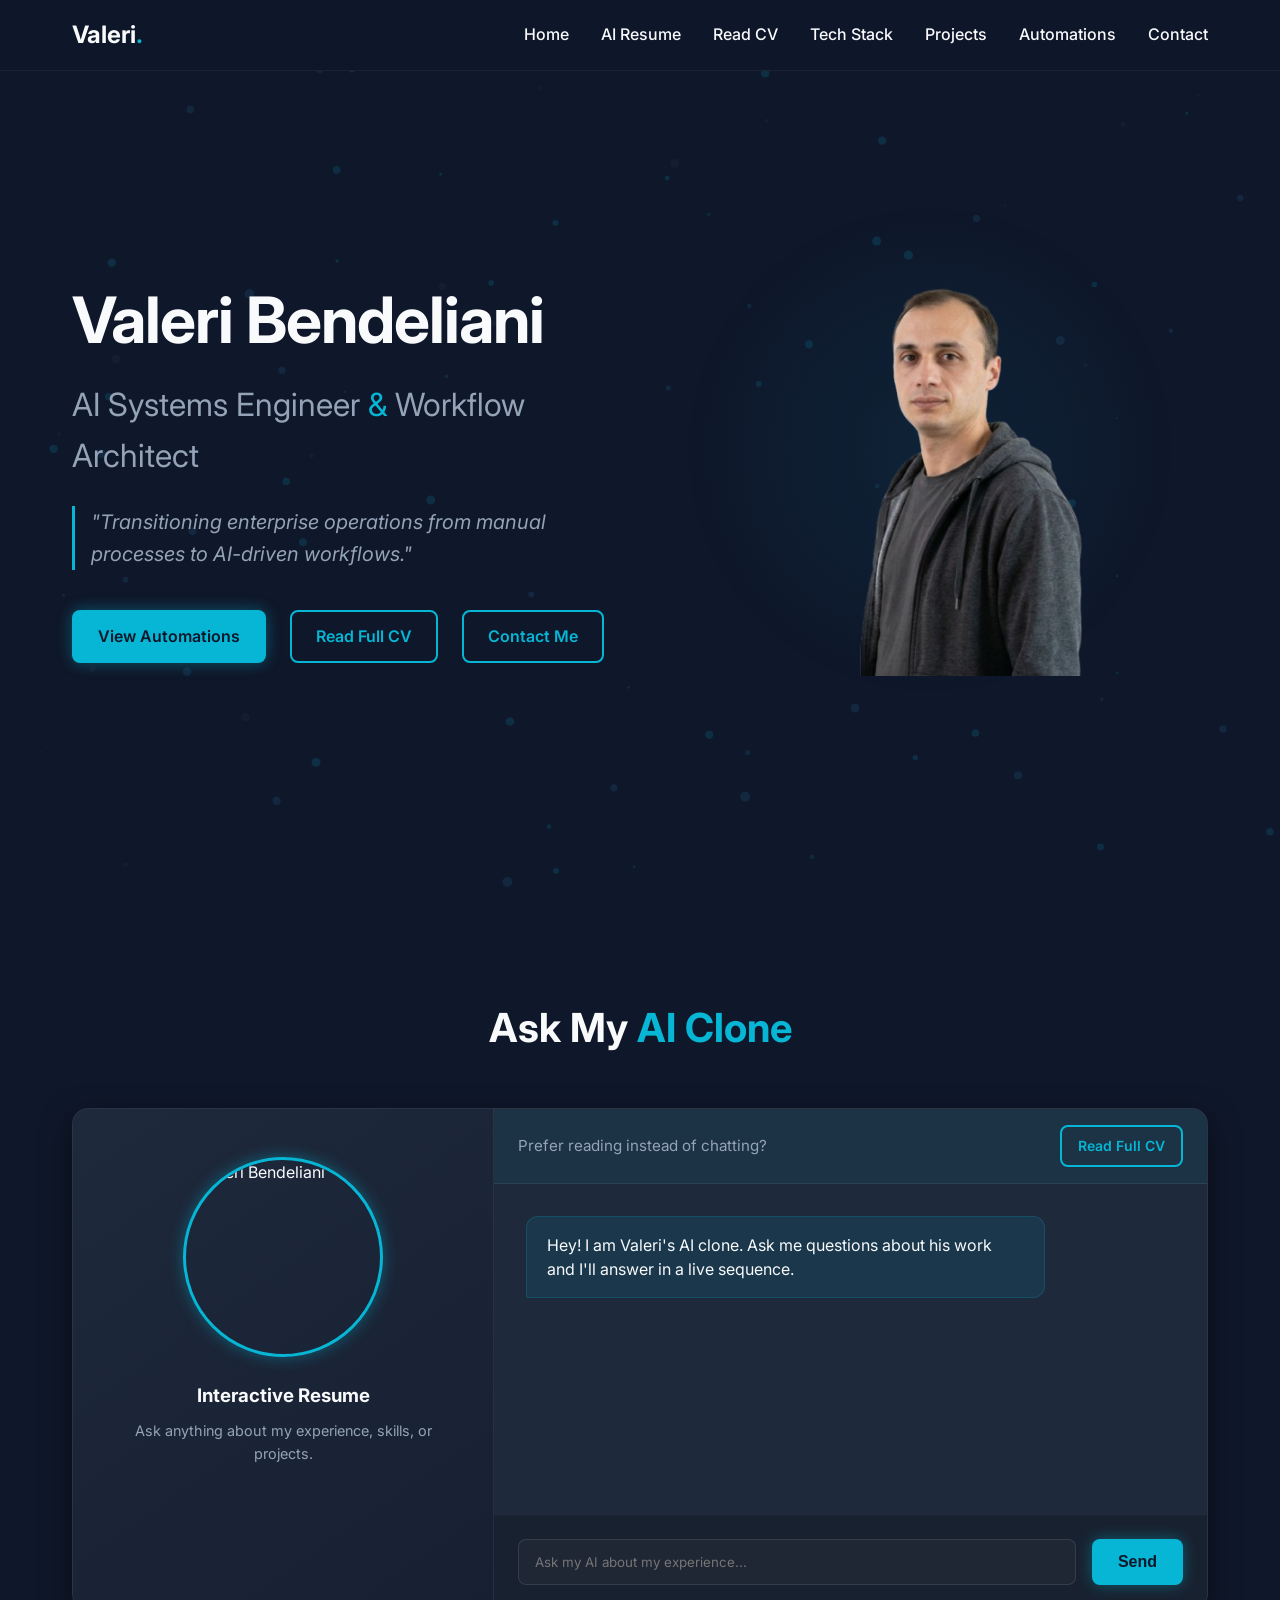
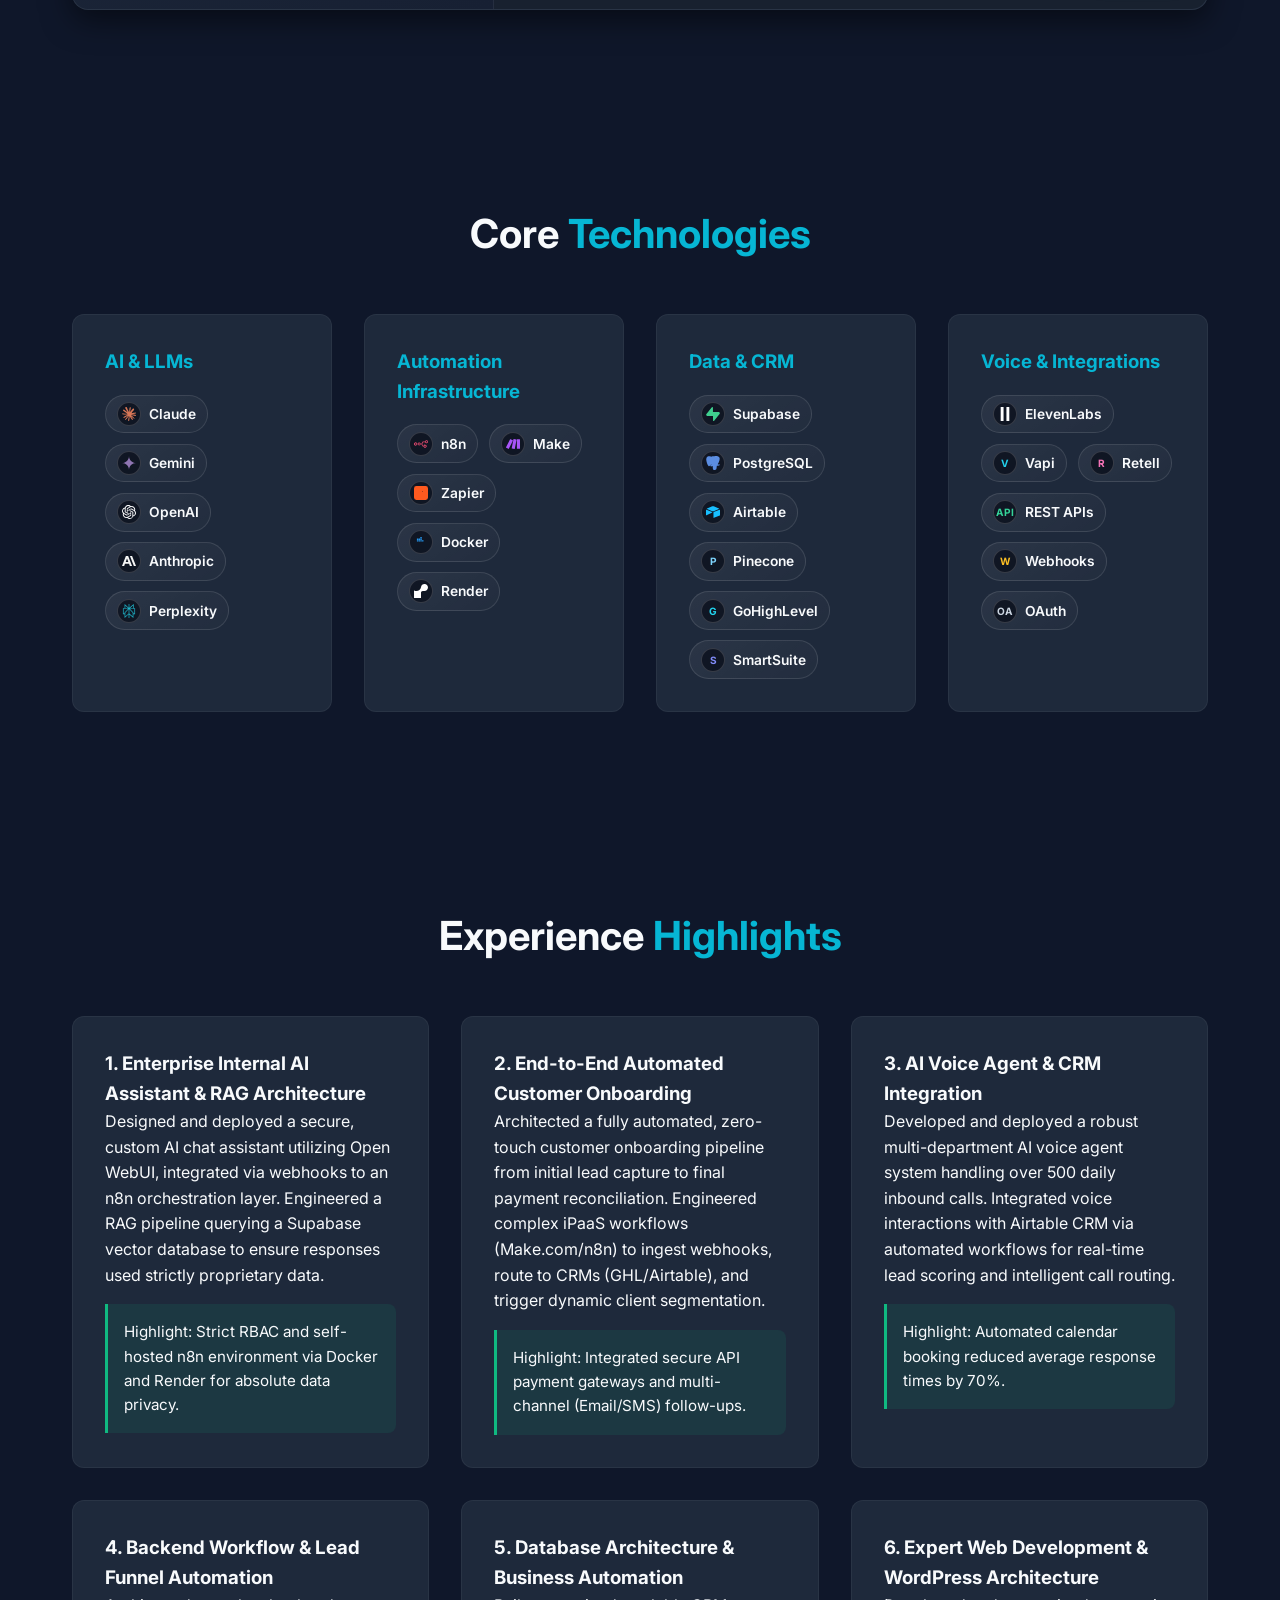
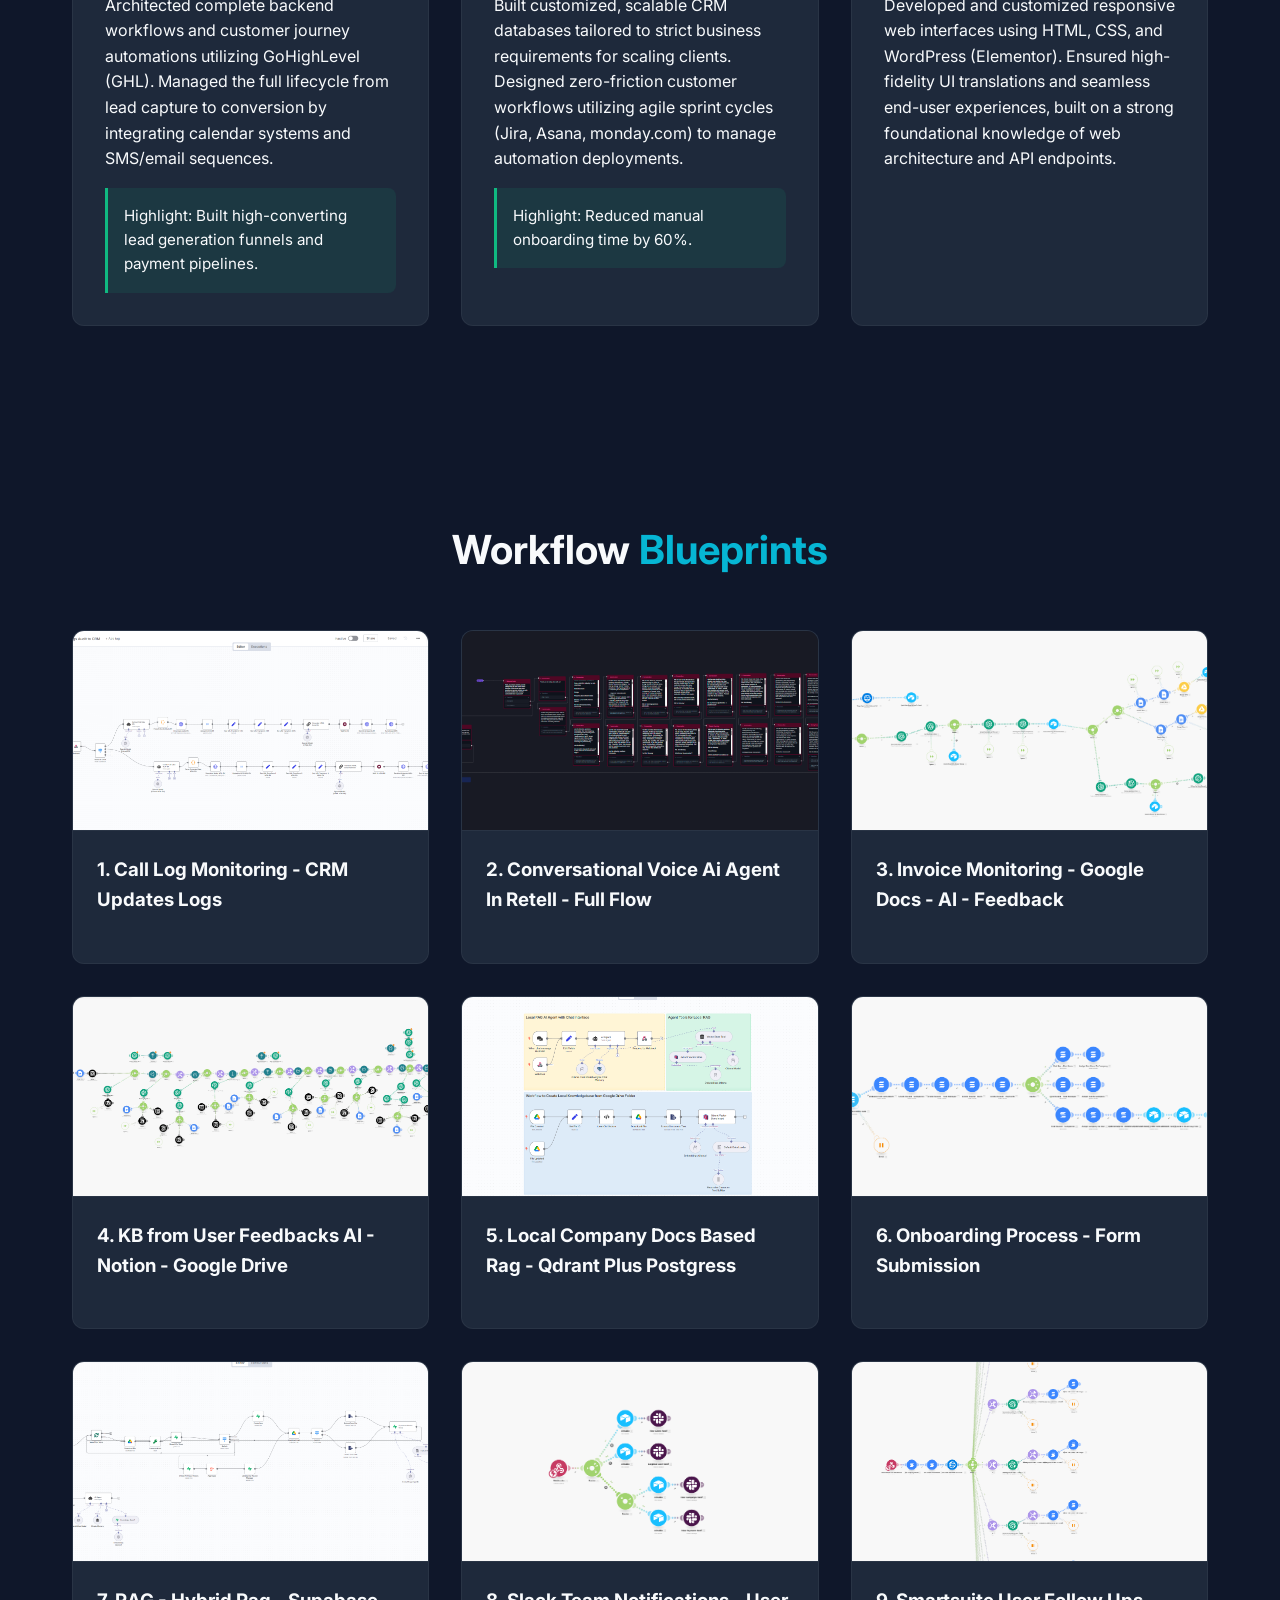
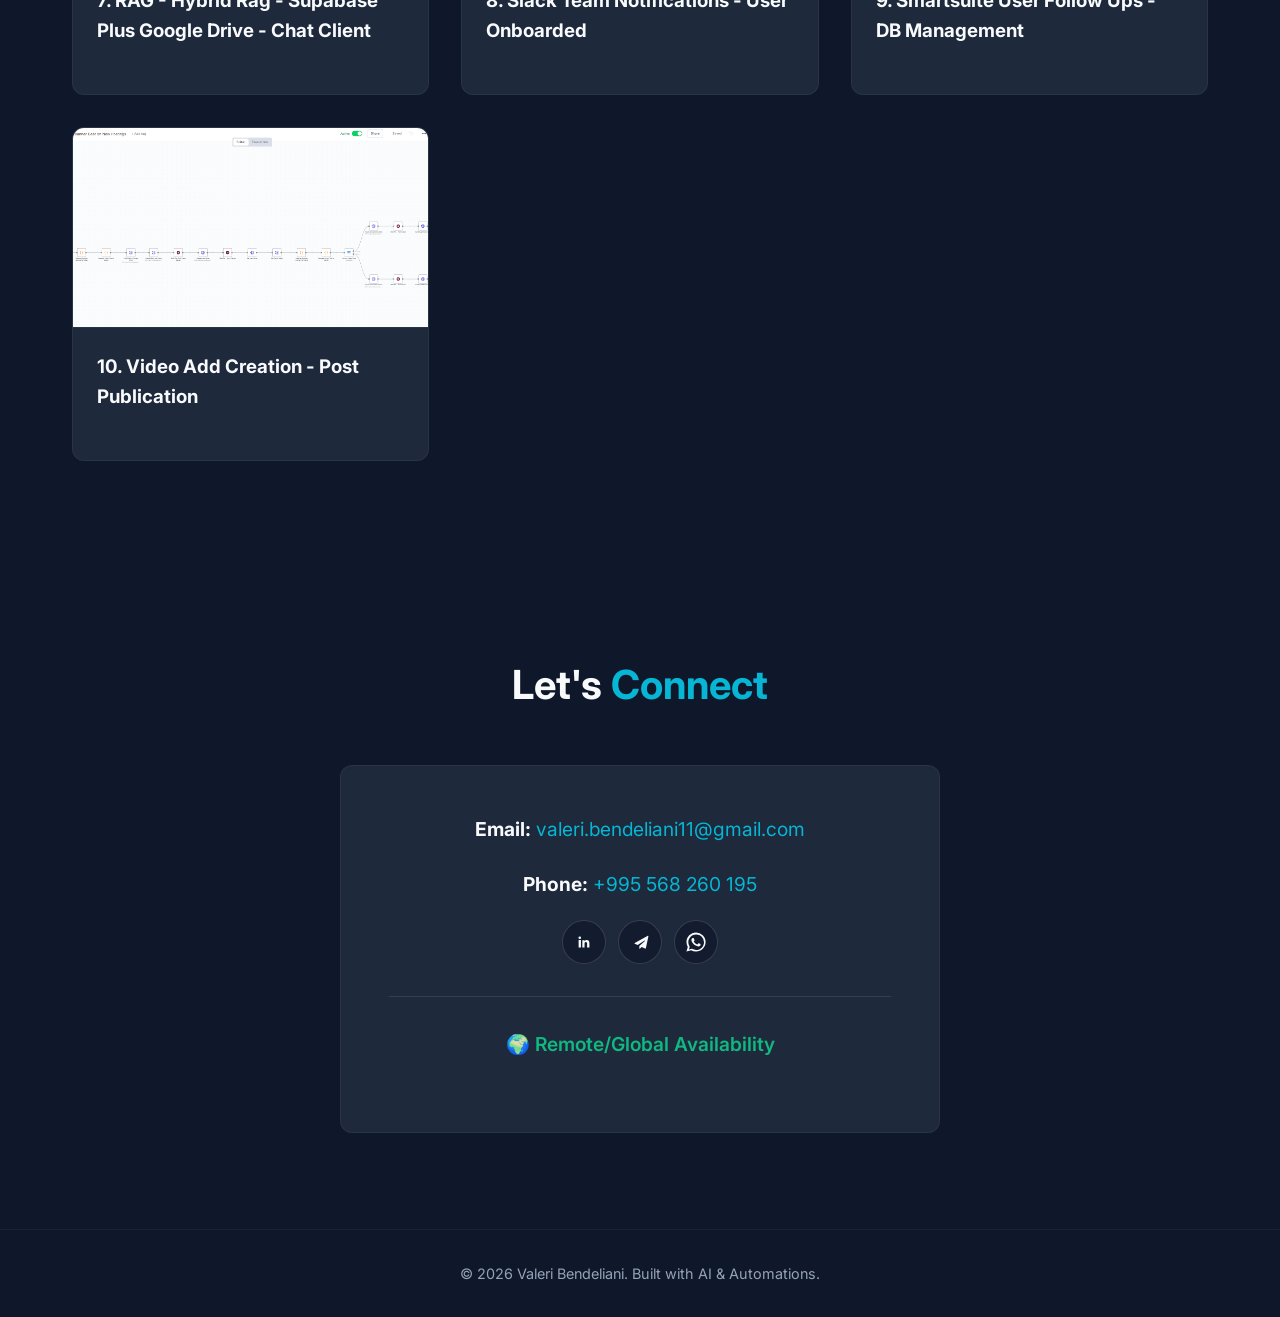
==== index.html @ 7e201e6c "feat(tech-stack): redesign core technologies with logo badges" ====
<!DOCTYPE html>
<html lang="en">

<head>
    <meta charset="UTF-8">
    <meta name="viewport" content="width=device-width, initial-scale=1.0">
    <title>Valeri Bendeliani | AI Systems Engineer</title>
    <link rel="icon" type="image/png" href="assets/hero-section-image.png">
    <meta name="description" content="Portfolio of Valeri Bendeliani, AI Systems Engineer & Workflow Architect.">
    <link rel="preconnect" href="https://fonts.googleapis.com">
    <link rel="preconnect" href="https://fonts.gstatic.com" crossorigin>
    <link href="https://fonts.googleapis.com/css2?family=Inter:wght@300;400;600;700&display=swap" rel="stylesheet">
    <link rel="stylesheet" href="style.css">
</head>

<body>
    <!-- Interactive Background Bubbles -->
    <canvas id="bg-canvas"></canvas>

    <!-- Sticky Navbar -->
    <nav class="navbar">
        <div class="nav-container">
            <a href="#hero" class="logo">Valeri<span class="accent">.</span></a>
            <ul class="nav-links">
                <li><a href="#hero">Home</a></li>
                <li><a href="#chat-agent">AI Resume</a></li>
                <li><a href="cv.html">Read CV</a></li>
                <li><a href="#tech-stack">Tech Stack</a></li>
                <li><a href="#projects">Projects</a></li>
                <li><a href="#automations">Automations</a></li>
                <li><a href="#contact">Contact</a></li>
            </ul>
        </div>
    </nav>

    <!-- Hero Section -->
    <section id="hero" class="section hero">
        <div class="hero-content">
            <h1>Valeri Bendeliani</h1>
            <h2>AI Systems Engineer <span class="accent">&</span> Workflow Architect</h2>
            <p class="subtitle">"Transitioning enterprise operations from manual processes to AI-driven workflows."</p>
            <div class="hero-actions">
                <a href="#automations" class="btn btn-primary">View Automations</a>
                <a href="cv.html" class="btn btn-outline">Read Full CV</a>
                <a href="#contact" class="btn btn-outline">Contact Me</a>
            </div>
        </div>
        <div class="hero-image-wrapper">
            <img src="assets/hero-section-image.png" alt="Hero Section Visual" class="hero-img">
        </div>
        <div class="hero-bg-glow"></div>
    </section>

    <!-- Interactive Resume Section -->
    <section id="chat-agent" class="section">
        <h2 class="section-title">Ask My <span class="accent">AI Clone</span></h2>
        <div class="chat-container">
            <div class="chat-profile">
                <!-- Placeholder for profile picture -->
                <img src="assets/val-profile.png" alt="Valeri Bendeliani" class="profile-img" id="profile-img">
                <div class="profile-info">
                    <h3>Interactive Resume</h3>
                    <p>Ask anything about my experience, skills, or projects.</p>
                </div>
            </div>
            <div class="chat-interface">
                <div class="chat-fallback" id="chat-fallback">
                    <span>Prefer reading instead of chatting?</span>
                    <a href="cv.html" class="btn btn-outline btn-sm">Read Full CV</a>
                </div>
                <div class="chat-window" id="chat-window">
                    <div class="message ai-message">
                        Hey! I am Valeri's AI clone. Ask me questions about his work and I'll answer in a live sequence.
                    </div>
                </div>
                <div class="chat-input-area">
                    <input type="text" id="chat-input" placeholder="Ask my AI about my experience..."
                        aria-label="Chat input">
                    <button id="send-btn" class="btn btn-primary send-btn">Send</button>
                </div>
            </div>
        </div>
    </section>

    <!-- Tech Stack Section -->
    <section id="tech-stack" class="section">
        <h2 class="section-title">Core <span class="accent">Technologies</span></h2>
        <div class="grid tech-grid">
            <article class="card tech-card">
                <h3>AI & LLMs</h3>
                <div class="tech-badge-grid">
                    <span class="tech-badge"><span class="tech-logo c-claude"><svg viewBox="0 0 24 24" aria-hidden="true"><path d="m4.714 15.956 4.718-2.648.079-.23-.08-.128h-.23l-.79-.048-2.695-.073-2.337-.097-2.265-.122-.57-.121-.535-.704.055-.353.48-.321.685.06 1.518.104 2.277.157 1.651.098 2.447.255h.389l.054-.158-.133-.097-.103-.098-2.356-1.596-2.55-1.688-1.336-.972-.722-.491L2 6.223l-.158-1.008.656-.722.88.06.224.061.893.686 1.906 1.476 2.49 1.833.364.304.146-.104.018-.072-.164-.274-1.354-2.446-1.445-2.49-.644-1.032-.17-.619a3 3 0 0 1-.103-.729L6.287.133 6.7 0l.995.134.42.364.619 1.415L9.735 4.14l1.555 3.03.455.898.243.832.09.255h.159V9.01l.127-1.706.237-2.095.23-2.695.08-.76.376-.91.747-.492.583.28.48.685-.067.444-.286 1.851-.558 2.903-.365 1.942h.213l.243-.242.983-1.306 1.652-2.064.728-.82.85-.904.547-.431h1.032l.759 1.129-.34 1.166-1.063 1.347-.88 1.142-1.263 1.7-.79 1.36.074.11.188-.02 2.853-.606 1.542-.28 1.84-.315.832.388.09.395-.327.807-1.967.486-2.307.462-3.436.813-.043.03.049.061 1.548.146.662.036h1.62l3.018.225.79.522.473.638-.08.485-1.213.62-1.64-.389-3.825-.91-1.31-.329h-.183v.11l1.093 1.068 2.003 1.81 2.508 2.33.127.578-.321.455-.34-.049-2.204-1.657-.85-.747-1.925-1.62h-.127v.17l.443.649 2.343 3.521.122 1.08-.17.353-.607.213-.668-.122-1.372-1.924-1.415-2.168-1.141-1.943-.14.08-.674 7.254-.316.37-.728.28-.607-.461-.322-.747.322-1.476.388-1.924.316-1.53.285-1.9.17-.632-.012-.042-.14.018-1.432 1.967-2.18 2.945-1.724 1.845-.413.164-.716-.37.066-.662.401-.589 2.386-3.036 1.439-1.882.929-1.086-.006-.158h-.055L4.138 18.56l-1.13.146-.485-.456.06-.746.231-.243 1.907-1.312Z"/></svg></span>Claude</span>
                    <span class="tech-badge"><span class="tech-logo c-gemini"><svg viewBox="0 0 24 24" aria-hidden="true"><path d="M11.04 19.32Q12 21.51 12 24q0-2.49.93-4.68q.96-2.19 2.58-3.81t3.81-2.55Q21.51 12 24 12q-2.49 0-4.68-.93a12.3 12.3 0 0 1-3.81-2.58a12.3 12.3 0 0 1-2.58-3.81Q12 2.49 12 0q0 2.49-.96 4.68q-.93 2.19-2.55 3.81a12.3 12.3 0 0 1-3.81 2.58Q2.49 12 0 12q2.49 0 4.68.96q2.19.93 3.81 2.55t2.55 3.81"/></svg></span>Gemini</span>
                    <span class="tech-badge"><span class="tech-logo c-openai"><svg viewBox="0 0 24 24" aria-hidden="true"><path d="M22.282 9.821a6 6 0 0 0-.516-4.91a6.05 6.05 0 0 0-6.51-2.9A6.065 6.065 0 0 0 4.981 4.18a6 6 0 0 0-3.998 2.9a6.05 6.05 0 0 0 .743 7.097a5.98 5.98 0 0 0 .51 4.911a6.05 6.05 0 0 0 6.515 2.9A6 6 0 0 0 13.26 24a6.06 6.06 0 0 0 5.772-4.206a6 6 0 0 0 3.997-2.9a6.06 6.06 0 0 0-.747-7.073M13.26 22.43a4.48 4.48 0 0 1-2.876-1.04l.141-.081l4.779-2.758a.8.8 0 0 0 .392-.681v-6.737l2.02 1.168a.07.07 0 0 1 .038.052v5.583a4.504 4.504 0 0 1-4.494 4.494M3.6 18.304a4.47 4.47 0 0 1-.535-3.014l.142.085l4.783 2.759a.77.77 0 0 0 .78 0l5.843-3.369v2.332a.08.08 0 0 1-.033.062L9.74 19.95A4.5 4.5 0 0 1 3.6 18.304M2.34 7.896a4.5 4.5 0 0 1 2.366-1.973V11.6a.77.77 0 0 0 .388.677l5.815 3.354l-2.02 1.168a.08.08 0 0 1-.071 0l-4.83-2.786A4.504 4.504 0 0 1 2.34 7.872zm16.597 3.855l-5.833-3.387L15.119 7.2a.08.08 0 0 1 .071 0l4.83 2.791a4.494 4.494 0 0 1-.676 8.105v-5.678a.79.79 0 0 0-.407-.667m2.01-3.023l-.141-.085l-4.774-2.782a.78.78 0 0 0-.785 0L9.409 9.23V6.897a.07.07 0 0 1 .028-.061l4.83-2.787a4.5 4.5 0 0 1 6.68 4.66zm-12.64 4.135l-2.02-1.164a.08.08 0 0 1-.038-.057V6.075a4.5 4.5 0 0 1 7.375-3.453l-.142.08L8.704 5.46a.8.8 0 0 0-.393.681zm1.097-2.365l2.602-1.5l2.607 1.5v2.999l-2.597 1.5l-2.607-1.5Z"/></svg></span>OpenAI</span>
                    <span class="tech-badge"><span class="tech-logo c-anthropic"><svg viewBox="0 0 24 24" aria-hidden="true"><path d="M17.304 3.541h-3.672l6.696 16.918H24Zm-10.608 0L0 20.459h3.744l1.37-3.553h7.005l1.369 3.553h3.744L10.536 3.541Zm-.371 10.223L8.616 7.82l2.291 5.945Z"/></svg></span>Anthropic</span>
                    <span class="tech-badge"><span class="tech-logo c-perplexity"><svg viewBox="0 0 24 24" aria-hidden="true"><path d="M22.398 7.09h-2.31V.068l-7.51 6.354V.158h-1.156v6.196L4.49 0v7.09H1.602v10.397H4.49V24l6.933-6.36v6.201h1.155v-6.047l6.932 6.181v-6.488h2.888zm-3.466-4.531v4.53h-5.355zm-13.286.067l4.869 4.464h-4.87zM2.758 16.332V8.245h7.847L4.49 14.36v1.972zm2.888 5.04v-6.534l5.776-5.776v7.011zm12.708.025l-5.776-5.15V9.061l5.776 5.776zm2.889-5.065H19.51V14.36l-6.115-6.115h7.848z"/></svg></span>Perplexity</span>
                </div>
            </article>

            <article class="card tech-card">
                <h3>Automation Infrastructure</h3>
                <div class="tech-badge-grid">
                    <span class="tech-badge"><span class="tech-logo c-n8n"><svg viewBox="0 0 24 24" aria-hidden="true"><path d="M21.474 5.684a2.53 2.53 0 0 0-2.447 1.895H16.13a2.526 2.526 0 0 0-2.492 2.11l-.103.624a1.26 1.26 0 0 1-1.246 1.055h-1.001a2.527 2.527 0 0 0-4.893 0H4.973a2.527 2.527 0 1 0 0 1.264h1.422a2.527 2.527 0 0 0 4.894 0h1a1.26 1.26 0 0 1 1.247 1.055l.103.623a2.526 2.526 0 0 0 2.492 2.111h.37a2.527 2.527 0 1 0 0-1.263h-.37a1.26 1.26 0 0 1-1.246-1.056l-.103-.623A2.52 2.52 0 0 0 13.96 12a2.52 2.52 0 0 0 .82-1.48l.104-.622a1.26 1.26 0 0 1 1.246-1.056h2.896a2.527 2.527 0 1 0 2.447-3.158m0 1.263a1.263 1.263 0 0 1 1.263 1.263a1.263 1.263 0 0 1-1.263 1.264A1.263 1.263 0 0 1 20.21 8.21a1.263 1.263 0 0 1 1.264-1.263m-18.948 3.79A1.263 1.263 0 0 1 3.79 12a1.263 1.263 0 0 1-1.264 1.263A1.263 1.263 0 0 1 1.263 12a1.263 1.263 0 0 1 1.263-1.263m6.316 0A1.263 1.263 0 0 1 10.105 12a1.263 1.263 0 0 1-1.263 1.263A1.263 1.263 0 0 1 7.58 12a1.263 1.263 0 0 1 1.263-1.263m10.106 3.79a1.263 1.263 0 0 1 1.263 1.263a1.263 1.263 0 0 1-1.263 1.263a1.263 1.263 0 0 1-1.264-1.263a1.263 1.263 0 0 1 1.263-1.264"/></svg></span>n8n</span>
                    <span class="tech-badge"><span class="tech-logo c-make"><svg viewBox="0 0 24 24" aria-hidden="true"><path d="M13.38 3.498c-.27 0-.511.19-.566.465L9.85 18.986a.58.58 0 0 0 .453.678l4.095.826a.58.58 0 0 0 .682-.455l2.963-15.021a.58.58 0 0 0-.453-.678l-4.096-.826a.6.6 0 0 0-.113-.012zm-5.876.098a.58.58 0 0 0-.516.318L.062 17.697a.575.575 0 0 0 .256.774l3.733 1.877a.58.58 0 0 0 .775-.258l6.926-13.781a.577.577 0 0 0-.256-.776L7.762 3.658a.6.6 0 0 0-.258-.062m11.74.115a.576.576 0 0 0-.576.576v15.426c0 .318.258.578.576.578h4.178a.58.58 0 0 0 .578-.578V4.287a.58.58 0 0 0-.578-.576Z"/></svg></span>Make</span>
                    <span class="tech-badge"><span class="tech-logo c-zapier"><svg viewBox="0 0 24 24" aria-hidden="true"><path d="M4.157 0A4.15 4.15 0 0 0 0 4.161v15.678A4.15 4.15 0 0 0 4.157 24h15.682A4.15 4.15 0 0 0 24 19.839V4.161A4.15 4.15 0 0 0 19.839 0zm10.61 8.761h.03a.6.6 0 0 1 .23.038a.6.6 0 0 1 .201.124a.63.63 0 0 1 .162.431a.6.6 0 0 1-.162.435a.6.6 0 0 1-.201.128a.6.6 0 0 1-.23.042a.5.5 0 0 1-.235-.042a.6.6 0 0 1-.332-.328a.6.6 0 0 1-.038-.235a.6.6 0 0 1 .17-.431a.6.6 0 0 1 .405-.162"/></svg></span>Zapier</span>
                    <span class="tech-badge"><span class="tech-logo c-docker"><svg viewBox="0 0 24 24" aria-hidden="true"><path d="M13.983 11.078h2.119a.186.186 0 0 0 .186-.185V9.006a.186.186 0 0 0-.186-.186h-2.119a.185.185 0 0 0-.185.185v1.888c0 .102.083.185.185.185m-2.954-5.43h2.118a.186.186 0 0 0 .186-.186V3.574a.186.186 0 0 0-.186-.185h-2.118a.185.185 0 0 0-.185.185v1.888c0 .102.082.185.185.185m0 2.716h2.118a.187.187 0 0 0 .186-.186V6.29a.186.186 0 0 0-.186-.185h-2.118a.185.185 0 0 0-.185.185v1.887c0 .102.082.185.185.186m-2.93 0h2.12a.186.186 0 0 0 .184-.186V6.29a.185.185 0 0 0-.185-.185H8.1a.185.185 0 0 0-.185.185v1.887c0 .102.083.185.185.186m-2.964 0h2.119a.186.186 0 0 0 .185-.186V6.29a.185.185 0 0 0-.185-.185H5.136a.186.186 0 0 0-.186.185v1.887c0 .102.084.185.186.186m5.893 2.715h2.118a.186.186 0 0 0 .186-.185V9.006a.186.186 0 0 0-.186-.186h-2.118a.185.185 0 0 0-.185.185v1.888c0 .102.082.185.185.185m-2.93 0h2.12a.185.185 0 0 0 .184-.185V9.006a.185.185 0 0 0-.184-.186h-2.12a.185.185 0 0 0-.184.185v1.888c0 .102.083.185.185.185m-2.964 0h2.119a.185.185 0 0 0 .185-.185V9.006a.185.185 0 0 0-.184-.186h-2.12a.186.186 0 0 0-.186.186v1.887c0 .102.084.185.186.185"/></svg></span>Docker</span>
                    <span class="tech-badge"><span class="tech-logo c-render"><svg viewBox="0 0 24 24" aria-hidden="true"><path d="M18.263.007c-3.121-.147-5.744 2.109-6.192 5.082c-.018.138-.045.272-.067.405c-.696 3.703-3.936 6.507-7.827 6.507a7.9 7.9 0 0 1-3.825-.979a.202.202 0 0 0-.302.178V24H12v-8.999c0-1.656 1.338-3 2.987-3h2.988c3.382 0 6.103-2.817 5.97-6.244c-.12-3.084-2.61-5.603-5.682-5.75"/></svg></span>Render</span>
                </div>
            </article>

            <article class="card tech-card">
                <h3>Data & CRM</h3>
                <div class="tech-badge-grid">
                    <span class="tech-badge"><span class="tech-logo c-supabase"><svg viewBox="0 0 24 24" aria-hidden="true"><path d="M11.9 1.036c-.015-.986-1.26-1.41-1.874-.637L.764 12.05C-.33 13.427.65 15.455 2.409 15.455h9.579l.113 7.51c.014.985 1.259 1.408 1.873.636l9.262-11.653c1.093-1.375.113-3.403-1.645-3.403h-9.642z"/></svg></span>Supabase</span>
                    <span class="tech-badge"><span class="tech-logo c-postgresql"><svg viewBox="0 0 24 24" aria-hidden="true"><path d="M23.56 14.723a.5.5 0 0 0-.057-.12q-.21-.395-1.007-.231c-1.654.34-2.294.13-2.526-.02c1.342-2.048 2.445-4.522 3.041-6.83c.272-1.05.798-3.523.122-4.73a1.6 1.6 0 0 0-.15-.236C21.693.91 19.8.025 17.51.001c-1.495-.016-2.77.346-3.116.479a10 10 0 0 0-.516-.082a8 8 0 0 0-1.312-.127c-1.182-.019-2.203.264-3.05.84C8.66.79 4.729-.534 2.296 1.19C.935 2.153.309 3.873.43 6.304c.041.818.507 3.334 1.243 5.744q.69 2.26 1.433 3.582q.83 1.493 1.714 1.79c.448.148 1.133.143 1.858-.729a56 56 0 0 1 1.945-2.206c.435.235.906.362 1.39.377v.004a11 11 0 0 0-.247.305c-.339.43-.41.52-1.5.745c-.31.064-1.134.233-1.146.811a.6.6 0 0 0 .091.327c.227.423.922.61 1.015.633c1.335.333 2.505.092 3.372-.679c-.017 2.231.077 4.418.345 5.088c.221.553.762 1.904 2.47 1.904q.375.001.829-.094c1.782-.382 2.556-1.17 2.855-2.906c.15-.87.402-2.875.539-4.101c.017-.07.036-.12.057-.136c0 0 .07-.048.427.03l.044.007l.254.022l.015.001c.847.039 1.911-.142 2.531-.43c.644-.3 1.806-1.033 1.595-1.67"/></svg></span>PostgreSQL</span>
                    <span class="tech-badge"><span class="tech-logo c-airtable"><svg viewBox="0 0 24 24" aria-hidden="true"><path d="M11.992 1.966c-.434 0-.87.086-1.28.257L1.779 5.917c-.503.208-.49.908.012 1.116l8.982 3.558a3.27 3.27 0 0 0 2.454 0l8.982-3.558c.503-.196.503-.908.012-1.116l-8.957-3.694a3.3 3.3 0 0 0-1.272-.257M23.4 8.056a.6.6 0 0 0-.222.045l-10.012 3.877a.61.61 0 0 0-.38.564v8.896a.6.6 0 0 0 .821.552L23.62 18.1a.58.58 0 0 0 .38-.551V8.653a.6.6 0 0 0-.6-.596zM.676 8.095a.64.64 0 0 0-.48.19C.086 8.396 0 8.53 0 8.69v8.355c0 .442.515.737.908.54l6.27-3.006l.307-.147l2.969-1.436c.466-.22.43-.908-.061-1.092L.883 8.138a.6.6 0 0 0-.207-.044z"/></svg></span>Airtable</span>
                    <span class="tech-badge"><span class="tech-logo c-sky">P</span>Pinecone</span>
                    <span class="tech-badge"><span class="tech-logo c-cyan">G</span>GoHighLevel</span>
                    <span class="tech-badge"><span class="tech-logo c-indigo">S</span>SmartSuite</span>
                </div>
            </article>

            <article class="card tech-card">
                <h3>Voice & Integrations</h3>
                <div class="tech-badge-grid">
                    <span class="tech-badge"><span class="tech-logo c-elevenlabs"><svg viewBox="0 0 24 24" aria-hidden="true"><path d="M4.604 0v24h4.931V0zm9.86 0v24h4.933V0z"/></svg></span>ElevenLabs</span>
                    <span class="tech-badge"><span class="tech-logo c-cyan">V</span>Vapi</span>
                    <span class="tech-badge"><span class="tech-logo c-magenta">R</span>Retell</span>
                    <span class="tech-badge"><span class="tech-logo c-green">API</span>REST APIs</span>
                    <span class="tech-badge"><span class="tech-logo c-gold">W</span>Webhooks</span>
                    <span class="tech-badge"><span class="tech-logo c-slate">OA</span>OAuth</span>
                </div>
            </article>
        </div>
    </section>

    <!-- Projects Section -->
    <section id="projects" class="section">
        <h2 class="section-title">Experience <span class="accent">Highlights</span></h2>
        <div class="grid projects-grid">

            <div class="card project-card">
                <h3>1. Enterprise Internal AI Assistant & RAG Architecture</h3>
                <p>Designed and deployed a secure, custom AI chat assistant utilizing Open WebUI, integrated via
                    webhooks to an n8n orchestration layer. Engineered a RAG pipeline querying a Supabase vector
                    database to ensure responses used strictly proprietary data.</p>
                <p class="highlight">Highlight: Strict RBAC and self-hosted n8n environment via Docker and Render for
                    absolute data privacy.</p>
                <div class="card-glow"></div>
            </div>

            <div class="card project-card">
                <h3>2. End-to-End Automated Customer Onboarding</h3>
                <p>Architected a fully automated, zero-touch customer onboarding pipeline from initial lead capture to
                    final payment reconciliation. Engineered complex iPaaS workflows (Make.com/n8n) to ingest webhooks,
                    route to CRMs (GHL/Airtable), and trigger dynamic client segmentation.</p>
                <p class="highlight">Highlight: Integrated secure API payment gateways and multi-channel (Email/SMS)
                    follow-ups.</p>
                <div class="card-glow"></div>
            </div>

            <div class="card project-card">
                <h3>3. AI Voice Agent & CRM Integration</h3>
                <p>Developed and deployed a robust multi-department AI voice agent system handling over 500 daily
                    inbound calls. Integrated voice interactions with Airtable CRM via automated workflows for real-time
                    lead scoring and intelligent call routing.</p>
                <p class="highlight">Highlight: Automated calendar booking reduced average response times by 70%.</p>
                <div class="card-glow"></div>
            </div>

            <div class="card project-card">
                <h3>4. Backend Workflow & Lead Funnel Automation</h3>
                <p>Architected complete backend workflows and customer journey automations utilizing GoHighLevel (GHL).
                    Managed the full lifecycle from lead capture to conversion by integrating calendar systems and
                    SMS/email sequences.</p>
                <p class="highlight">Highlight: Built high-converting lead generation funnels and payment pipelines.</p>
                <div class="card-glow"></div>
            </div>

            <div class="card project-card">
                <h3>5. Database Architecture & Business Automation</h3>
                <p>Built customized, scalable CRM databases tailored to strict business requirements for scaling
                    clients. Designed zero-friction customer workflows utilizing agile sprint cycles (Jira, Asana,
                    monday.com) to manage automation deployments.</p>
                <p class="highlight">Highlight: Reduced manual onboarding time by 60%.</p>
                <div class="card-glow"></div>
            </div>

            <div class="card project-card">
                <h3>6. Expert Web Development & WordPress Architecture</h3>
                <p>Developed and customized responsive web interfaces using HTML, CSS, and WordPress (Elementor).
                    Ensured high-fidelity UI translations and seamless end-user experiences, built on a strong
                    foundational knowledge of web architecture and API endpoints.</p>
                <div class="card-glow"></div>
            </div>

        </div>
    </section>

    <!-- Automations Section -->
    <section id="automations" class="section">
        <h2 class="section-title">Workflow <span class="accent">Blueprints</span></h2>
        <div class="grid automations-grid">
            
            <div class="card automation-card">
                <a href="assets/call-log-monitoring.png" target="_blank" style="text-decoration: none; color: inherit;">
                    <div class="img-wrapper">
                        <img src="assets/call-log-monitoring.png" alt="Call Log Monitoring">
                    </div>
                    <div class="card-content">
                        <h3>1. Call Log Monitoring - CRM Updates Logs</h3>
                    </div>
                </a>
            </div>

            <div class="card automation-card">
                <a href="assets/voice-agent-retell.png" target="_blank" style="text-decoration: none; color: inherit;">
                    <div class="img-wrapper">
                        <img src="assets/voice-agent-retell.png" alt="Conversational Voice Ai Agent In Retell">
                    </div>
                    <div class="card-content">
                        <h3>2. Conversational Voice Ai Agent In Retell - Full Flow</h3>
                    </div>
                </a>
            </div>

            <div class="card automation-card">
                <a href="assets/invoice-monitoring.png" target="_blank" style="text-decoration: none; color: inherit;">
                    <div class="img-wrapper">
                        <img src="assets/invoice-monitoring.png" alt="Invoice Monitoring">
                    </div>
                    <div class="card-content">
                        <h3>3. Invoice Monitoring - Google Docs - AI - Feedback</h3>
                    </div>
                </a>
            </div>

            <div class="card automation-card">
                <a href="assets/kb-feedback-ai.png" target="_blank" style="text-decoration: none; color: inherit;">
                    <div class="img-wrapper">
                        <img src="assets/kb-feedback-ai.png" alt="KB from User Feedbacks AI">
                    </div>
                    <div class="card-content">
                        <h3>4. KB from User Feedbacks AI - Notion - Google Drive</h3>
                    </div>
                </a>
            </div>

            <div class="card automation-card">
                <a href="assets/local-docs-rag.png" target="_blank" style="text-decoration: none; color: inherit;">
                    <div class="img-wrapper">
                        <img src="assets/local-docs-rag.png" alt="Local Company Docs Based Rag">
                    </div>
                    <div class="card-content">
                        <h3>5. Local Company Docs Based Rag - Qdrant Plus Postgress</h3>
                    </div>
                </a>
            </div>

            <div class="card automation-card">
                <a href="assets/onboarding-process.png" target="_blank" style="text-decoration: none; color: inherit;">
                    <div class="img-wrapper">
                        <img src="assets/onboarding-process.png" alt="Onboarding Process">
                    </div>
                    <div class="card-content">
                        <h3>6. Onboarding Process - Form Submission</h3>
                    </div>
                </a>
            </div>

            <div class="card automation-card">
                <a href="assets/hybrid-rag.png" target="_blank" style="text-decoration: none; color: inherit;">
                    <div class="img-wrapper">
                        <img src="assets/hybrid-rag.png" alt="RAG - Hybrid Rag">
                    </div>
                    <div class="card-content">
                        <h3>7. RAG - Hybrid Rag - Supabase Plus Google Drive - Chat Client</h3>
                    </div>
                </a>
            </div>

            <div class="card automation-card">
                <a href="assets/slack-notifications.png" target="_blank" style="text-decoration: none; color: inherit;">
                    <div class="img-wrapper">
                        <img src="assets/slack-notifications.png" alt="Slack Team Notifications">
                    </div>
                    <div class="card-content">
                        <h3>8. Slack Team Notifications - User Onboarded</h3>
                    </div>
                </a>
            </div>

            <div class="card automation-card">
                <a href="assets/smartsuite-followups.png" target="_blank" style="text-decoration: none; color: inherit;">
                    <div class="img-wrapper">
                        <img src="assets/smartsuite-followups.png" alt="Smartsuite User Follow Ups">
                    </div>
                    <div class="card-content">
                        <h3>9. Smartsuite User Follow Ups - DB Management</h3>
                    </div>
                </a>
            </div>

            <div class="card automation-card">
                <a href="assets/video-ad-creation.png" target="_blank" style="text-decoration: none; color: inherit;">
                    <div class="img-wrapper">
                        <img src="assets/video-ad-creation.png" alt="Video Add Creation">
                    </div>
                    <div class="card-content">
                        <h3>10. Video Add Creation - Post Publication</h3>
                    </div>
                </a>
            </div>

        </div>
    </section>

    <!-- Contact Section -->
    <section id="contact" class="section contact">
        <h2 class="section-title">Let's <span class="accent">Connect</span></h2>
        <div class="contact-info">
            <p><strong>Email:</strong> <a href="mailto:valeri.bendeliani11@gmail.com"
                    class="accent-link">valeri.bendeliani11@gmail.com</a></p>
            <p><strong>Phone:</strong> <a href="tel:+995568260195" class="accent-link">+995 568 260 195</a></p>
            <div class="social-links" aria-label="Social links">
                <a href="https://www.linkedin.com/in/valeri-bendeliani-b97082189/" target="_blank" rel="noopener noreferrer"
                    class="social-link" aria-label="LinkedIn profile">
                    <svg viewBox="0 0 24 24" aria-hidden="true" focusable="false">
                        <path
                            d="M6.94 8.5A1.56 1.56 0 1 0 6.94 5.38a1.56 1.56 0 0 0 0 3.12ZM5.55 18.5h2.78V9.63H5.55V18.5Zm4.44 0h2.67v-4.34c0-1.14.22-2.25 1.63-2.25 1.39 0 1.41 1.3 1.41 2.33v4.26h2.78V13.7c0-2.35-.51-4.16-3.26-4.16-1.33 0-2.22.73-2.58 1.42h-.04v-1.2H10V18.5Z" />
                    </svg>
                </a>
                <a href="https://t.me/vakoSV" target="_blank" rel="noopener noreferrer" class="social-link"
                    aria-label="Telegram profile">
                    <svg viewBox="0 0 24 24" aria-hidden="true" focusable="false">
                        <path
                            d="M21.45 4.58c.33-.2.75.1.65.48l-3.07 14.45a.58.58 0 0 1-.82.41l-4.26-1.92-2.22 2.02c-.2.18-.53.04-.53-.24V16.8l6.68-6.13c.26-.24-.08-.63-.38-.42l-8.26 5.28-3.56-1.38a.56.56 0 0 1-.03-1.03L21.45 4.58Z" />
                    </svg>
                </a>
                <a href="https://wa.me/995568260195" target="_blank" rel="noopener noreferrer" class="social-link"
                    aria-label="WhatsApp chat">
                    <svg viewBox="0 0 24 24" aria-hidden="true" focusable="false">
                        <path
                            d="M20.05 3.95A11.86 11.86 0 0 0 12.03.65C5.72.65.58 5.78.58 12.1c0 2.02.53 4 1.54 5.75L.52 23.35l5.63-1.48a11.35 11.35 0 0 0 5.89 1.62h.01c6.31 0 11.45-5.14 11.45-11.46 0-3.06-1.2-5.93-3.45-8.08Zm-8.01 17.6h-.01a9.4 9.4 0 0 1-4.79-1.31l-.34-.2-3.34.88.89-3.26-.22-.34a9.45 9.45 0 0 1-1.45-5.03c0-5.2 4.23-9.43 9.43-9.43 2.52 0 4.88.98 6.66 2.76a9.38 9.38 0 0 1 2.77 6.67c0 5.2-4.23 9.43-9.43 9.43Zm5.17-7.08c-.28-.14-1.64-.8-1.9-.89-.25-.09-.43-.14-.62.14-.18.27-.71.89-.87 1.07-.16.18-.32.2-.6.07-.28-.14-1.18-.43-2.24-1.37a8.3 8.3 0 0 1-1.55-1.91c-.16-.27-.02-.41.12-.54.12-.12.28-.32.41-.47.14-.16.18-.27.27-.45.09-.18.05-.34-.02-.48-.07-.14-.62-1.49-.85-2.04-.22-.52-.44-.45-.62-.46h-.53c-.18 0-.48.07-.72.34-.25.27-.95.93-.95 2.27 0 1.34.97 2.63 1.11 2.81.14.18 1.9 2.9 4.6 4.06.64.28 1.14.45 1.53.58.64.2 1.22.17 1.68.1.51-.08 1.64-.67 1.88-1.32.23-.65.23-1.21.16-1.32-.07-.11-.25-.18-.53-.32Z" />
                    </svg>
                </a>
            </div>
            <p class="status">🌍 Remote/Global Availability</p>
        </div>
    </section>

    <footer>
        <p>&copy; 2026 Valeri Bendeliani. Built with AI & Automations.</p>
    </footer>

    <script src="script.js"></script>
</body>

</html>
---- style.css ----
/* Design System & Global Styles */
:root {
    /* Colors */
    --bg-dark: #0f172a;       /* Deep slate */
    --bg-card: #1e293b;       /* Lighter slate for cards */
    --text-main: #f8fafc;     /* Off-white */
    --text-muted: #94a3b8;    /* Muted text */
    --accent-primary: #06b6d4; /* Electric Cyan */
    --accent-secondary: #10b981; /* Neon Emerald Green */
    
    /* Effects */
    --glow-cyan: 0 0 15px rgba(6, 182, 212, 0.4);
    --glow-green: 0 0 15px rgba(16, 185, 129, 0.4);
    
    /* Typography */
    --font-main: 'Inter', sans-serif;
    
    /* Layout */
    --max-width: 1200px;
}

* {
    margin: 0;
    padding: 0;
    box-sizing: border-box;
}

html {
    scroll-behavior: smooth;
}

body {
    background-color: var(--bg-dark);
    color: var(--text-main);
    font-family: var(--font-main);
    line-height: 1.6;
    overflow-x: hidden;
}

/* Background Canvas */
#bg-canvas {
    position: fixed;
    top: 0;
    left: 0;
    width: 100vw;
    height: 100vh;
    z-index: -2;
    pointer-events: none;
}

/* Typography Utility */
.accent {
    color: var(--accent-primary);
}
.accent-link {
    color: var(--accent-primary);
    text-decoration: none;
    transition: color 0.3s ease, text-shadow 0.3s ease;
}
.accent-link:hover {
    color: var(--accent-secondary);
    text-shadow: var(--glow-green);
}

.section-title {
    font-size: 2.5rem;
    margin-bottom: 3rem;
    text-align: center;
    font-weight: 700;
}

/* Layout Utilities */
.section {
    padding: 6rem 2rem;
    max-width: var(--max-width);
    margin: 0 auto;
}

.grid {
    display: grid;
    gap: 2rem;
}

/* Buttons */
.btn {
    display: inline-block;
    padding: 0.75rem 1.5rem;
    font-size: 1rem;
    font-weight: 600;
    border-radius: 8px;
    cursor: pointer;
    text-decoration: none;
    transition: all 0.3s ease;
    border: 2px solid transparent;
}

.btn-primary {
    background-color: var(--accent-primary);
    color: var(--bg-dark);
    box-shadow: var(--glow-cyan);
}

.btn-primary:hover {
    background-color: #0891b2;
    box-shadow: 0 0 25px rgba(6, 182, 212, 0.6);
    transform: translateY(-2px);
}

.btn-outline {
    background-color: transparent;
    border-color: var(--accent-primary);
    color: var(--accent-primary);
}

.btn-outline:hover {
    background-color: rgba(6, 182, 212, 0.1);
    box-shadow: var(--glow-cyan);
    transform: translateY(-2px);
}

.btn-sm {
    padding: 0.5rem 1rem;
    font-size: 0.875rem;
}

/* Navbar */
.navbar {
    position: fixed;
    top: 0;
    width: 100%;
    background-color: rgba(15, 23, 42, 0.9);
    backdrop-filter: blur(10px);
    z-index: 1000;
    border-bottom: 1px solid rgba(255, 255, 255, 0.05);
}

.nav-container {
    max-width: var(--max-width);
    margin: 0 auto;
    padding: 1rem 2rem;
    display: flex;
    justify-content: space-between;
    align-items: center;
}

.logo {
    font-size: 1.5rem;
    font-weight: 700;
    color: var(--text-main);
    text-decoration: none;
}

.nav-links {
    display: flex;
    list-style: none;
    gap: 2rem;
}

.nav-links a {
    color: var(--text-main);
    text-decoration: none;
    font-weight: 500;
    transition: color 0.3s ease;
}

.nav-links a:hover {
    color: var(--accent-primary);
}

/* Hero Section */
.hero {
    min-height: 100vh;
    display: grid;
    grid-template-columns: 1fr 1fr;
    align-items: center;
    gap: 4rem;
    position: relative;
    padding-top: 8rem;
}

.hero h1 {
    font-size: 4rem;
    font-weight: 700;
    margin-bottom: 0.5rem;
    letter-spacing: -1px;
}

.hero h2 {
    font-size: 2rem;
    font-weight: 400;
    color: var(--text-muted);
    margin-bottom: 1.5rem;
}

.hero .subtitle {
    font-size: 1.25rem;
    max-width: 600px;
    margin-bottom: 2.5rem;
    color: var(--text-muted);
    font-style: italic;
    border-left: 3px solid var(--accent-primary);
    padding-left: 1rem;
}

.hero-actions {
    display: flex;
    gap: 1.5rem;
}

/* Hero Image */
.hero-image-wrapper {
    display: flex;
    justify-content: center;
    align-items: center;
    position: relative;
    z-index: 1;
    animation: floatIn 1s ease both;
}

.hero-img {
    width: 100%;
    max-width: 480px;
    height: auto;
    border-radius: 20px;
    object-fit: cover;
    transition: transform 0.4s ease;
}

.hero-img:hover {
    transform: scale(1.02);
}

@keyframes floatIn {
    from { opacity: 0; transform: translateX(30px); }
    to { opacity: 1; transform: translateX(0); }
}

.hero-bg-glow {
    position: absolute;
    top: 50%;
    right: 5%;
    transform: translateY(-50%);
    width: 500px;
    height: 500px;
    background: radial-gradient(circle, rgba(6, 182, 212, 0.08) 0%, rgba(15, 23, 42, 0) 70%);
    border-radius: 50%;
    z-index: 0;
    pointer-events: none;
}


/* Chat Agent Section */
.chat-container {
    display: flex;
    background-color: var(--bg-card);
    border-radius: 16px;
    overflow: hidden;
    box-shadow: 0 10px 30px rgba(0, 0, 0, 0.5);
    border: 1px solid rgba(255, 255, 255, 0.05);
}

.chat-profile {
    flex: 1;
    padding: 3rem 2rem;
    display: flex;
    flex-direction: column;
    align-items: center;
    border-right: 1px solid rgba(255, 255, 255, 0.05);
    background: linear-gradient(145deg, var(--bg-card), #172033);
}

.profile-img {
    width: 200px;
    height: 200px;
    border-radius: 50%;
    object-fit: cover;
    margin-bottom: 1.5rem;
    border: 3px solid var(--accent-primary);
    box-shadow: var(--glow-cyan);
}

.profile-info {
    text-align: center;
}

.profile-info h3 {
    margin-bottom: 0.5rem;
}

.profile-info p {
    color: var(--text-muted);
    font-size: 0.9rem;
}

.chat-interface {
    flex: 2;
    display: flex;
    flex-direction: column;
    height: 500px;
}

.chat-fallback {
    display: flex;
    align-items: center;
    justify-content: space-between;
    gap: 1rem;
    padding: 1rem 1.5rem;
    border-bottom: 1px solid rgba(255, 255, 255, 0.08);
    background: rgba(6, 182, 212, 0.06);
}

.chat-fallback span {
    color: var(--text-muted);
    font-size: 0.95rem;
}

.chat-fallback.is-hidden {
    display: none;
}

.chat-window {
    flex: 1;
    padding: 2rem;
    overflow-y: auto;
    display: flex;
    flex-direction: column;
    gap: 1rem;
}

.message {
    max-width: 80%;
    padding: 1rem 1.25rem;
    border-radius: 12px;
    line-height: 1.5;
    animation: fadeIn 0.3s ease;
}

@keyframes fadeIn {
    from { opacity: 0; transform: translateY(10px); }
    to { opacity: 1; transform: translateY(0); }
}

.ai-message {
    align-self: flex-start;
    background-color: rgba(6, 182, 212, 0.1);
    border: 1px solid rgba(6, 182, 212, 0.2);
    border-bottom-left-radius: 2px;
}

.user-message {
    align-self: flex-end;
    background-color: rgba(255, 255, 255, 0.05);
    border: 1px solid rgba(255, 255, 255, 0.1);
    border-bottom-right-radius: 2px;
}

.typing-indicator {
    display: flex;
    gap: 0.3rem;
    padding: 1rem 1.25rem;
    background-color: rgba(6, 182, 212, 0.05);
    border-radius: 12px;
    border-bottom-left-radius: 2px;
    align-self: flex-start;
    width: fit-content;
}

.typing-indicator span {
    width: 6px;
    height: 6px;
    background-color: var(--accent-primary);
    border-radius: 50%;
    animation: typing 1.4s infinite ease-in-out both;
}

.typing-indicator span:nth-child(1) { animation-delay: -0.32s; }
.typing-indicator span:nth-child(2) { animation-delay: -0.16s; }

@keyframes typing {
    0%, 80%, 100% { transform: scale(0); }
    40% { transform: scale(1); }
}

.chat-input-area {
    padding: 1.5rem;
    background-color: rgba(0, 0, 0, 0.2);
    border-top: 1px solid rgba(255, 255, 255, 0.05);
    display: flex;
    gap: 1rem;
}

.chat-input-area input {
    flex: 1;
    padding: 0.75rem 1rem;
    border-radius: 8px;
    border: 1px solid rgba(255, 255, 255, 0.1);
    background-color: rgba(255, 255, 255, 0.03);
    color: var(--text-main);
    font-family: var(--font-main);
    outline: none;
    transition: border-color 0.3s ease;
}

.chat-input-area input:focus {
    border-color: var(--accent-primary);
    box-shadow: 0 0 10px rgba(6, 182, 212, 0.1);
}

/* Cards / Grids Common */
.card {
    background-color: var(--bg-card);
    border-radius: 12px;
    padding: 2rem;
    border: 1px solid rgba(255, 255, 255, 0.05);
    transition: transform 0.3s ease, box-shadow 0.3s ease, border-color 0.3s ease;
    position: relative;
    overflow: hidden;
}

.card:hover {
    transform: translateY(-5px);
    border-color: rgba(6, 182, 212, 0.3);
    box-shadow: 0 10px 30px rgba(0, 0, 0, 0.5), 0 0 20px rgba(6, 182, 212, 0.1);
}

/* Tech Stack */
.tech-grid {
    grid-template-columns: repeat(auto-fit, minmax(250px, 1fr));
}

.tech-card h3 {
    margin-bottom: 1.1rem;
    color: var(--accent-primary);
}

.tech-badge-grid {
    display: flex;
    flex-wrap: wrap;
    gap: 0.65rem;
}

.tech-badge {
    display: inline-flex;
    align-items: center;
    gap: 0.5rem;
    padding: 0.4rem 0.7rem;
    border-radius: 999px;
    border: 1px solid rgba(255, 255, 255, 0.11);
    background: linear-gradient(145deg, rgba(255, 255, 255, 0.06), rgba(255, 255, 255, 0.02));
    color: var(--text-main);
    font-size: 0.86rem;
    font-weight: 600;
}

.tech-logo {
    width: 24px;
    height: 24px;
    border-radius: 999px;
    display: inline-flex;
    align-items: center;
    justify-content: center;
    background: rgba(10, 15, 28, 0.8);
    border: 1px solid rgba(255, 255, 255, 0.16);
    color: #e2e8f0;
    flex-shrink: 0;
    font-size: 0.63rem;
    font-weight: 700;
}

.tech-logo svg {
    width: 14px;
    height: 14px;
    fill: currentColor;
}

.c-claude { color: #d97757; }
.c-gemini { color: #8e75b2; }
.c-openai { color: #ffffff; }
.c-anthropic { color: #f5f5f5; }
.c-perplexity { color: #1fb8cd; }
.c-n8n { color: #ea4b71; }
.c-make { color: #a855f7; }
.c-zapier { color: #ff5a1f; }
.c-docker { color: #2496ed; }
.c-render { color: #ffffff; }
.c-supabase { color: #3fcf8e; }
.c-postgresql { color: #5b8de1; }
.c-airtable { color: #18bfff; }
.c-elevenlabs { color: #ffffff; }
.c-cyan { color: #22d3ee; }
.c-indigo { color: #818cf8; }
.c-magenta { color: #f472b6; }
.c-green { color: #34d399; }
.c-gold { color: #fbbf24; }
.c-sky { color: #7dd3fc; }
.c-slate { color: #cbd5e1; }

.tech-card:hover .tech-badge {
    border-color: rgba(6, 182, 212, 0.28);
}

/* Projects */
.projects-grid {
    grid-template-columns: repeat(auto-fit, minmax(300px, 1fr));
}

.project-card .highlight {
    margin-top: 1rem;
    padding: 1rem;
    background-color: rgba(16, 185, 129, 0.1); /* Emerald hint */
    border-left: 3px solid var(--accent-secondary);
    border-radius: 0 8px 8px 0;
    font-size: 0.95rem;
}

.card-glow {
    position: absolute;
    top: 0;
    left: 0;
    width: 100%;
    height: 100%;
    background: radial-gradient(circle at center, rgba(16, 185, 129, 0.05) 0%, transparent 70%);
    opacity: 0;
    transition: opacity 0.3s ease;
    pointer-events: none;
}

.card:hover .card-glow {
    opacity: 1;
}

/* Automations */
.automations-grid {
    grid-template-columns: repeat(auto-fit, minmax(320px, 1fr));
}

.automation-card {
    padding: 0;
    display: flex;
    flex-direction: column;
}

.img-wrapper {
    height: 200px;
    overflow: hidden;
    border-bottom: 1px solid rgba(255, 255, 255, 0.05);
}

.img-wrapper img {
    width: 100%;
    height: 100%;
    object-fit: cover;
    transition: transform 0.5s ease;
}

.automation-card:hover .img-wrapper img {
    transform: scale(1.05);
}

.card-content {
    padding: 1.5rem;
    flex: 1;
    display: flex;
    flex-direction: column;
    justify-content: space-between;
}

.card-content h3 {
    margin-bottom: 1.5rem;
}

/* Contact Section */
.contact {
    text-align: center;
}

.contact-info {
    max-width: 600px;
    margin: 0 auto;
    background-color: var(--bg-card);
    padding: 3rem;
    border-radius: 12px;
    border: 1px solid rgba(255, 255, 255, 0.05);
}

.contact-info p {
    font-size: 1.2rem;
    margin-bottom: 1.5rem;
}

.social-links {
    display: flex;
    justify-content: center;
    align-items: center;
    gap: 0.75rem;
    margin-top: -0.2rem;
    margin-bottom: 1.7rem;
}

.social-link {
    display: inline-grid;
    place-items: center;
    width: 44px;
    height: 44px;
    border-radius: 50%;
    border: 1px solid rgba(255, 255, 255, 0.15);
    background: rgba(15, 23, 42, 0.7);
    color: var(--text-light);
    text-decoration: none;
    transition: transform 0.2s ease, border-color 0.2s ease, background-color 0.2s ease;
}

.social-link svg {
    width: 20px;
    height: 20px;
    fill: currentColor;
}

.social-link:hover {
    transform: translateY(-2px);
    border-color: var(--accent-primary);
    background: rgba(6, 182, 212, 0.14);
}

.contact-info .status {
    margin-top: 2rem;
    padding-top: 2rem;
    border-top: 1px solid rgba(255, 255, 255, 0.1);
    color: var(--accent-secondary);
    font-weight: 600;
}

/* Footer */
footer {
    text-align: center;
    padding: 2rem;
    border-top: 1px solid rgba(255, 255, 255, 0.05);
    color: var(--text-muted);
    font-size: 0.9rem;
}

/* Responsive */
@media (max-width: 768px) {
    .nav-links {
        display: none; /* simple mobile view */
    }
    
    .hero {
        grid-template-columns: 1fr;
        text-align: center;
        padding-top: 7rem;
    }

    .hero h1 { font-size: 3rem; }
    .hero h2 { font-size: 1.5rem; }

    .hero .subtitle {
        border-left: none;
        padding-left: 0;
        border-top: 3px solid var(--accent-primary);
        padding-top: 1rem;
    }

    .hero-actions {
        justify-content: center;
    }

    .hero-image-wrapper {
        order: -1; /* show image above text on mobile */
    }

    .hero-img {
        max-width: 300px;
    }
    
    .chat-container {
        flex-direction: column;
    }
    
    .chat-profile {
        border-right: none;
        border-bottom: 1px solid rgba(255, 255, 255, 0.05);
        padding: 2rem;
    }

    .chat-interface {
        height: 600px;
    }

    .chat-fallback {
        flex-direction: column;
        align-items: flex-start;
    }

    .social-links {
        gap: 0.6rem;
    }

    .social-link {
        width: 40px;
        height: 40px;
    }
}
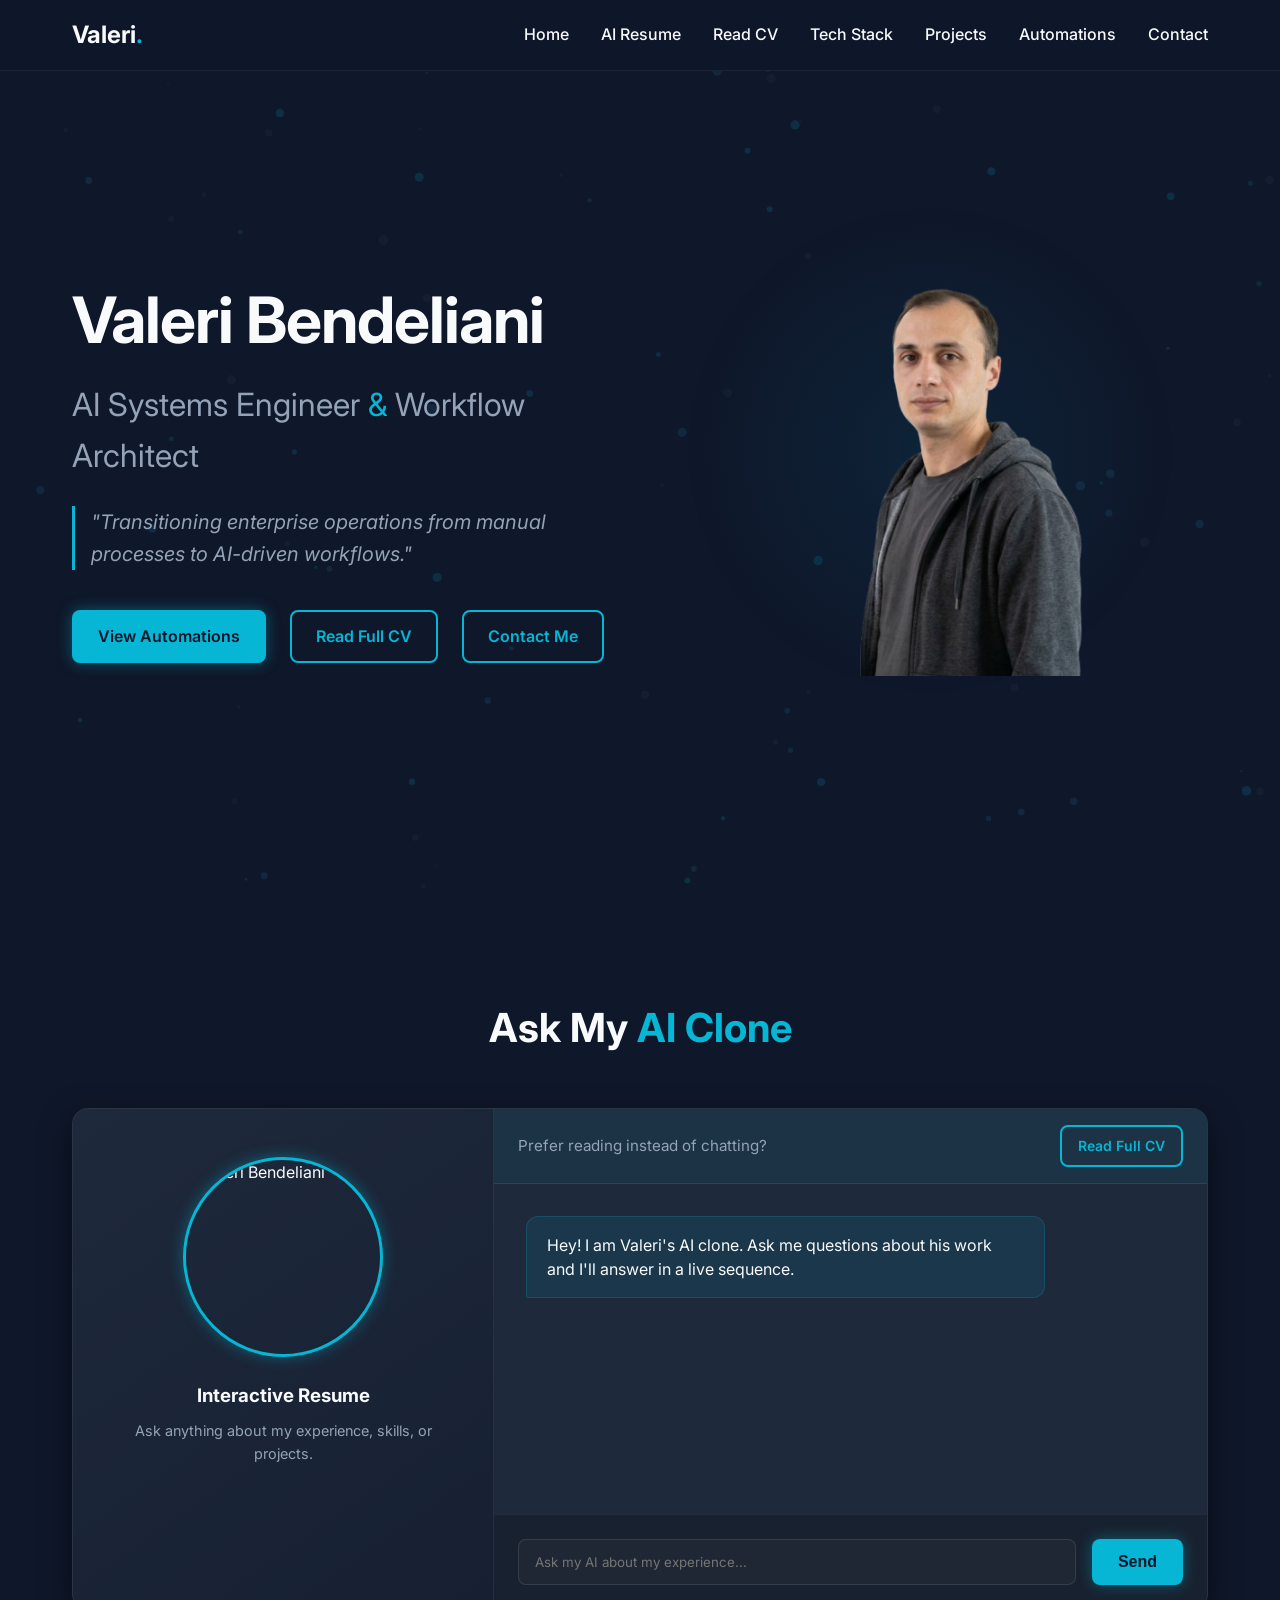
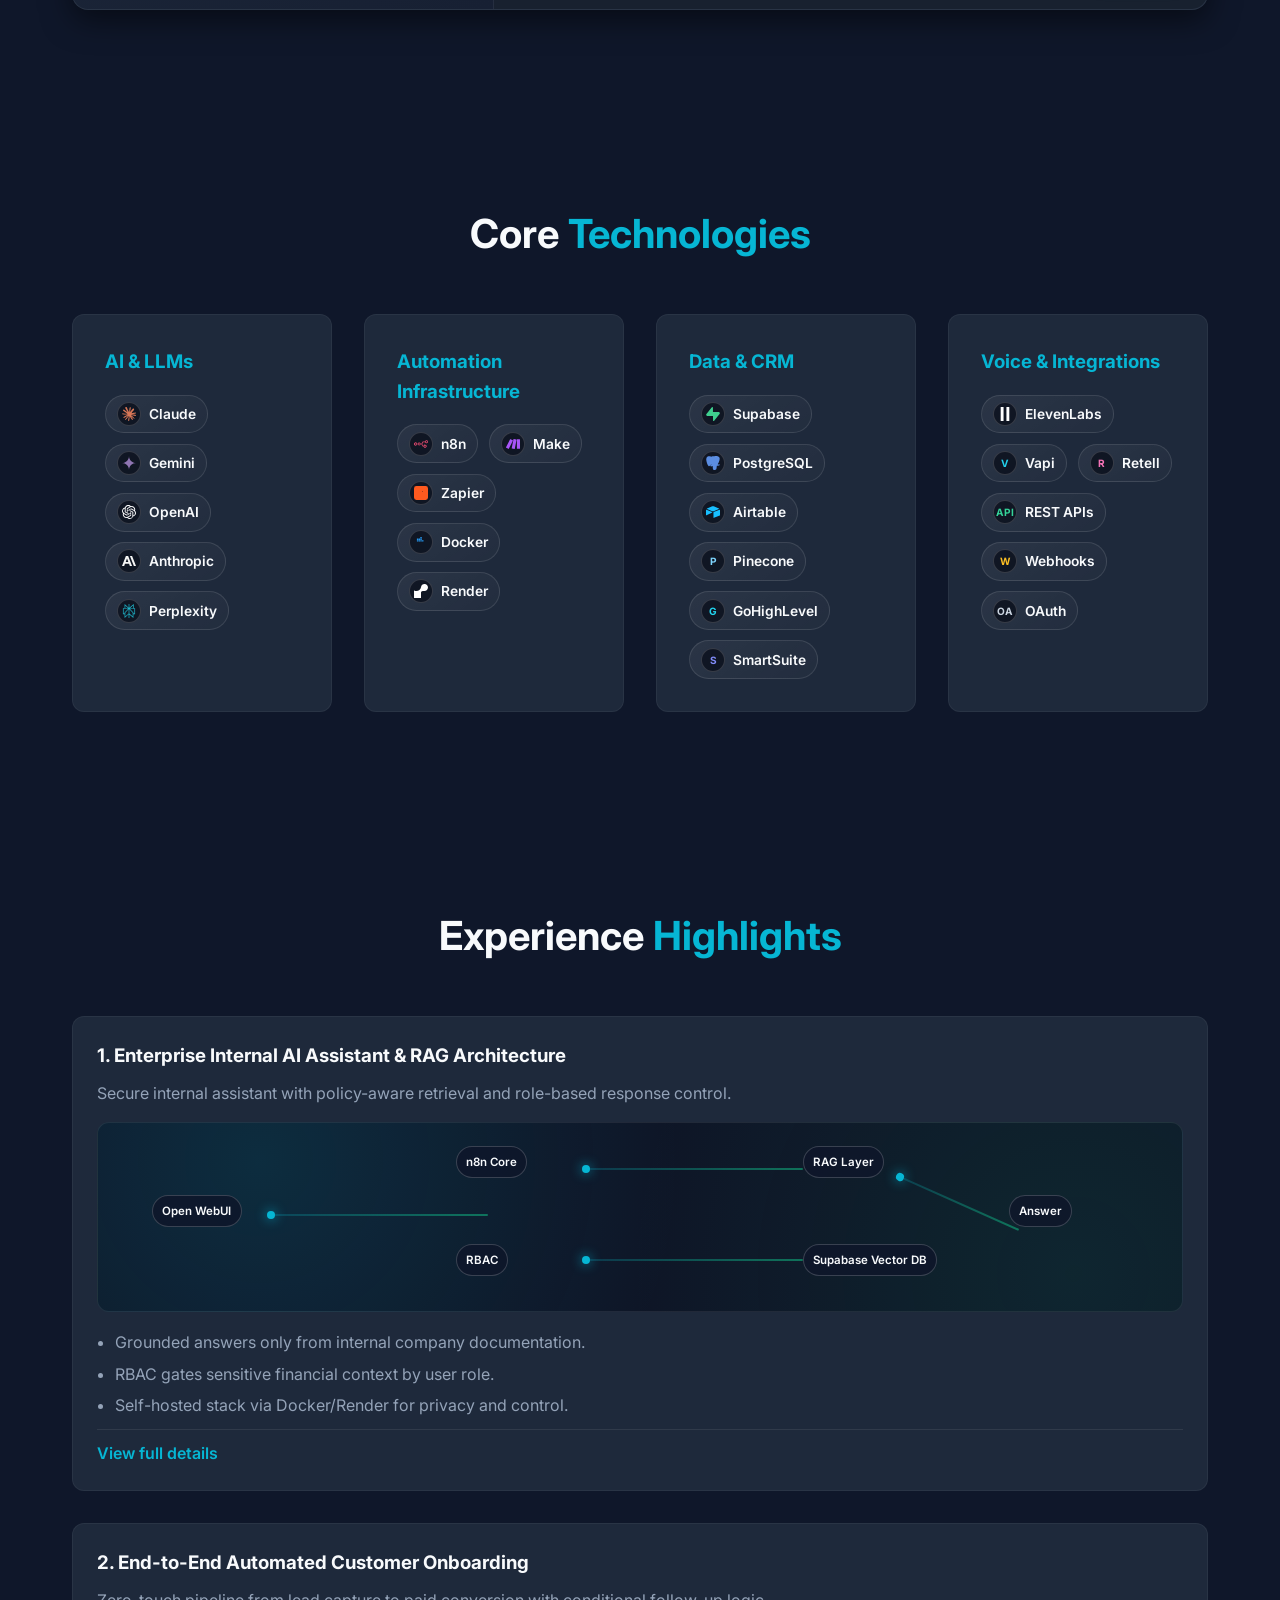
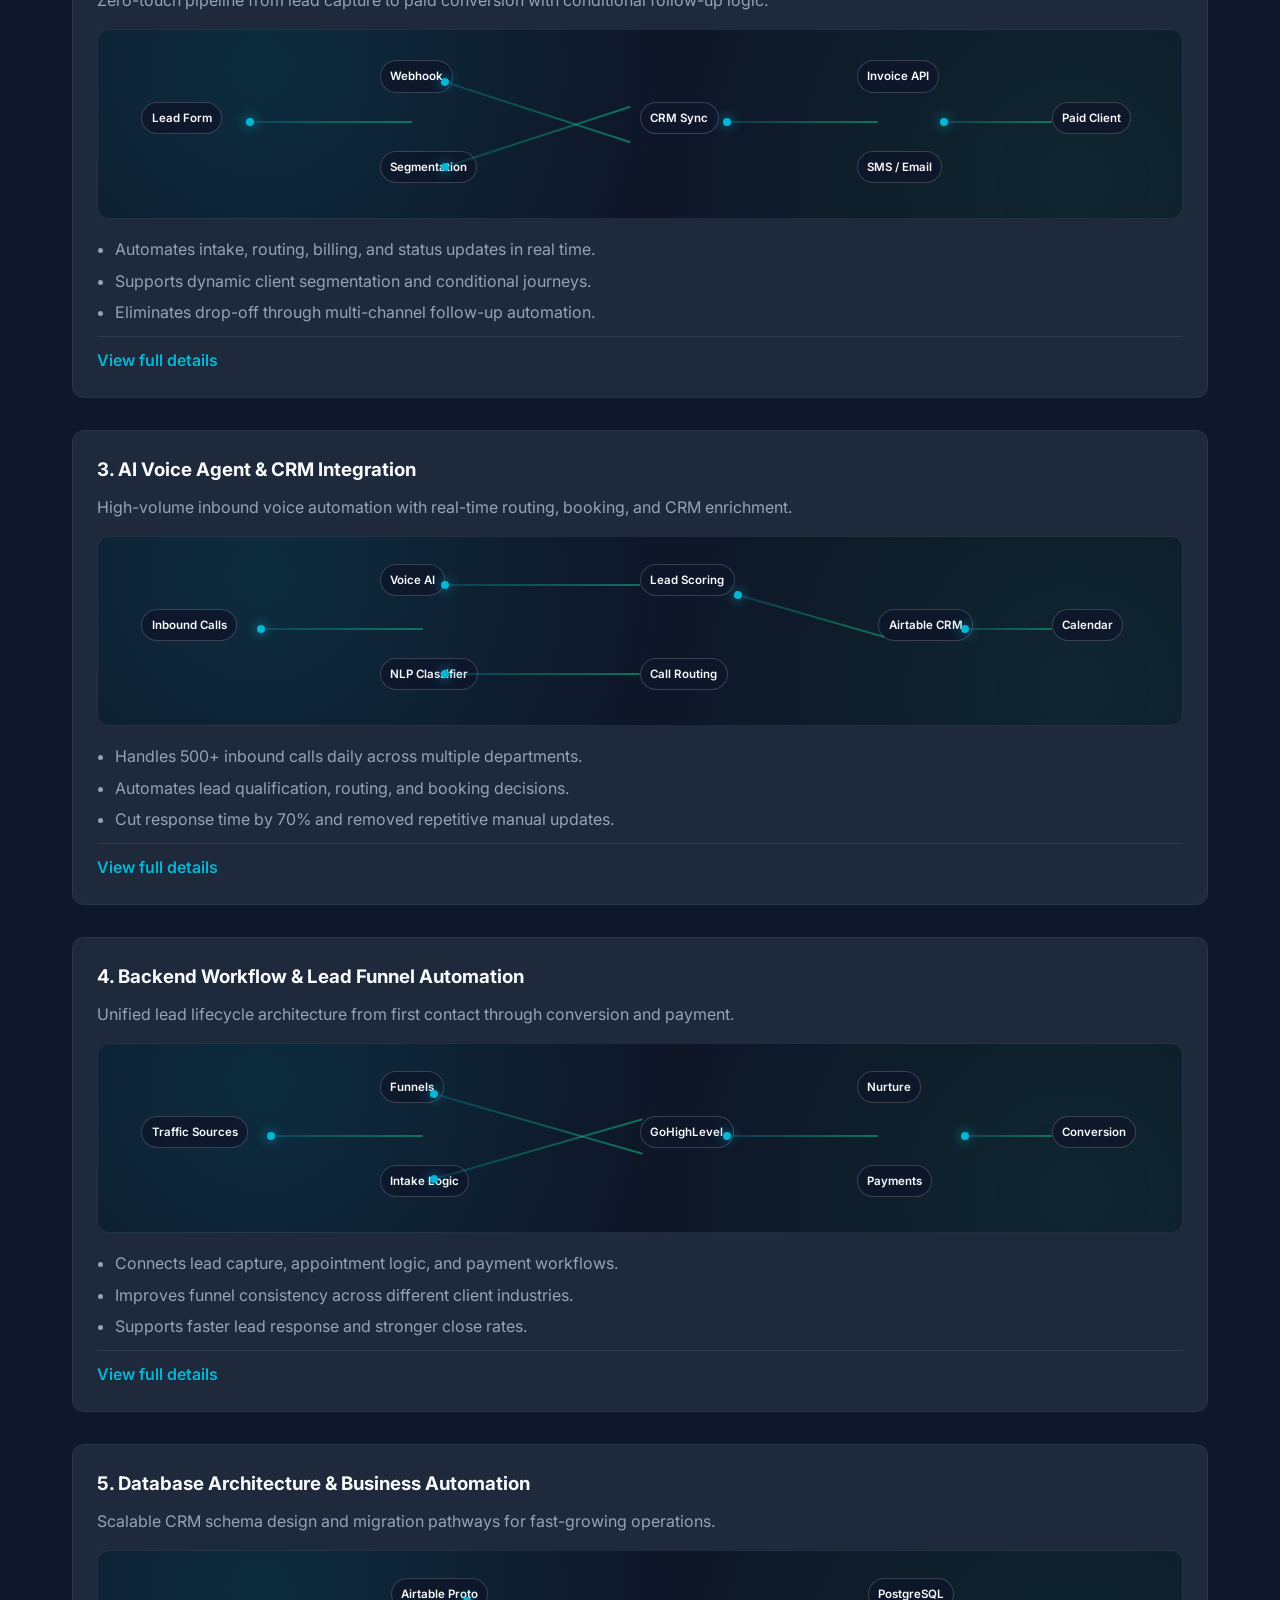
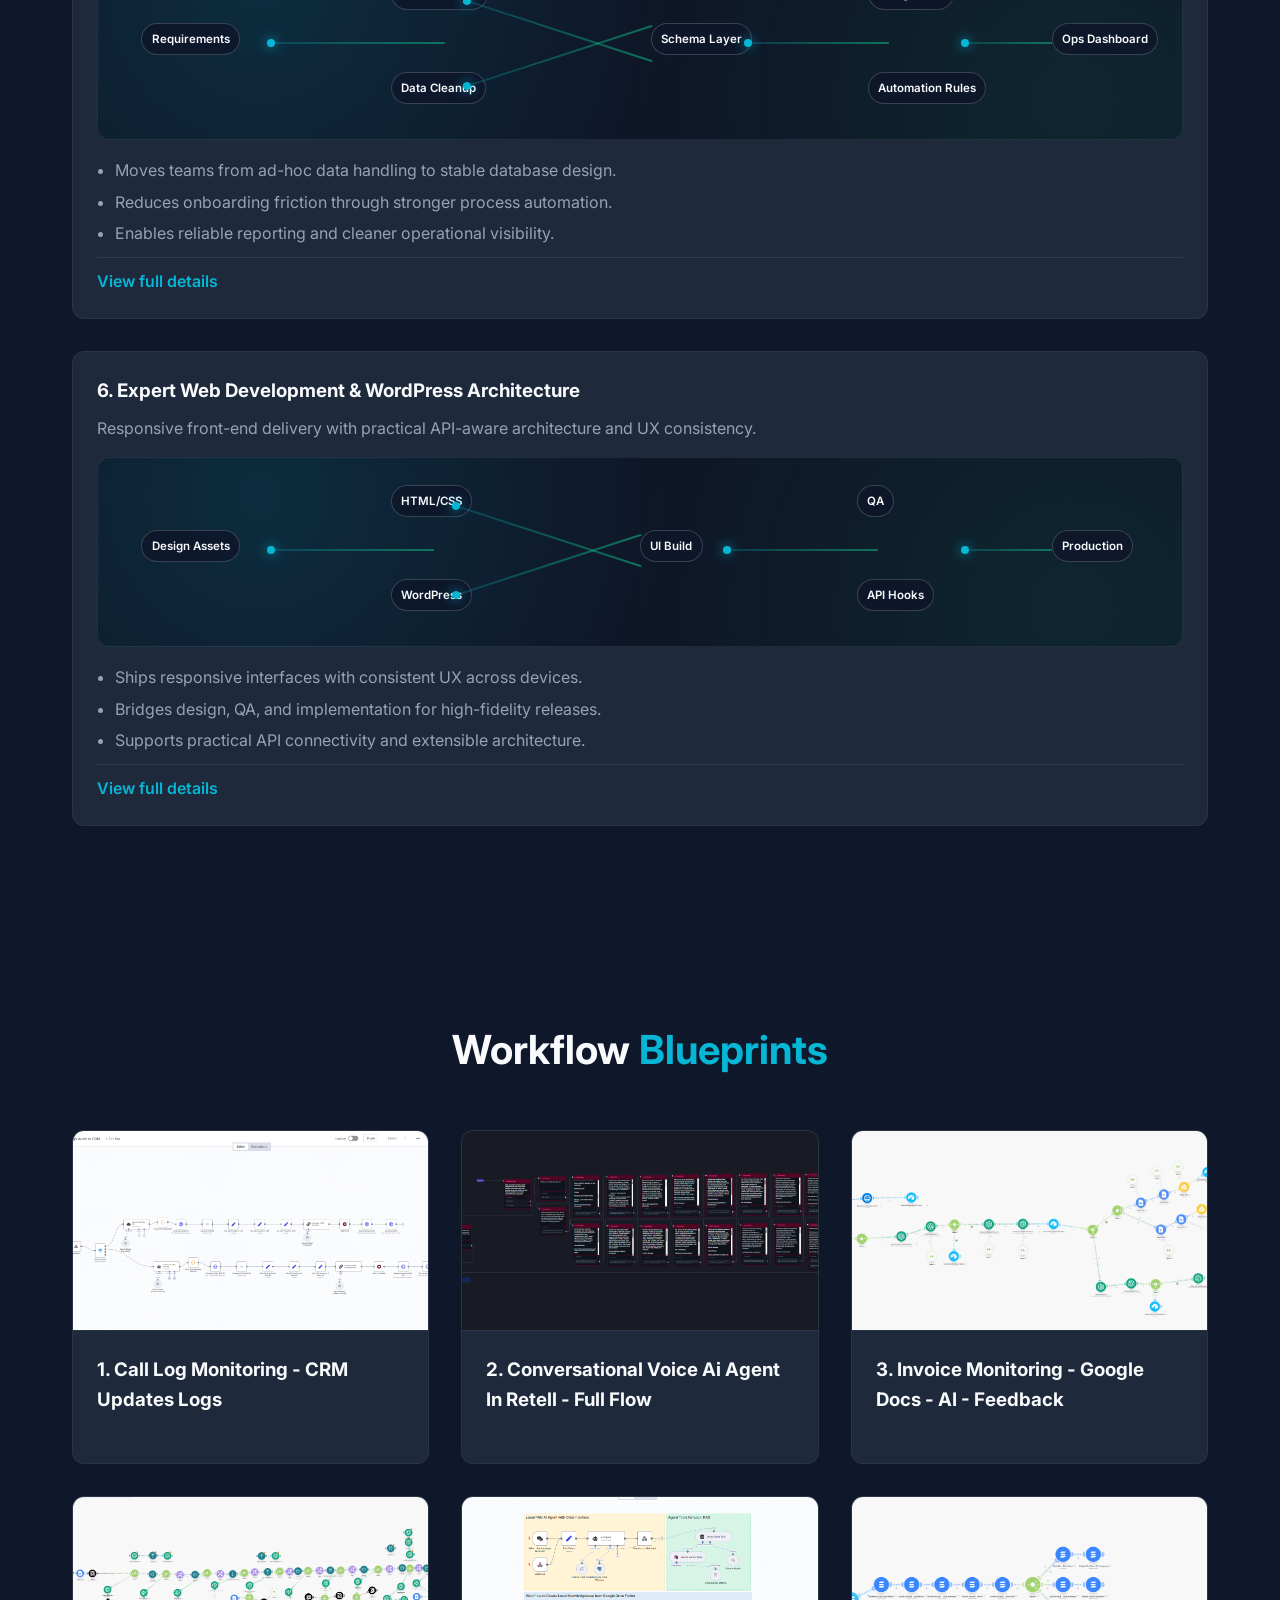
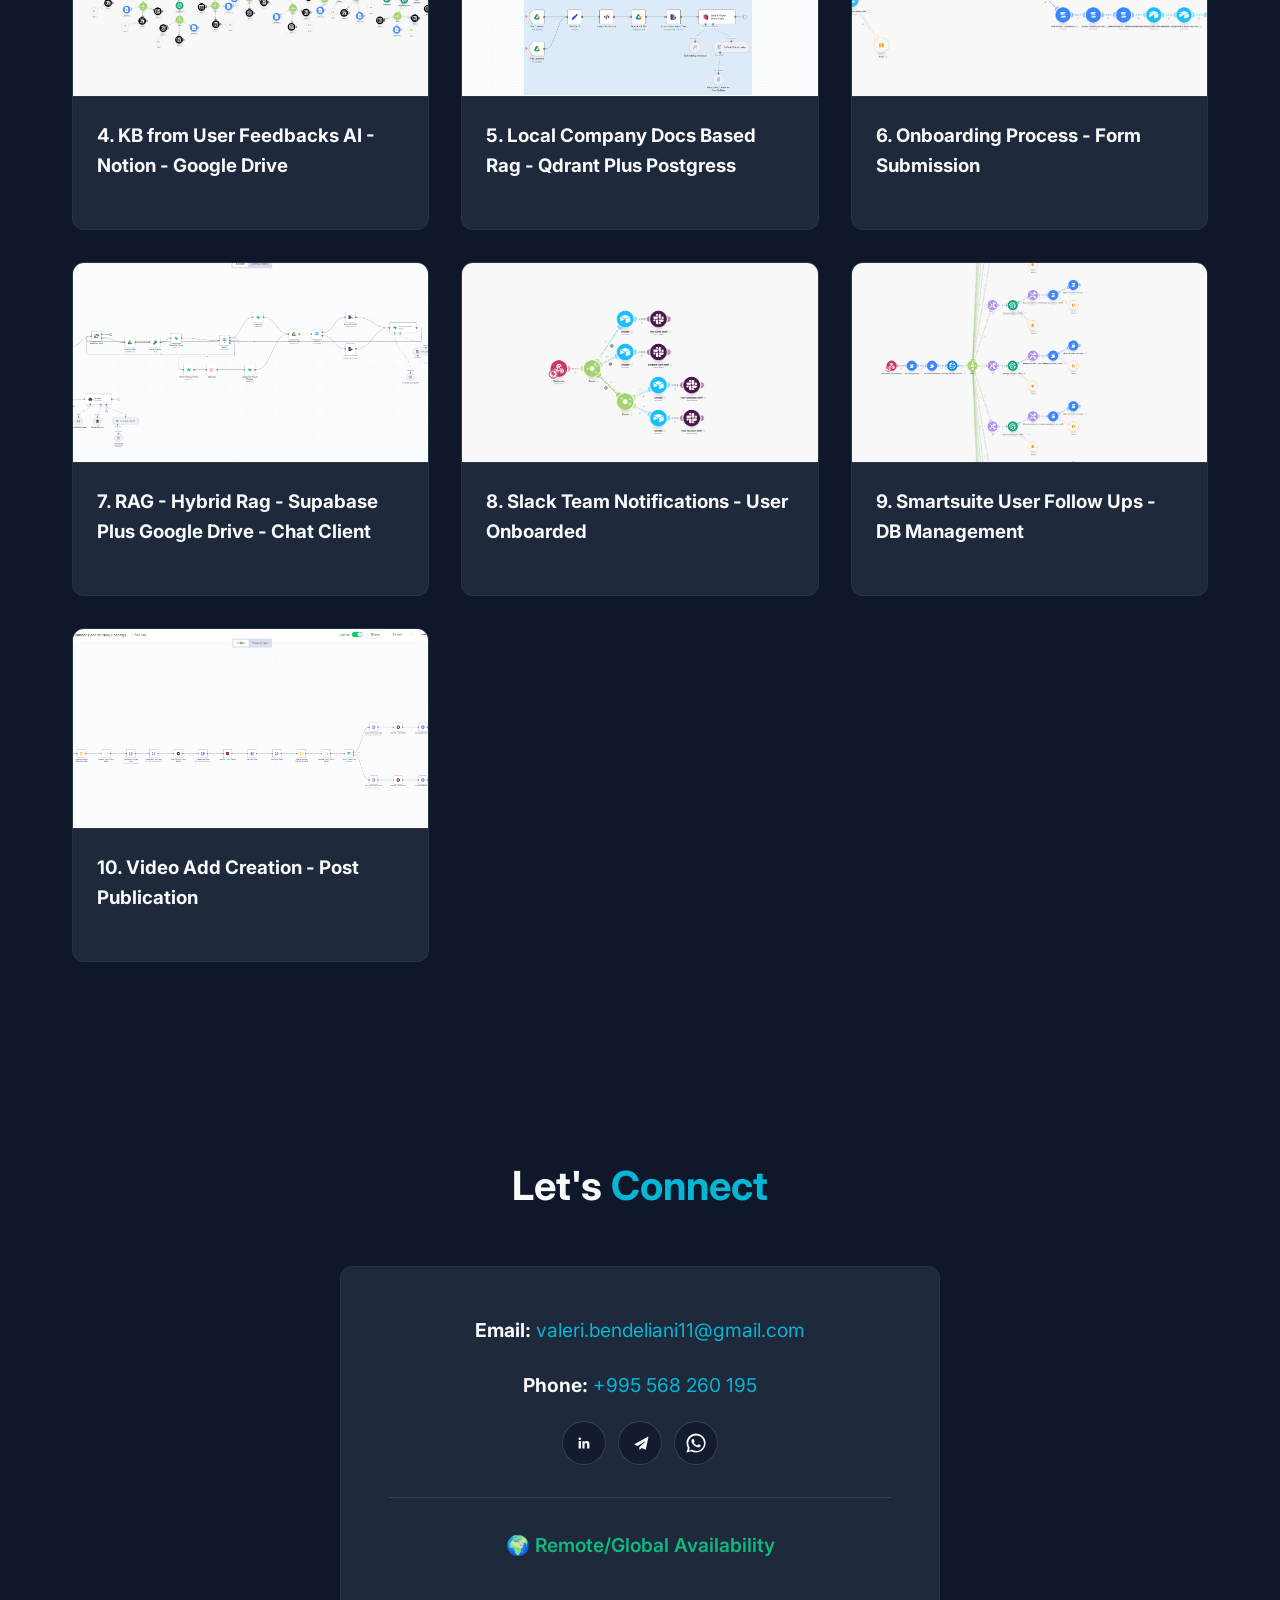
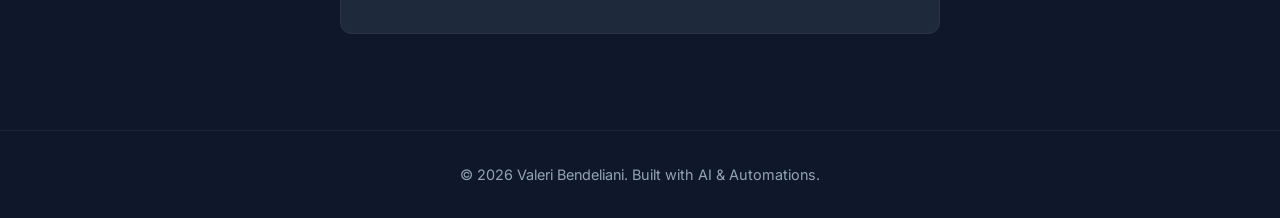
==== commit 635ead74: "feat(projects): add animated architecture flow cards" ====
--- a/index.html
+++ b/index.html
@@ -138,61 +138,200 @@
     <section id="projects" class="section">
         <h2 class="section-title">Experience <span class="accent">Highlights</span></h2>
         <div class="grid projects-grid">
-
-            <div class="card project-card">
+            <article class="card flow-project-card">
                 <h3>1. Enterprise Internal AI Assistant & RAG Architecture</h3>
-                <p>Designed and deployed a secure, custom AI chat assistant utilizing Open WebUI, integrated via
-                    webhooks to an n8n orchestration layer. Engineered a RAG pipeline querying a Supabase vector
-                    database to ensure responses used strictly proprietary data.</p>
-                <p class="highlight">Highlight: Strict RBAC and self-hosted n8n environment via Docker and Render for
-                    absolute data privacy.</p>
-                <div class="card-glow"></div>
-            </div>
-
-            <div class="card project-card">
+                <p class="flow-description">Secure internal assistant with policy-aware retrieval and role-based response control.</p>
+                <div class="flow-map">
+                    <span class="flow-node" style="left: 5%; top: 38%;">Open WebUI</span>
+                    <span class="flow-node" style="left: 33%; top: 12%;">n8n Core</span>
+                    <span class="flow-node" style="left: 33%; top: 64%;">RBAC</span>
+                    <span class="flow-node" style="left: 65%; top: 12%;">RAG Layer</span>
+                    <span class="flow-node" style="left: 65%; top: 64%;">Supabase Vector DB</span>
+                    <span class="flow-node" style="left: 84%; top: 38%;">Answer</span>
+                    <span class="flow-link" style="left: 16%; top: 48%; width: 20%; --delay: 0s;"></span>
+                    <span class="flow-link" style="left: 45%; top: 24%; width: 20%; --delay: 0.6s;"></span>
+                    <span class="flow-link" style="left: 45%; top: 72%; width: 20%; --delay: 1.2s;"></span>
+                    <span class="flow-link" style="left: 74%; top: 28%; width: 12%; transform: rotate(24deg); --delay: 1.8s;"></span>
+                </div>
+                <ul class="impact-list">
+                    <li>Grounded answers only from internal company documentation.</li>
+                    <li>RBAC gates sensitive financial context by user role.</li>
+                    <li>Self-hosted stack via Docker/Render for privacy and control.</li>
+                </ul>
+                <details class="flow-details">
+                    <summary>View full details</summary>
+                    <ul>
+                        <li>Designed and deployed a secure custom AI chat assistant using Open WebUI with n8n orchestration.</li>
+                        <li>Engineered a Retrieval-Augmented Generation pipeline using Supabase vectors for proprietary knowledge retrieval.</li>
+                        <li>Implemented strict access segmentation between standard users and executive-level context.</li>
+                        <li>Managed environment reliability, privacy, and uptime through controlled self-hosted infrastructure.</li>
+                    </ul>
+                </details>
+            </article>
+
+            <article class="card flow-project-card">
                 <h3>2. End-to-End Automated Customer Onboarding</h3>
-                <p>Architected a fully automated, zero-touch customer onboarding pipeline from initial lead capture to
-                    final payment reconciliation. Engineered complex iPaaS workflows (Make.com/n8n) to ingest webhooks,
-                    route to CRMs (GHL/Airtable), and trigger dynamic client segmentation.</p>
-                <p class="highlight">Highlight: Integrated secure API payment gateways and multi-channel (Email/SMS)
-                    follow-ups.</p>
-                <div class="card-glow"></div>
-            </div>
-
-            <div class="card project-card">
+                <p class="flow-description">Zero-touch pipeline from lead capture to paid conversion with conditional follow-up logic.</p>
+                <div class="flow-map">
+                    <span class="flow-node" style="left: 4%; top: 38%;">Lead Form</span>
+                    <span class="flow-node" style="left: 26%; top: 16%;">Webhook</span>
+                    <span class="flow-node" style="left: 26%; top: 64%;">Segmentation</span>
+                    <span class="flow-node" style="left: 50%; top: 38%;">CRM Sync</span>
+                    <span class="flow-node" style="left: 70%; top: 16%;">Invoice API</span>
+                    <span class="flow-node" style="left: 70%; top: 64%;">SMS / Email</span>
+                    <span class="flow-node" style="left: 88%; top: 38%;">Paid Client</span>
+                    <span class="flow-link" style="left: 14%; top: 48%; width: 15%; --delay: 0.2s;"></span>
+                    <span class="flow-link" style="left: 32%; top: 27%; width: 18%; transform: rotate(18deg); --delay: 0.8s;"></span>
+                    <span class="flow-link" style="left: 32%; top: 72%; width: 18%; transform: rotate(-18deg); --delay: 1.4s;"></span>
+                    <span class="flow-link" style="left: 58%; top: 48%; width: 14%; --delay: 2s;"></span>
+                    <span class="flow-link" style="left: 78%; top: 48%; width: 10%; --delay: 2.6s;"></span>
+                </div>
+                <ul class="impact-list">
+                    <li>Automates intake, routing, billing, and status updates in real time.</li>
+                    <li>Supports dynamic client segmentation and conditional journeys.</li>
+                    <li>Eliminates drop-off through multi-channel follow-up automation.</li>
+                </ul>
+                <details class="flow-details">
+                    <summary>View full details</summary>
+                    <ul>
+                        <li>Architected a full customer onboarding lifecycle from first touchpoint to payment confirmation.</li>
+                        <li>Built Make.com/n8n orchestrations to route webhook payloads into CRM systems and branching logic.</li>
+                        <li>Integrated payment endpoints for invoice generation and automatic transaction state handling.</li>
+                        <li>Implemented conditional email and SMS playbooks that keep onboarding momentum high.</li>
+                    </ul>
+                </details>
+            </article>
+
+            <article class="card flow-project-card">
                 <h3>3. AI Voice Agent & CRM Integration</h3>
-                <p>Developed and deployed a robust multi-department AI voice agent system handling over 500 daily
-                    inbound calls. Integrated voice interactions with Airtable CRM via automated workflows for real-time
-                    lead scoring and intelligent call routing.</p>
-                <p class="highlight">Highlight: Automated calendar booking reduced average response times by 70%.</p>
-                <div class="card-glow"></div>
-            </div>
-
-            <div class="card project-card">
+                <p class="flow-description">High-volume inbound voice automation with real-time routing, booking, and CRM enrichment.</p>
+                <div class="flow-map">
+                    <span class="flow-node" style="left: 4%; top: 38%;">Inbound Calls</span>
+                    <span class="flow-node" style="left: 26%; top: 14%;">Voice AI</span>
+                    <span class="flow-node" style="left: 26%; top: 64%;">NLP Classifier</span>
+                    <span class="flow-node" style="left: 50%; top: 14%;">Lead Scoring</span>
+                    <span class="flow-node" style="left: 50%; top: 64%;">Call Routing</span>
+                    <span class="flow-node" style="left: 72%; top: 38%;">Airtable CRM</span>
+                    <span class="flow-node" style="left: 88%; top: 38%;">Calendar</span>
+                    <span class="flow-link" style="left: 15%; top: 48%; width: 15%; --delay: 0s;"></span>
+                    <span class="flow-link" style="left: 32%; top: 25%; width: 18%; --delay: 0.7s;"></span>
+                    <span class="flow-link" style="left: 32%; top: 72%; width: 18%; --delay: 1.4s;"></span>
+                    <span class="flow-link" style="left: 59%; top: 30%; width: 14%; transform: rotate(16deg); --delay: 2.1s;"></span>
+                    <span class="flow-link" style="left: 80%; top: 48%; width: 8%; --delay: 2.8s;"></span>
+                </div>
+                <ul class="impact-list">
+                    <li>Handles 500+ inbound calls daily across multiple departments.</li>
+                    <li>Automates lead qualification, routing, and booking decisions.</li>
+                    <li>Cut response time by 70% and removed repetitive manual updates.</li>
+                </ul>
+                <details class="flow-details">
+                    <summary>View full details</summary>
+                    <ul>
+                        <li>Deployed a robust multi-department voice automation system aligned with operational workflows.</li>
+                        <li>Linked live call outcomes to Airtable records for faster handoff and cleaner CRM state.</li>
+                        <li>Created automated booking and queue logic for context-aware call handling.</li>
+                        <li>Collected and sanitized call logs to continuously improve model-level NLP quality.</li>
+                    </ul>
+                </details>
+            </article>
+
+            <article class="card flow-project-card">
                 <h3>4. Backend Workflow & Lead Funnel Automation</h3>
-                <p>Architected complete backend workflows and customer journey automations utilizing GoHighLevel (GHL).
-                    Managed the full lifecycle from lead capture to conversion by integrating calendar systems and
-                    SMS/email sequences.</p>
-                <p class="highlight">Highlight: Built high-converting lead generation funnels and payment pipelines.</p>
-                <div class="card-glow"></div>
-            </div>
-
-            <div class="card project-card">
+                <p class="flow-description">Unified lead lifecycle architecture from first contact through conversion and payment.</p>
+                <div class="flow-map">
+                    <span class="flow-node" style="left: 4%; top: 38%;">Traffic Sources</span>
+                    <span class="flow-node" style="left: 26%; top: 14%;">Funnels</span>
+                    <span class="flow-node" style="left: 26%; top: 64%;">Intake Logic</span>
+                    <span class="flow-node" style="left: 50%; top: 38%;">GoHighLevel</span>
+                    <span class="flow-node" style="left: 70%; top: 14%;">Nurture</span>
+                    <span class="flow-node" style="left: 70%; top: 64%;">Payments</span>
+                    <span class="flow-node" style="left: 88%; top: 38%;">Conversion</span>
+                    <span class="flow-link" style="left: 16%; top: 48%; width: 14%; --delay: 0.3s;"></span>
+                    <span class="flow-link" style="left: 31%; top: 26%; width: 20%; transform: rotate(16deg); --delay: 0.9s;"></span>
+                    <span class="flow-link" style="left: 31%; top: 71%; width: 20%; transform: rotate(-16deg); --delay: 1.5s;"></span>
+                    <span class="flow-link" style="left: 58%; top: 48%; width: 14%; --delay: 2.1s;"></span>
+                    <span class="flow-link" style="left: 80%; top: 48%; width: 8%; --delay: 2.7s;"></span>
+                </div>
+                <ul class="impact-list">
+                    <li>Connects lead capture, appointment logic, and payment workflows.</li>
+                    <li>Improves funnel consistency across different client industries.</li>
+                    <li>Supports faster lead response and stronger close rates.</li>
+                </ul>
+                <details class="flow-details">
+                    <summary>View full details</summary>
+                    <ul>
+                        <li>Architected backend workflow systems in GHL to orchestrate full customer journeys.</li>
+                        <li>Integrated calendar, SMS, and email systems into synchronized conversion pipelines.</li>
+                        <li>Built custom post-call tooling to streamline CRM follow-up and sales operations.</li>
+                        <li>Mapped stakeholder pain points into high-ROI workflow blueprints.</li>
+                    </ul>
+                </details>
+            </article>
+
+            <article class="card flow-project-card">
                 <h3>5. Database Architecture & Business Automation</h3>
-                <p>Built customized, scalable CRM databases tailored to strict business requirements for scaling
-                    clients. Designed zero-friction customer workflows utilizing agile sprint cycles (Jira, Asana,
-                    monday.com) to manage automation deployments.</p>
-                <p class="highlight">Highlight: Reduced manual onboarding time by 60%.</p>
-                <div class="card-glow"></div>
-            </div>
-
-            <div class="card project-card">
+                <p class="flow-description">Scalable CRM schema design and migration pathways for fast-growing operations.</p>
+                <div class="flow-map">
+                    <span class="flow-node" style="left: 4%; top: 38%;">Requirements</span>
+                    <span class="flow-node" style="left: 27%; top: 14%;">Airtable Proto</span>
+                    <span class="flow-node" style="left: 27%; top: 64%;">Data Cleanup</span>
+                    <span class="flow-node" style="left: 51%; top: 38%;">Schema Layer</span>
+                    <span class="flow-node" style="left: 71%; top: 14%;">PostgreSQL</span>
+                    <span class="flow-node" style="left: 71%; top: 64%;">Automation Rules</span>
+                    <span class="flow-node" style="left: 88%; top: 38%;">Ops Dashboard</span>
+                    <span class="flow-link" style="left: 16%; top: 48%; width: 16%; --delay: 0.1s;"></span>
+                    <span class="flow-link" style="left: 34%; top: 26%; width: 18%; transform: rotate(18deg); --delay: 0.8s;"></span>
+                    <span class="flow-link" style="left: 34%; top: 71%; width: 18%; transform: rotate(-18deg); --delay: 1.5s;"></span>
+                    <span class="flow-link" style="left: 60%; top: 48%; width: 13%; --delay: 2.2s;"></span>
+                    <span class="flow-link" style="left: 80%; top: 48%; width: 8%; --delay: 2.9s;"></span>
+                </div>
+                <ul class="impact-list">
+                    <li>Moves teams from ad-hoc data handling to stable database design.</li>
+                    <li>Reduces onboarding friction through stronger process automation.</li>
+                    <li>Enables reliable reporting and cleaner operational visibility.</li>
+                </ul>
+                <details class="flow-details">
+                    <summary>View full details</summary>
+                    <ul>
+                        <li>Designed and implemented scalable CRM data models mapped to strict business constraints.</li>
+                        <li>Led technical transitions from early-stage Airtable structures toward stronger database foundations.</li>
+                        <li>Built zero-friction onboarding and follow-up automations to reduce manual effort.</li>
+                        <li>Coordinated deployment cycles with agile project tooling and stakeholder alignment.</li>
+                    </ul>
+                </details>
+            </article>
+
+            <article class="card flow-project-card">
                 <h3>6. Expert Web Development & WordPress Architecture</h3>
-                <p>Developed and customized responsive web interfaces using HTML, CSS, and WordPress (Elementor).
-                    Ensured high-fidelity UI translations and seamless end-user experiences, built on a strong
-                    foundational knowledge of web architecture and API endpoints.</p>
-                <div class="card-glow"></div>
-            </div>
+                <p class="flow-description">Responsive front-end delivery with practical API-aware architecture and UX consistency.</p>
+                <div class="flow-map">
+                    <span class="flow-node" style="left: 4%; top: 38%;">Design Assets</span>
+                    <span class="flow-node" style="left: 27%; top: 14%;">HTML/CSS</span>
+                    <span class="flow-node" style="left: 27%; top: 64%;">WordPress</span>
+                    <span class="flow-node" style="left: 50%; top: 38%;">UI Build</span>
+                    <span class="flow-node" style="left: 70%; top: 14%;">QA</span>
+                    <span class="flow-node" style="left: 70%; top: 64%;">API Hooks</span>
+                    <span class="flow-node" style="left: 88%; top: 38%;">Production</span>
+                    <span class="flow-link" style="left: 16%; top: 48%; width: 15%; --delay: 0.2s;"></span>
+                    <span class="flow-link" style="left: 33%; top: 25%; width: 18%; transform: rotate(18deg); --delay: 0.9s;"></span>
+                    <span class="flow-link" style="left: 33%; top: 72%; width: 18%; transform: rotate(-18deg); --delay: 1.6s;"></span>
+                    <span class="flow-link" style="left: 58%; top: 48%; width: 14%; --delay: 2.3s;"></span>
+                    <span class="flow-link" style="left: 80%; top: 48%; width: 8%; --delay: 3s;"></span>
+                </div>
+                <ul class="impact-list">
+                    <li>Ships responsive interfaces with consistent UX across devices.</li>
+                    <li>Bridges design, QA, and implementation for high-fidelity releases.</li>
+                    <li>Supports practical API connectivity and extensible architecture.</li>
+                </ul>
+                <details class="flow-details">
+                    <summary>View full details</summary>
+                    <ul>
+                        <li>Developed responsive websites and page systems with HTML, CSS, and WordPress (Elementor).</li>
+                        <li>Collaborated with design and QA teams to preserve visual fidelity in production.</li>
+                        <li>Applied architecture fundamentals that supported API endpoint integration and future growth.</li>
+                    </ul>
+                </details>
+            </article>
 
         </div>
     </section>
--- a/style.css
+++ b/style.css
@@ -501,16 +501,106 @@
 
 /* Projects */
 .projects-grid {
-    grid-template-columns: repeat(auto-fit, minmax(300px, 1fr));
-}
-
-.project-card .highlight {
-    margin-top: 1rem;
-    padding: 1rem;
-    background-color: rgba(16, 185, 129, 0.1); /* Emerald hint */
-    border-left: 3px solid var(--accent-secondary);
-    border-radius: 0 8px 8px 0;
-    font-size: 0.95rem;
+    grid-template-columns: 1fr;
+}
+
+.flow-project-card {
+    padding: 1.5rem;
+}
+
+.flow-project-card h3 {
+    margin-bottom: 0.6rem;
+}
+
+.flow-description {
+    color: var(--text-muted);
+}
+
+.flow-map {
+    position: relative;
+    margin: 1rem 0 1.1rem;
+    height: 190px;
+    border-radius: 12px;
+    border: 1px solid rgba(255, 255, 255, 0.08);
+    background: radial-gradient(circle at 15% 20%, rgba(6, 182, 212, 0.14), transparent 45%),
+                radial-gradient(circle at 90% 80%, rgba(16, 185, 129, 0.1), transparent 45%),
+                rgba(2, 6, 23, 0.55);
+    overflow: hidden;
+}
+
+.flow-node {
+    position: absolute;
+    display: inline-flex;
+    align-items: center;
+    justify-content: center;
+    padding: 0.38rem 0.58rem;
+    border-radius: 999px;
+    font-size: 0.72rem;
+    font-weight: 600;
+    color: var(--text-main);
+    border: 1px solid rgba(255, 255, 255, 0.18);
+    background: rgba(15, 23, 42, 0.86);
+    box-shadow: 0 0 0 rgba(6, 182, 212, 0);
+    animation: nodePulse 4s ease-in-out infinite;
+}
+
+.flow-link {
+    position: absolute;
+    height: 2px;
+    border-radius: 999px;
+    background: linear-gradient(90deg, rgba(6, 182, 212, 0.2), rgba(16, 185, 129, 0.55));
+    transform-origin: left center;
+}
+
+.flow-link::after {
+    content: "";
+    position: absolute;
+    top: 50%;
+    left: 0;
+    width: 8px;
+    height: 8px;
+    border-radius: 50%;
+    transform: translate(-50%, -50%);
+    background: var(--accent-primary);
+    box-shadow: 0 0 12px rgba(6, 182, 212, 0.9);
+    animation: flowPulse 3s linear infinite;
+    animation-delay: var(--delay, 0s);
+}
+
+.impact-list {
+    margin-left: 1.1rem;
+    color: var(--text-muted);
+}
+
+.impact-list li {
+    margin-bottom: 0.38rem;
+}
+
+.flow-details {
+    margin-top: 0.65rem;
+    border-top: 1px solid rgba(255, 255, 255, 0.08);
+    padding-top: 0.65rem;
+}
+
+.flow-details summary {
+    cursor: pointer;
+    color: var(--accent-primary);
+    font-weight: 600;
+    list-style: none;
+}
+
+.flow-details summary::-webkit-details-marker {
+    display: none;
+}
+
+.flow-details ul {
+    margin-top: 0.75rem;
+    margin-left: 1.1rem;
+    color: var(--text-muted);
+}
+
+.flow-details li {
+    margin-bottom: 0.38rem;
 }
 
 .card-glow {
@@ -527,6 +617,39 @@
 
 .card:hover .card-glow {
     opacity: 1;
+}
+
+@keyframes flowPulse {
+    0% {
+        left: 0;
+        opacity: 0;
+    }
+    10% {
+        opacity: 1;
+    }
+    90% {
+        opacity: 1;
+    }
+    100% {
+        left: 100%;
+        opacity: 0;
+    }
+}
+
+@keyframes nodePulse {
+    0%, 100% {
+        box-shadow: 0 0 0 rgba(6, 182, 212, 0);
+    }
+    50% {
+        box-shadow: 0 0 14px rgba(6, 182, 212, 0.24);
+    }
+}
+
+@media (prefers-reduced-motion: reduce) {
+    .flow-node,
+    .flow-link::after {
+        animation: none;
+    }
 }
 
 /* Automations */
@@ -676,6 +799,15 @@
     .chat-container {
         flex-direction: column;
     }
+
+    .flow-map {
+        height: 220px;
+    }
+
+    .flow-node {
+        font-size: 0.66rem;
+        padding: 0.28rem 0.45rem;
+    }
     
     .chat-profile {
         border-right: none;
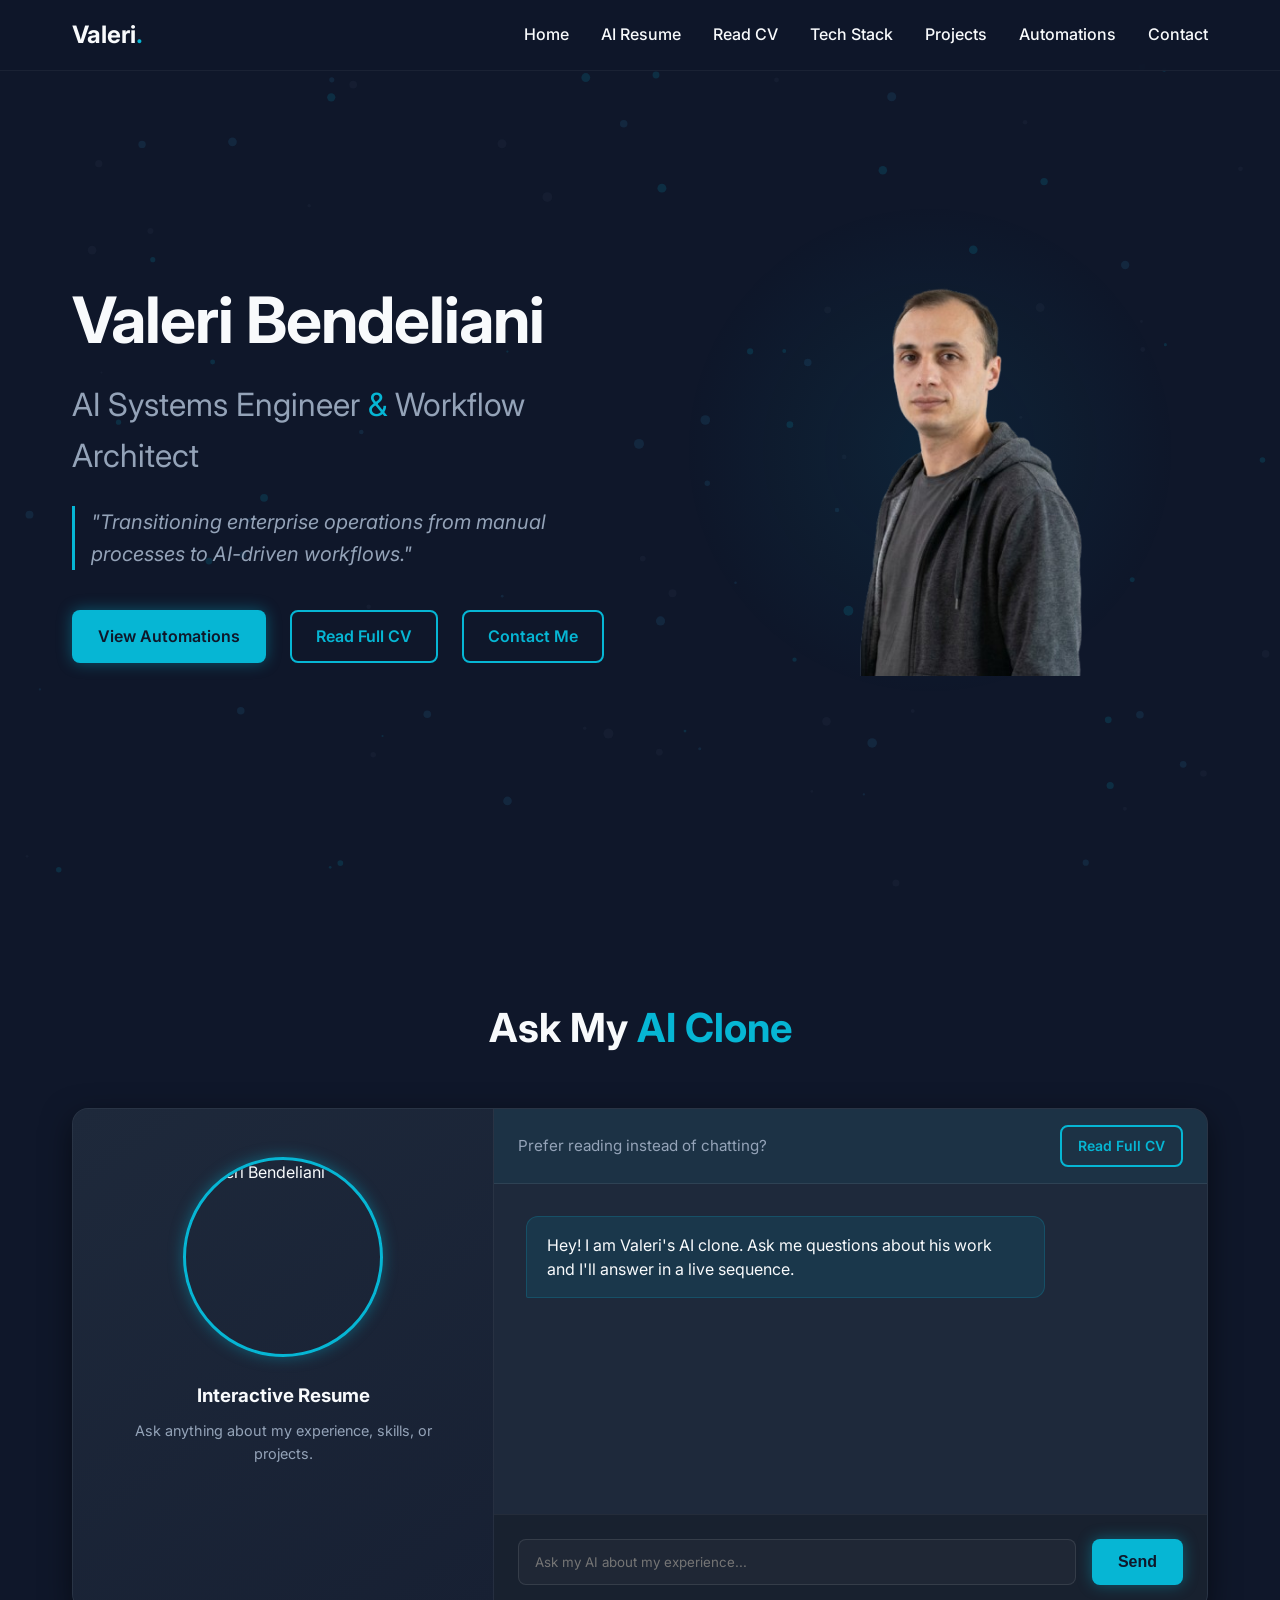
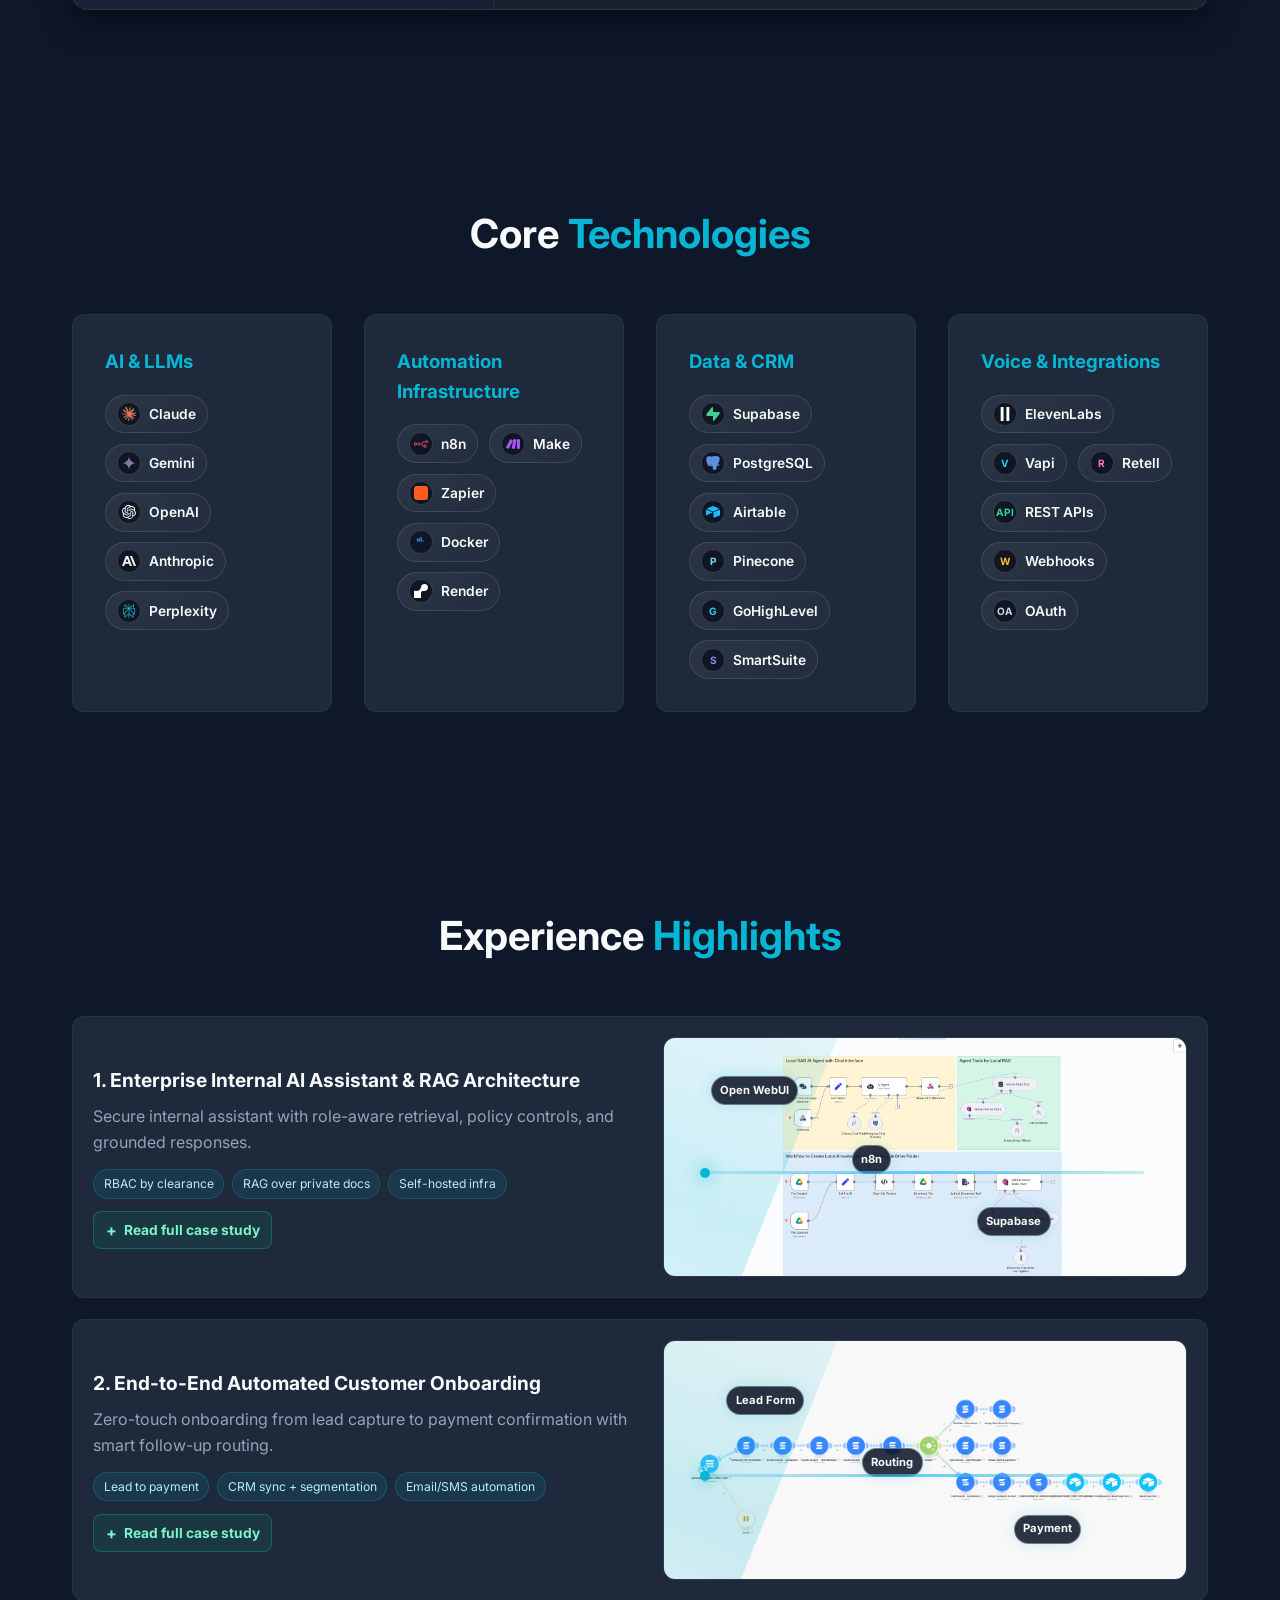
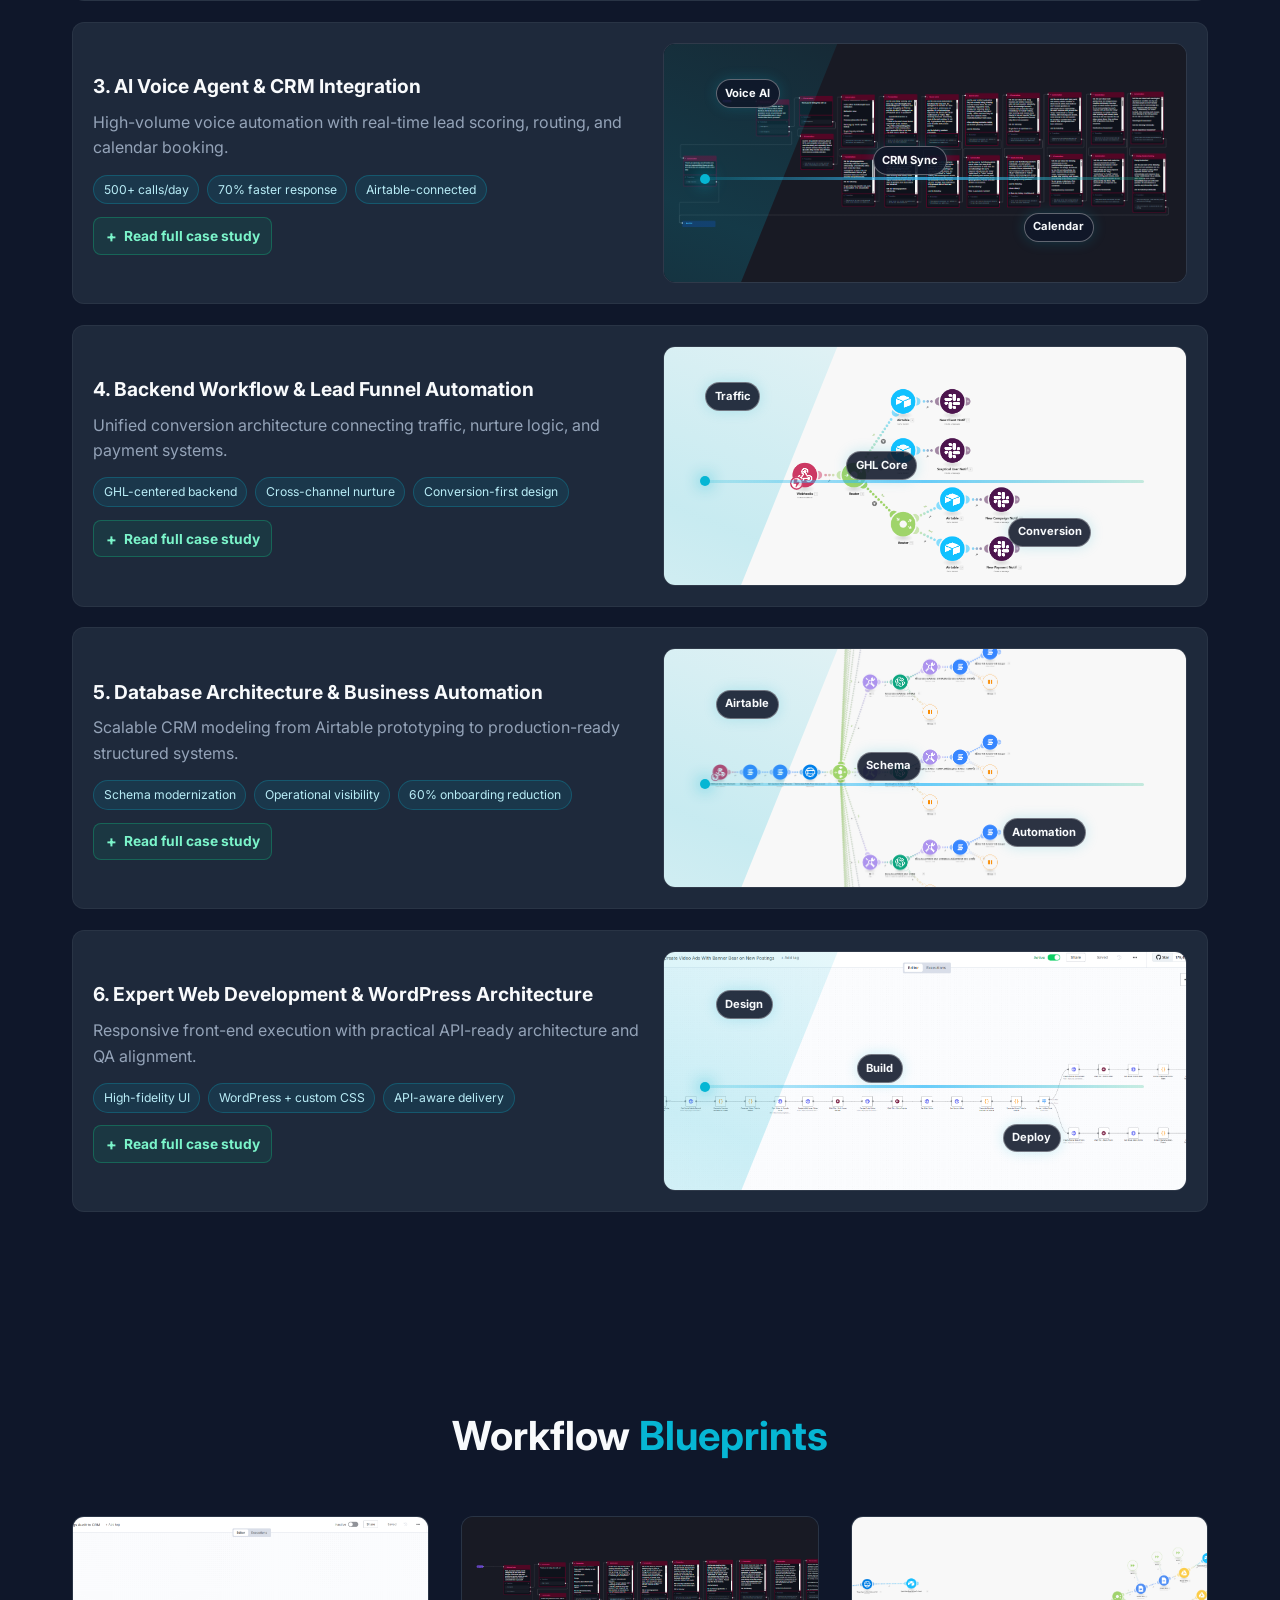
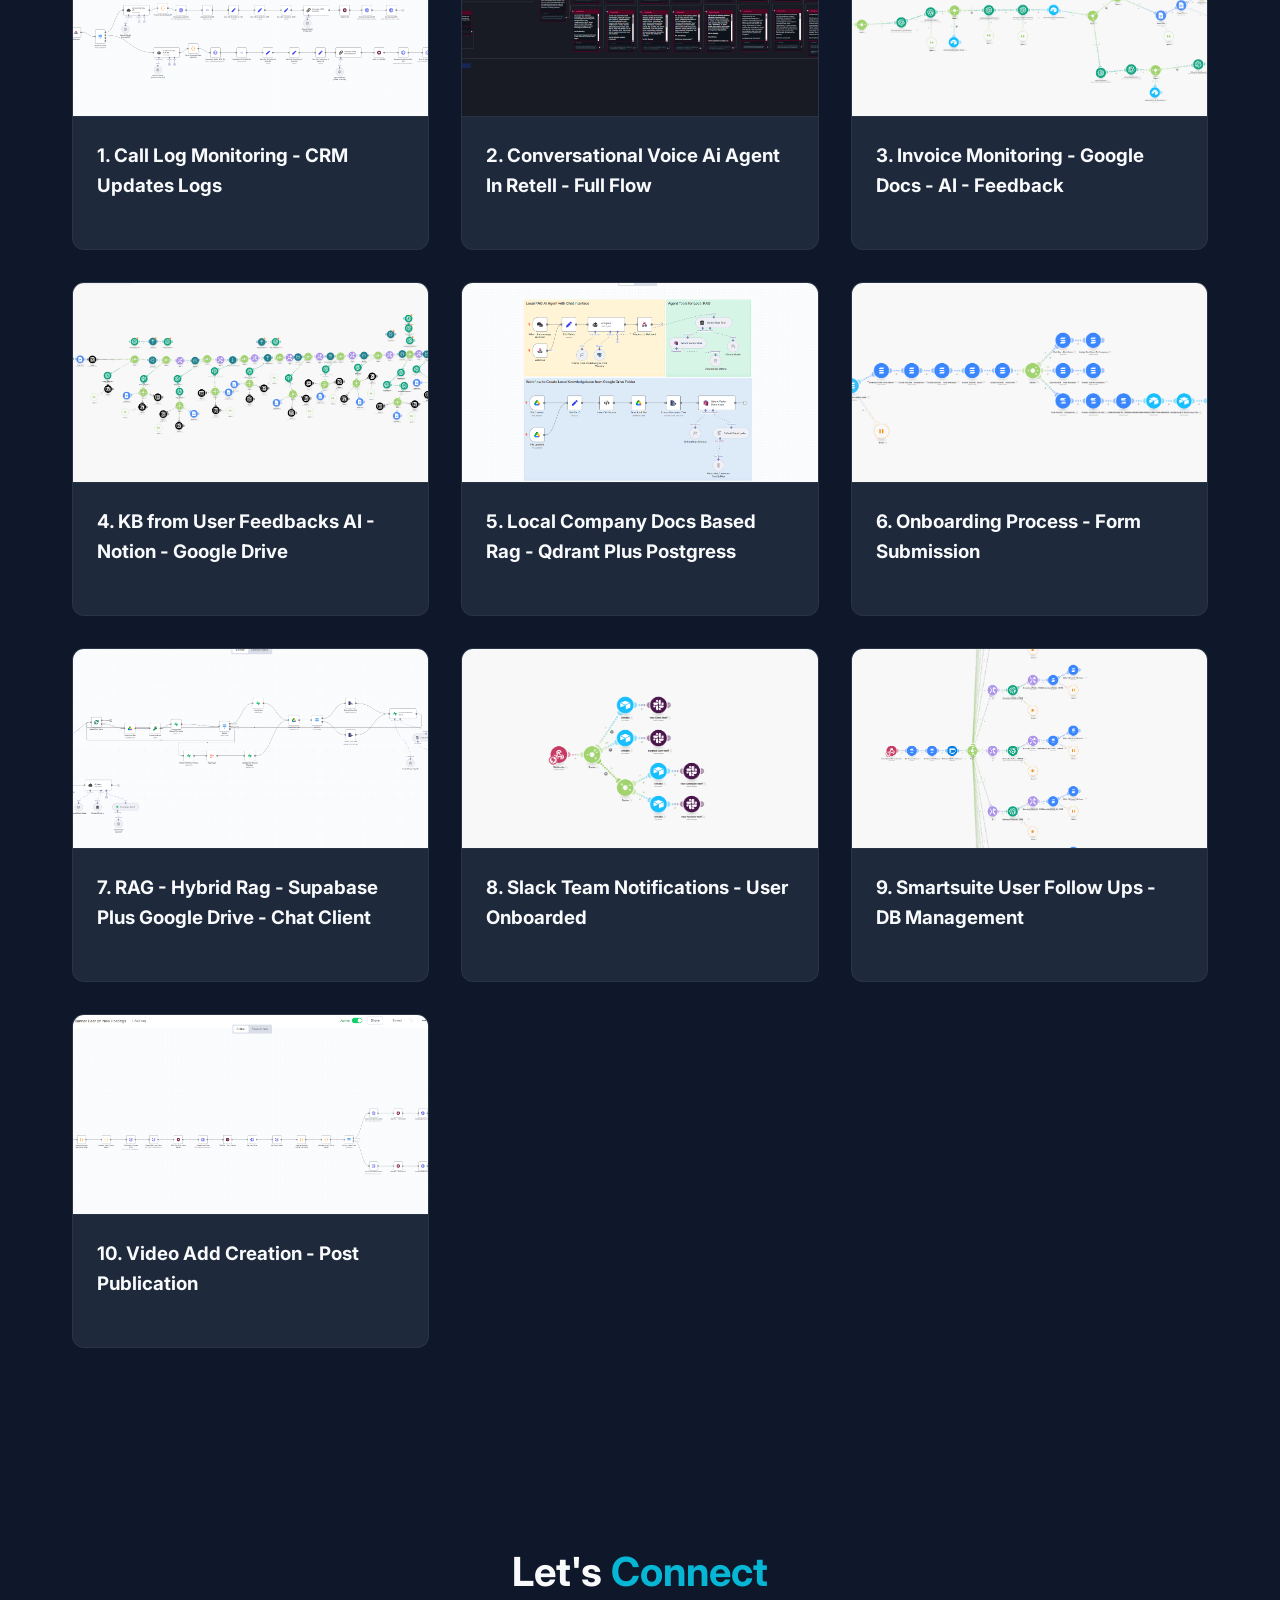
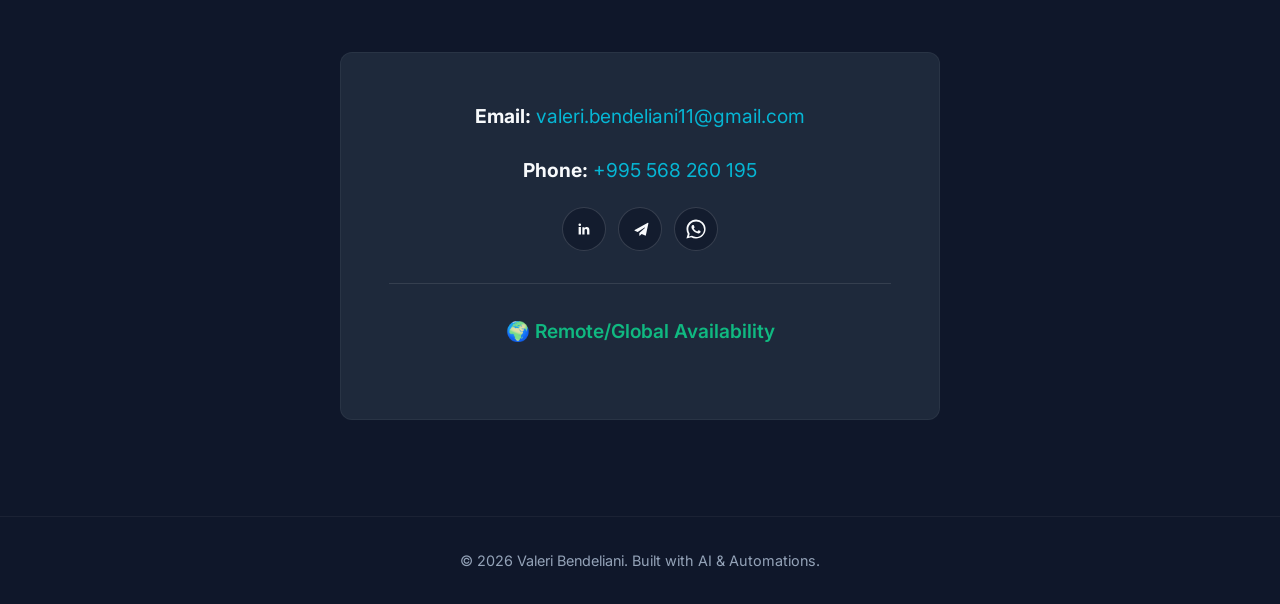
==== commit 911846d9: "refactor(projects): redesign highlights with animated visual cards" ====
--- a/index.html
+++ b/index.html
@@ -138,199 +138,142 @@
     <section id="projects" class="section">
         <h2 class="section-title">Experience <span class="accent">Highlights</span></h2>
         <div class="grid projects-grid">
-            <article class="card flow-project-card">
-                <h3>1. Enterprise Internal AI Assistant & RAG Architecture</h3>
-                <p class="flow-description">Secure internal assistant with policy-aware retrieval and role-based response control.</p>
-                <div class="flow-map">
-                    <span class="flow-node" style="left: 5%; top: 38%;">Open WebUI</span>
-                    <span class="flow-node" style="left: 33%; top: 12%;">n8n Core</span>
-                    <span class="flow-node" style="left: 33%; top: 64%;">RBAC</span>
-                    <span class="flow-node" style="left: 65%; top: 12%;">RAG Layer</span>
-                    <span class="flow-node" style="left: 65%; top: 64%;">Supabase Vector DB</span>
-                    <span class="flow-node" style="left: 84%; top: 38%;">Answer</span>
-                    <span class="flow-link" style="left: 16%; top: 48%; width: 20%; --delay: 0s;"></span>
-                    <span class="flow-link" style="left: 45%; top: 24%; width: 20%; --delay: 0.6s;"></span>
-                    <span class="flow-link" style="left: 45%; top: 72%; width: 20%; --delay: 1.2s;"></span>
-                    <span class="flow-link" style="left: 74%; top: 28%; width: 12%; transform: rotate(24deg); --delay: 1.8s;"></span>
-                </div>
-                <ul class="impact-list">
-                    <li>Grounded answers only from internal company documentation.</li>
-                    <li>RBAC gates sensitive financial context by user role.</li>
-                    <li>Self-hosted stack via Docker/Render for privacy and control.</li>
-                </ul>
-                <details class="flow-details">
-                    <summary>View full details</summary>
-                    <ul>
-                        <li>Designed and deployed a secure custom AI chat assistant using Open WebUI with n8n orchestration.</li>
-                        <li>Engineered a Retrieval-Augmented Generation pipeline using Supabase vectors for proprietary knowledge retrieval.</li>
-                        <li>Implemented strict access segmentation between standard users and executive-level context.</li>
-                        <li>Managed environment reliability, privacy, and uptime through controlled self-hosted infrastructure.</li>
-                    </ul>
-                </details>
-            </article>
-
-            <article class="card flow-project-card">
-                <h3>2. End-to-End Automated Customer Onboarding</h3>
-                <p class="flow-description">Zero-touch pipeline from lead capture to paid conversion with conditional follow-up logic.</p>
-                <div class="flow-map">
-                    <span class="flow-node" style="left: 4%; top: 38%;">Lead Form</span>
-                    <span class="flow-node" style="left: 26%; top: 16%;">Webhook</span>
-                    <span class="flow-node" style="left: 26%; top: 64%;">Segmentation</span>
-                    <span class="flow-node" style="left: 50%; top: 38%;">CRM Sync</span>
-                    <span class="flow-node" style="left: 70%; top: 16%;">Invoice API</span>
-                    <span class="flow-node" style="left: 70%; top: 64%;">SMS / Email</span>
-                    <span class="flow-node" style="left: 88%; top: 38%;">Paid Client</span>
-                    <span class="flow-link" style="left: 14%; top: 48%; width: 15%; --delay: 0.2s;"></span>
-                    <span class="flow-link" style="left: 32%; top: 27%; width: 18%; transform: rotate(18deg); --delay: 0.8s;"></span>
-                    <span class="flow-link" style="left: 32%; top: 72%; width: 18%; transform: rotate(-18deg); --delay: 1.4s;"></span>
-                    <span class="flow-link" style="left: 58%; top: 48%; width: 14%; --delay: 2s;"></span>
-                    <span class="flow-link" style="left: 78%; top: 48%; width: 10%; --delay: 2.6s;"></span>
-                </div>
-                <ul class="impact-list">
-                    <li>Automates intake, routing, billing, and status updates in real time.</li>
-                    <li>Supports dynamic client segmentation and conditional journeys.</li>
-                    <li>Eliminates drop-off through multi-channel follow-up automation.</li>
-                </ul>
-                <details class="flow-details">
-                    <summary>View full details</summary>
-                    <ul>
-                        <li>Architected a full customer onboarding lifecycle from first touchpoint to payment confirmation.</li>
-                        <li>Built Make.com/n8n orchestrations to route webhook payloads into CRM systems and branching logic.</li>
-                        <li>Integrated payment endpoints for invoice generation and automatic transaction state handling.</li>
-                        <li>Implemented conditional email and SMS playbooks that keep onboarding momentum high.</li>
-                    </ul>
-                </details>
-            </article>
-
-            <article class="card flow-project-card">
-                <h3>3. AI Voice Agent & CRM Integration</h3>
-                <p class="flow-description">High-volume inbound voice automation with real-time routing, booking, and CRM enrichment.</p>
-                <div class="flow-map">
-                    <span class="flow-node" style="left: 4%; top: 38%;">Inbound Calls</span>
-                    <span class="flow-node" style="left: 26%; top: 14%;">Voice AI</span>
-                    <span class="flow-node" style="left: 26%; top: 64%;">NLP Classifier</span>
-                    <span class="flow-node" style="left: 50%; top: 14%;">Lead Scoring</span>
-                    <span class="flow-node" style="left: 50%; top: 64%;">Call Routing</span>
-                    <span class="flow-node" style="left: 72%; top: 38%;">Airtable CRM</span>
-                    <span class="flow-node" style="left: 88%; top: 38%;">Calendar</span>
-                    <span class="flow-link" style="left: 15%; top: 48%; width: 15%; --delay: 0s;"></span>
-                    <span class="flow-link" style="left: 32%; top: 25%; width: 18%; --delay: 0.7s;"></span>
-                    <span class="flow-link" style="left: 32%; top: 72%; width: 18%; --delay: 1.4s;"></span>
-                    <span class="flow-link" style="left: 59%; top: 30%; width: 14%; transform: rotate(16deg); --delay: 2.1s;"></span>
-                    <span class="flow-link" style="left: 80%; top: 48%; width: 8%; --delay: 2.8s;"></span>
-                </div>
-                <ul class="impact-list">
-                    <li>Handles 500+ inbound calls daily across multiple departments.</li>
-                    <li>Automates lead qualification, routing, and booking decisions.</li>
-                    <li>Cut response time by 70% and removed repetitive manual updates.</li>
-                </ul>
-                <details class="flow-details">
-                    <summary>View full details</summary>
-                    <ul>
-                        <li>Deployed a robust multi-department voice automation system aligned with operational workflows.</li>
-                        <li>Linked live call outcomes to Airtable records for faster handoff and cleaner CRM state.</li>
-                        <li>Created automated booking and queue logic for context-aware call handling.</li>
-                        <li>Collected and sanitized call logs to continuously improve model-level NLP quality.</li>
-                    </ul>
-                </details>
-            </article>
-
-            <article class="card flow-project-card">
-                <h3>4. Backend Workflow & Lead Funnel Automation</h3>
-                <p class="flow-description">Unified lead lifecycle architecture from first contact through conversion and payment.</p>
-                <div class="flow-map">
-                    <span class="flow-node" style="left: 4%; top: 38%;">Traffic Sources</span>
-                    <span class="flow-node" style="left: 26%; top: 14%;">Funnels</span>
-                    <span class="flow-node" style="left: 26%; top: 64%;">Intake Logic</span>
-                    <span class="flow-node" style="left: 50%; top: 38%;">GoHighLevel</span>
-                    <span class="flow-node" style="left: 70%; top: 14%;">Nurture</span>
-                    <span class="flow-node" style="left: 70%; top: 64%;">Payments</span>
-                    <span class="flow-node" style="left: 88%; top: 38%;">Conversion</span>
-                    <span class="flow-link" style="left: 16%; top: 48%; width: 14%; --delay: 0.3s;"></span>
-                    <span class="flow-link" style="left: 31%; top: 26%; width: 20%; transform: rotate(16deg); --delay: 0.9s;"></span>
-                    <span class="flow-link" style="left: 31%; top: 71%; width: 20%; transform: rotate(-16deg); --delay: 1.5s;"></span>
-                    <span class="flow-link" style="left: 58%; top: 48%; width: 14%; --delay: 2.1s;"></span>
-                    <span class="flow-link" style="left: 80%; top: 48%; width: 8%; --delay: 2.7s;"></span>
-                </div>
-                <ul class="impact-list">
-                    <li>Connects lead capture, appointment logic, and payment workflows.</li>
-                    <li>Improves funnel consistency across different client industries.</li>
-                    <li>Supports faster lead response and stronger close rates.</li>
-                </ul>
-                <details class="flow-details">
-                    <summary>View full details</summary>
-                    <ul>
-                        <li>Architected backend workflow systems in GHL to orchestrate full customer journeys.</li>
-                        <li>Integrated calendar, SMS, and email systems into synchronized conversion pipelines.</li>
-                        <li>Built custom post-call tooling to streamline CRM follow-up and sales operations.</li>
-                        <li>Mapped stakeholder pain points into high-ROI workflow blueprints.</li>
-                    </ul>
-                </details>
-            </article>
-
-            <article class="card flow-project-card">
-                <h3>5. Database Architecture & Business Automation</h3>
-                <p class="flow-description">Scalable CRM schema design and migration pathways for fast-growing operations.</p>
-                <div class="flow-map">
-                    <span class="flow-node" style="left: 4%; top: 38%;">Requirements</span>
-                    <span class="flow-node" style="left: 27%; top: 14%;">Airtable Proto</span>
-                    <span class="flow-node" style="left: 27%; top: 64%;">Data Cleanup</span>
-                    <span class="flow-node" style="left: 51%; top: 38%;">Schema Layer</span>
-                    <span class="flow-node" style="left: 71%; top: 14%;">PostgreSQL</span>
-                    <span class="flow-node" style="left: 71%; top: 64%;">Automation Rules</span>
-                    <span class="flow-node" style="left: 88%; top: 38%;">Ops Dashboard</span>
-                    <span class="flow-link" style="left: 16%; top: 48%; width: 16%; --delay: 0.1s;"></span>
-                    <span class="flow-link" style="left: 34%; top: 26%; width: 18%; transform: rotate(18deg); --delay: 0.8s;"></span>
-                    <span class="flow-link" style="left: 34%; top: 71%; width: 18%; transform: rotate(-18deg); --delay: 1.5s;"></span>
-                    <span class="flow-link" style="left: 60%; top: 48%; width: 13%; --delay: 2.2s;"></span>
-                    <span class="flow-link" style="left: 80%; top: 48%; width: 8%; --delay: 2.9s;"></span>
-                </div>
-                <ul class="impact-list">
-                    <li>Moves teams from ad-hoc data handling to stable database design.</li>
-                    <li>Reduces onboarding friction through stronger process automation.</li>
-                    <li>Enables reliable reporting and cleaner operational visibility.</li>
-                </ul>
-                <details class="flow-details">
-                    <summary>View full details</summary>
-                    <ul>
-                        <li>Designed and implemented scalable CRM data models mapped to strict business constraints.</li>
-                        <li>Led technical transitions from early-stage Airtable structures toward stronger database foundations.</li>
-                        <li>Built zero-friction onboarding and follow-up automations to reduce manual effort.</li>
-                        <li>Coordinated deployment cycles with agile project tooling and stakeholder alignment.</li>
-                    </ul>
-                </details>
-            </article>
-
-            <article class="card flow-project-card">
-                <h3>6. Expert Web Development & WordPress Architecture</h3>
-                <p class="flow-description">Responsive front-end delivery with practical API-aware architecture and UX consistency.</p>
-                <div class="flow-map">
-                    <span class="flow-node" style="left: 4%; top: 38%;">Design Assets</span>
-                    <span class="flow-node" style="left: 27%; top: 14%;">HTML/CSS</span>
-                    <span class="flow-node" style="left: 27%; top: 64%;">WordPress</span>
-                    <span class="flow-node" style="left: 50%; top: 38%;">UI Build</span>
-                    <span class="flow-node" style="left: 70%; top: 14%;">QA</span>
-                    <span class="flow-node" style="left: 70%; top: 64%;">API Hooks</span>
-                    <span class="flow-node" style="left: 88%; top: 38%;">Production</span>
-                    <span class="flow-link" style="left: 16%; top: 48%; width: 15%; --delay: 0.2s;"></span>
-                    <span class="flow-link" style="left: 33%; top: 25%; width: 18%; transform: rotate(18deg); --delay: 0.9s;"></span>
-                    <span class="flow-link" style="left: 33%; top: 72%; width: 18%; transform: rotate(-18deg); --delay: 1.6s;"></span>
-                    <span class="flow-link" style="left: 58%; top: 48%; width: 14%; --delay: 2.3s;"></span>
-                    <span class="flow-link" style="left: 80%; top: 48%; width: 8%; --delay: 3s;"></span>
-                </div>
-                <ul class="impact-list">
-                    <li>Ships responsive interfaces with consistent UX across devices.</li>
-                    <li>Bridges design, QA, and implementation for high-fidelity releases.</li>
-                    <li>Supports practical API connectivity and extensible architecture.</li>
-                </ul>
-                <details class="flow-details">
-                    <summary>View full details</summary>
-                    <ul>
-                        <li>Developed responsive websites and page systems with HTML, CSS, and WordPress (Elementor).</li>
-                        <li>Collaborated with design and QA teams to preserve visual fidelity in production.</li>
-                        <li>Applied architecture fundamentals that supported API endpoint integration and future growth.</li>
-                    </ul>
-                </details>
+            <article class="card project-visual-card">
+                <div class="project-copy">
+                    <h3>1. Enterprise Internal AI Assistant & RAG Architecture</h3>
+                    <p>Secure internal assistant with role-aware retrieval, policy controls, and grounded responses.</p>
+                    <ul class="project-metrics">
+                        <li>RBAC by clearance</li>
+                        <li>RAG over private docs</li>
+                        <li>Self-hosted infra</li>
+                    </ul>
+                    <details class="project-details">
+                        <summary>Read full case study</summary>
+                        <p>Built Open WebUI + n8n orchestration with Supabase vectors, strict role gating for sensitive financial context, and Docker/Render hosting for privacy and uptime control.</p>
+                    </details>
+                </div>
+                <div class="project-visual">
+                    <img src="assets/local-docs-rag.png" alt="Enterprise internal AI assistant architecture">
+                    <span class="pulse-tag" style="top: 16%; left: 9%;">Open WebUI</span>
+                    <span class="pulse-tag" style="top: 45%; left: 36%;">n8n</span>
+                    <span class="pulse-tag" style="top: 71%; left: 60%;">Supabase</span>
+                    <span class="signal-line"></span>
+                </div>
+            </article>
+
+            <article class="card project-visual-card">
+                <div class="project-copy">
+                    <h3>2. End-to-End Automated Customer Onboarding</h3>
+                    <p>Zero-touch onboarding from lead capture to payment confirmation with smart follow-up routing.</p>
+                    <ul class="project-metrics">
+                        <li>Lead to payment</li>
+                        <li>CRM sync + segmentation</li>
+                        <li>Email/SMS automation</li>
+                    </ul>
+                    <details class="project-details">
+                        <summary>Read full case study</summary>
+                        <p>Designed a Make.com/n8n pipeline that ingests lead webhooks, updates CRM systems, applies conditional segmentation, and triggers invoice/payment workflows plus multichannel follow-ups.</p>
+                    </details>
+                </div>
+                <div class="project-visual">
+                    <img src="assets/onboarding-process.png" alt="Automated customer onboarding flow">
+                    <span class="pulse-tag" style="top: 19%; left: 12%;">Lead Form</span>
+                    <span class="pulse-tag" style="top: 45%; left: 38%;">Routing</span>
+                    <span class="pulse-tag" style="top: 73%; left: 67%;">Payment</span>
+                    <span class="signal-line"></span>
+                </div>
+            </article>
+
+            <article class="card project-visual-card">
+                <div class="project-copy">
+                    <h3>3. AI Voice Agent & CRM Integration</h3>
+                    <p>High-volume voice automation with real-time lead scoring, routing, and calendar booking.</p>
+                    <ul class="project-metrics">
+                        <li>500+ calls/day</li>
+                        <li>70% faster response</li>
+                        <li>Airtable-connected</li>
+                    </ul>
+                    <details class="project-details">
+                        <summary>Read full case study</summary>
+                        <p>Implemented multi-department voice agents integrated with Airtable and booking logic, while continuously improving NLP quality using structured call logs and feedback loops.</p>
+                    </details>
+                </div>
+                <div class="project-visual">
+                    <img src="assets/voice-agent-retell.png" alt="AI voice agent architecture">
+                    <span class="pulse-tag" style="top: 15%; left: 10%;">Voice AI</span>
+                    <span class="pulse-tag" style="top: 43%; left: 40%;">CRM Sync</span>
+                    <span class="pulse-tag" style="top: 71%; left: 69%;">Calendar</span>
+                    <span class="signal-line"></span>
+                </div>
+            </article>
+
+            <article class="card project-visual-card">
+                <div class="project-copy">
+                    <h3>4. Backend Workflow & Lead Funnel Automation</h3>
+                    <p>Unified conversion architecture connecting traffic, nurture logic, and payment systems.</p>
+                    <ul class="project-metrics">
+                        <li>GHL-centered backend</li>
+                        <li>Cross-channel nurture</li>
+                        <li>Conversion-first design</li>
+                    </ul>
+                    <details class="project-details">
+                        <summary>Read full case study</summary>
+                        <p>Built GoHighLevel-based journey orchestration with integrated calendars, messaging, and payment events to support stronger lead response and cleaner conversion pipelines.</p>
+                    </details>
+                </div>
+                <div class="project-visual">
+                    <img src="assets/slack-notifications.png" alt="Lead funnel workflow architecture">
+                    <span class="pulse-tag" style="top: 15%; left: 8%;">Traffic</span>
+                    <span class="pulse-tag" style="top: 44%; left: 35%;">GHL Core</span>
+                    <span class="pulse-tag" style="top: 72%; left: 66%;">Conversion</span>
+                    <span class="signal-line"></span>
+                </div>
+            </article>
+
+            <article class="card project-visual-card">
+                <div class="project-copy">
+                    <h3>5. Database Architecture & Business Automation</h3>
+                    <p>Scalable CRM modeling from Airtable prototyping to production-ready structured systems.</p>
+                    <ul class="project-metrics">
+                        <li>Schema modernization</li>
+                        <li>Operational visibility</li>
+                        <li>60% onboarding reduction</li>
+                    </ul>
+                    <details class="project-details">
+                        <summary>Read full case study</summary>
+                        <p>Mapped strict business rules into scalable CRM/database structures, then layered onboarding/follow-up automation to reduce manual overhead and improve reporting reliability.</p>
+                    </details>
+                </div>
+                <div class="project-visual">
+                    <img src="assets/smartsuite-followups.png" alt="Database architecture and automation flow">
+                    <span class="pulse-tag" style="top: 17%; left: 10%;">Airtable</span>
+                    <span class="pulse-tag" style="top: 43%; left: 37%;">Schema</span>
+                    <span class="pulse-tag" style="top: 71%; left: 65%;">Automation</span>
+                    <span class="signal-line"></span>
+                </div>
+            </article>
+
+            <article class="card project-visual-card">
+                <div class="project-copy">
+                    <h3>6. Expert Web Development & WordPress Architecture</h3>
+                    <p>Responsive front-end execution with practical API-ready architecture and QA alignment.</p>
+                    <ul class="project-metrics">
+                        <li>High-fidelity UI</li>
+                        <li>WordPress + custom CSS</li>
+                        <li>API-aware delivery</li>
+                    </ul>
+                    <details class="project-details">
+                        <summary>Read full case study</summary>
+                        <p>Delivered responsive interfaces in HTML/CSS/WordPress with tight design-QA collaboration and architecture choices that supported endpoint integrations and long-term maintainability.</p>
+                    </details>
+                </div>
+                <div class="project-visual">
+                    <img src="assets/video-ad-creation.png" alt="Web development and production flow">
+                    <span class="pulse-tag" style="top: 16%; left: 10%;">Design</span>
+                    <span class="pulse-tag" style="top: 43%; left: 37%;">Build</span>
+                    <span class="pulse-tag" style="top: 72%; left: 65%;">Deploy</span>
+                    <span class="signal-line"></span>
+                </div>
             </article>
 
         </div>
--- a/style.css
+++ b/style.css
@@ -502,152 +502,190 @@
 /* Projects */
 .projects-grid {
     grid-template-columns: 1fr;
-}
-
-.flow-project-card {
-    padding: 1.5rem;
-}
-
-.flow-project-card h3 {
-    margin-bottom: 0.6rem;
-}
-
-.flow-description {
+    gap: 1.3rem;
+}
+
+.project-visual-card {
+    display: grid;
+    grid-template-columns: 1.05fr 1fr;
+    gap: 1.2rem;
+    align-items: center;
+    padding: 1.25rem;
+}
+
+.project-copy h3 {
+    margin-bottom: 0.5rem;
+    font-size: 1.2rem;
+}
+
+.project-copy p {
     color: var(--text-muted);
-}
-
-.flow-map {
+    margin-bottom: 0.85rem;
+}
+
+.project-metrics {
+    list-style: none;
+    display: flex;
+    flex-wrap: wrap;
+    gap: 0.5rem;
+    margin-bottom: 0.8rem;
+}
+
+.project-metrics li {
+    padding: 0.26rem 0.6rem;
+    border-radius: 999px;
+    border: 1px solid rgba(6, 182, 212, 0.26);
+    background: rgba(6, 182, 212, 0.1);
+    font-size: 0.76rem;
+    color: #b8ecf6;
+}
+
+.project-details summary {
+    display: inline-flex;
+    align-items: center;
+    gap: 0.45rem;
+    cursor: pointer;
+    padding: 0.42rem 0.72rem;
+    border-radius: 8px;
+    border: 1px solid rgba(16, 185, 129, 0.35);
+    background: rgba(16, 185, 129, 0.1);
+    color: #7bf4ca;
+    font-size: 0.86rem;
+    font-weight: 700;
+    list-style: none;
+}
+
+.project-details summary::-webkit-details-marker {
+    display: none;
+}
+
+.project-details summary::before {
+    content: "+";
+    font-size: 1rem;
+    line-height: 1;
+}
+
+.project-details[open] summary::before {
+    content: "-";
+}
+
+.project-details p {
+    margin-top: 0.8rem;
+    color: var(--text-muted);
+}
+
+.project-visual {
     position: relative;
-    margin: 1rem 0 1.1rem;
-    height: 190px;
+    height: 240px;
     border-radius: 12px;
     border: 1px solid rgba(255, 255, 255, 0.08);
-    background: radial-gradient(circle at 15% 20%, rgba(6, 182, 212, 0.14), transparent 45%),
-                radial-gradient(circle at 90% 80%, rgba(16, 185, 129, 0.1), transparent 45%),
-                rgba(2, 6, 23, 0.55);
     overflow: hidden;
 }
 
-.flow-node {
+.project-visual img {
+    width: 100%;
+    height: 100%;
+    object-fit: cover;
+    transform: scale(1.01);
+    filter: saturate(1.05);
+}
+
+.project-visual::before {
+    content: "";
     position: absolute;
+    inset: 0;
+    background: linear-gradient(115deg, rgba(8, 14, 26, 0.72), rgba(8, 14, 26, 0.24));
+}
+
+.project-visual::after {
+    content: "";
+    position: absolute;
+    top: -120%;
+    left: -32%;
+    width: 52%;
+    height: 360%;
+    background: linear-gradient(180deg, transparent, rgba(6, 182, 212, 0.2), transparent);
+    transform: rotate(22deg);
+    animation: scanLight 5.2s linear infinite;
+}
+
+.pulse-tag {
+    position: absolute;
+    z-index: 2;
     display: inline-flex;
     align-items: center;
     justify-content: center;
-    padding: 0.38rem 0.58rem;
+    padding: 0.28rem 0.52rem;
     border-radius: 999px;
-    font-size: 0.72rem;
-    font-weight: 600;
+    font-size: 0.7rem;
+    font-weight: 700;
     color: var(--text-main);
-    border: 1px solid rgba(255, 255, 255, 0.18);
-    background: rgba(15, 23, 42, 0.86);
-    box-shadow: 0 0 0 rgba(6, 182, 212, 0);
-    animation: nodePulse 4s ease-in-out infinite;
-}
-
-.flow-link {
+    border: 1px solid rgba(255, 255, 255, 0.34);
+    background: rgba(15, 23, 42, 0.88);
+    box-shadow: 0 0 14px rgba(6, 182, 212, 0.2);
+    animation: tagPulse 3.2s ease-in-out infinite;
+}
+
+.signal-line {
+    z-index: 2;
     position: absolute;
-    height: 2px;
+    left: 8%;
+    right: 8%;
+    top: 56%;
+    height: 3px;
     border-radius: 999px;
-    background: linear-gradient(90deg, rgba(6, 182, 212, 0.2), rgba(16, 185, 129, 0.55));
-    transform-origin: left center;
-}
-
-.flow-link::after {
+    background: linear-gradient(90deg, rgba(6, 182, 212, 0.18), rgba(56, 189, 248, 0.75), rgba(16, 185, 129, 0.22));
+}
+
+.signal-line::after {
     content: "";
     position: absolute;
     top: 50%;
     left: 0;
-    width: 8px;
-    height: 8px;
+    width: 10px;
+    height: 10px;
     border-radius: 50%;
     transform: translate(-50%, -50%);
     background: var(--accent-primary);
-    box-shadow: 0 0 12px rgba(6, 182, 212, 0.9);
-    animation: flowPulse 3s linear infinite;
-    animation-delay: var(--delay, 0s);
-}
-
-.impact-list {
-    margin-left: 1.1rem;
-    color: var(--text-muted);
-}
-
-.impact-list li {
-    margin-bottom: 0.38rem;
-}
-
-.flow-details {
-    margin-top: 0.65rem;
-    border-top: 1px solid rgba(255, 255, 255, 0.08);
-    padding-top: 0.65rem;
-}
-
-.flow-details summary {
-    cursor: pointer;
-    color: var(--accent-primary);
-    font-weight: 600;
-    list-style: none;
-}
-
-.flow-details summary::-webkit-details-marker {
-    display: none;
-}
-
-.flow-details ul {
-    margin-top: 0.75rem;
-    margin-left: 1.1rem;
-    color: var(--text-muted);
-}
-
-.flow-details li {
-    margin-bottom: 0.38rem;
-}
-
-.card-glow {
-    position: absolute;
-    top: 0;
-    left: 0;
-    width: 100%;
-    height: 100%;
-    background: radial-gradient(circle at center, rgba(16, 185, 129, 0.05) 0%, transparent 70%);
-    opacity: 0;
-    transition: opacity 0.3s ease;
-    pointer-events: none;
-}
-
-.card:hover .card-glow {
-    opacity: 1;
-}
-
-@keyframes flowPulse {
+    box-shadow: 0 0 16px rgba(6, 182, 212, 0.9);
+    animation: dataRun 2.8s linear infinite;
+}
+
+@keyframes dataRun {
     0% {
         left: 0;
-        opacity: 0;
-    }
-    10% {
-        opacity: 1;
-    }
-    90% {
-        opacity: 1;
+        opacity: 0.3;
     }
     100% {
         left: 100%;
-        opacity: 0;
-    }
-}
-
-@keyframes nodePulse {
+        opacity: 1;
+    }
+}
+
+@keyframes tagPulse {
     0%, 100% {
-        box-shadow: 0 0 0 rgba(6, 182, 212, 0);
+        transform: translateY(0);
+        box-shadow: 0 0 12px rgba(6, 182, 212, 0.16);
     }
     50% {
-        box-shadow: 0 0 14px rgba(6, 182, 212, 0.24);
+        transform: translateY(-2px);
+        box-shadow: 0 0 18px rgba(6, 182, 212, 0.35);
+    }
+}
+
+@keyframes scanLight {
+    0% {
+        transform: translateX(-40%) rotate(22deg);
+    }
+    100% {
+        transform: translateX(240%) rotate(22deg);
     }
 }
 
 @media (prefers-reduced-motion: reduce) {
-    .flow-node,
-    .flow-link::after {
+    .pulse-tag,
+    .signal-line::after,
+    .project-visual::after {
         animation: none;
     }
 }
@@ -800,13 +838,16 @@
         flex-direction: column;
     }
 
-    .flow-map {
-        height: 220px;
-    }
-
-    .flow-node {
-        font-size: 0.66rem;
-        padding: 0.28rem 0.45rem;
+    .project-visual-card {
+        grid-template-columns: 1fr;
+    }
+
+    .project-visual {
+        height: 210px;
+    }
+
+    .pulse-tag {
+        font-size: 0.65rem;
     }
     
     .chat-profile {
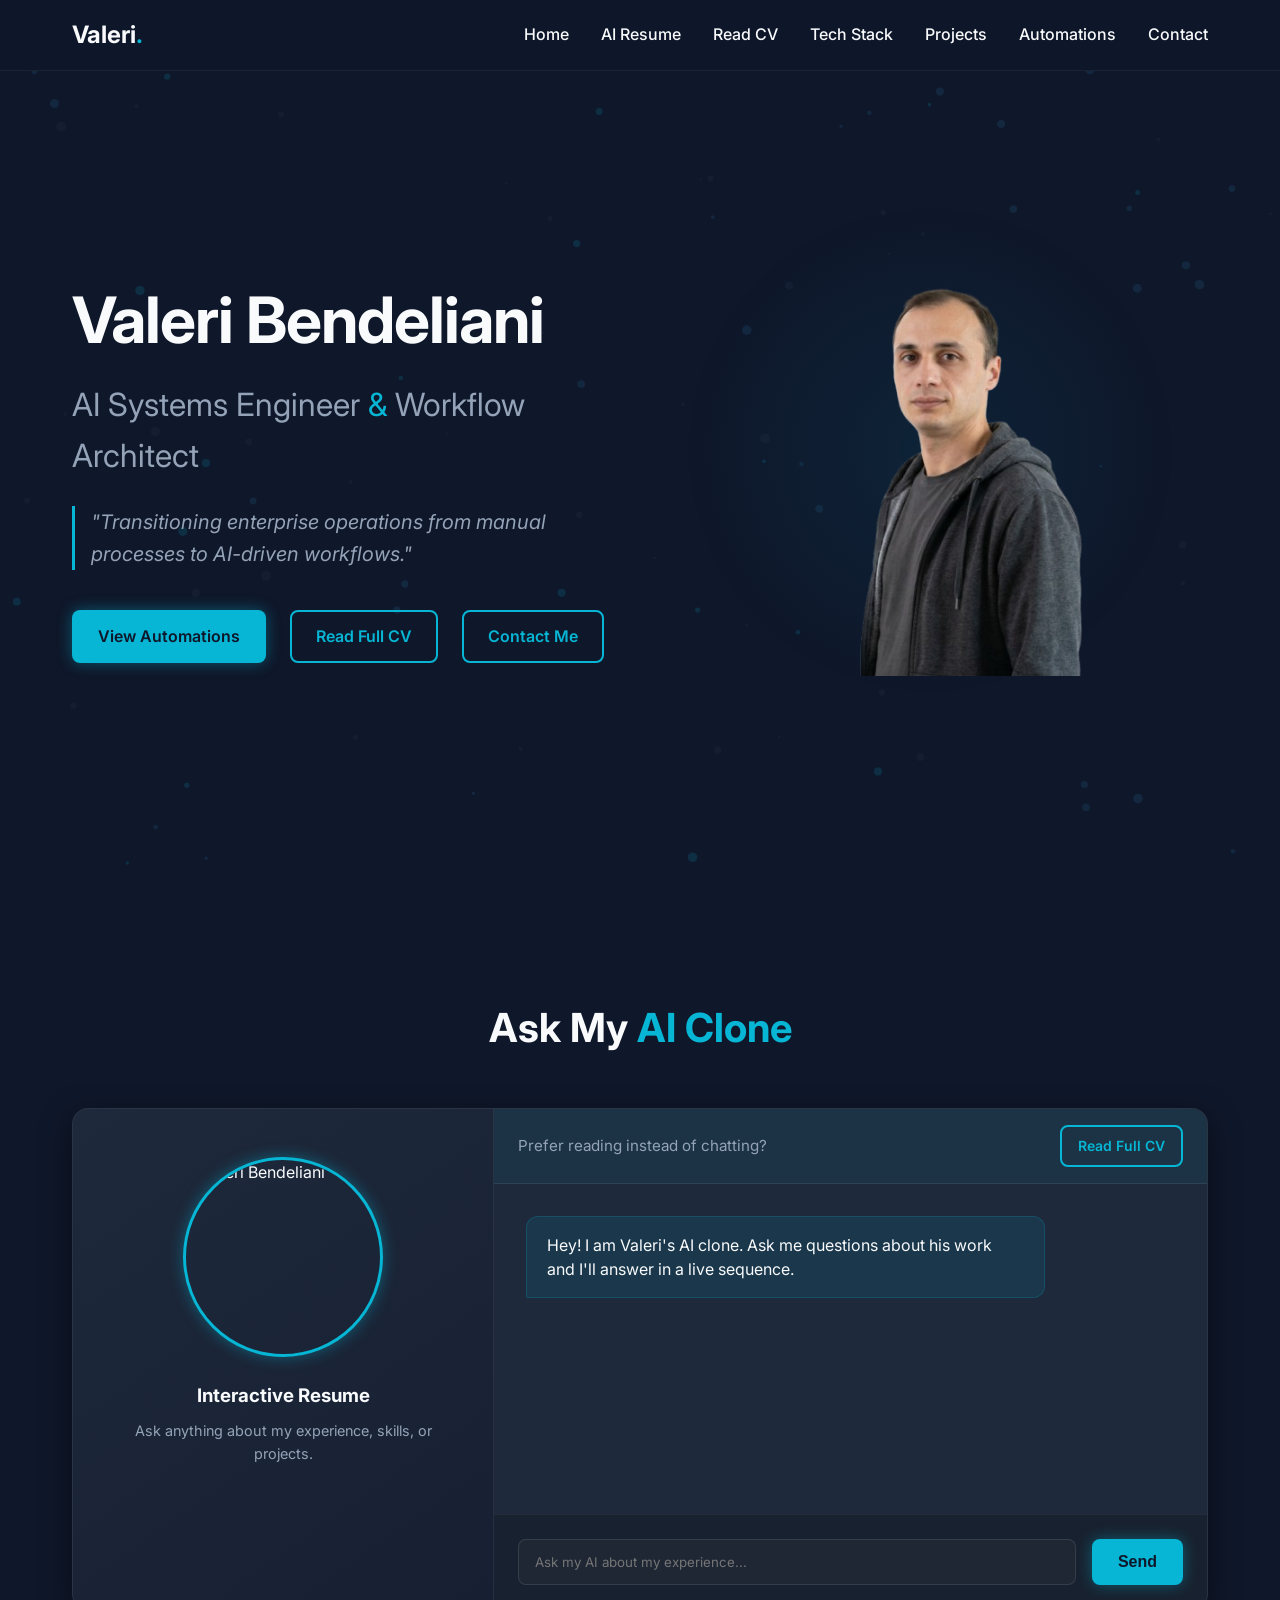
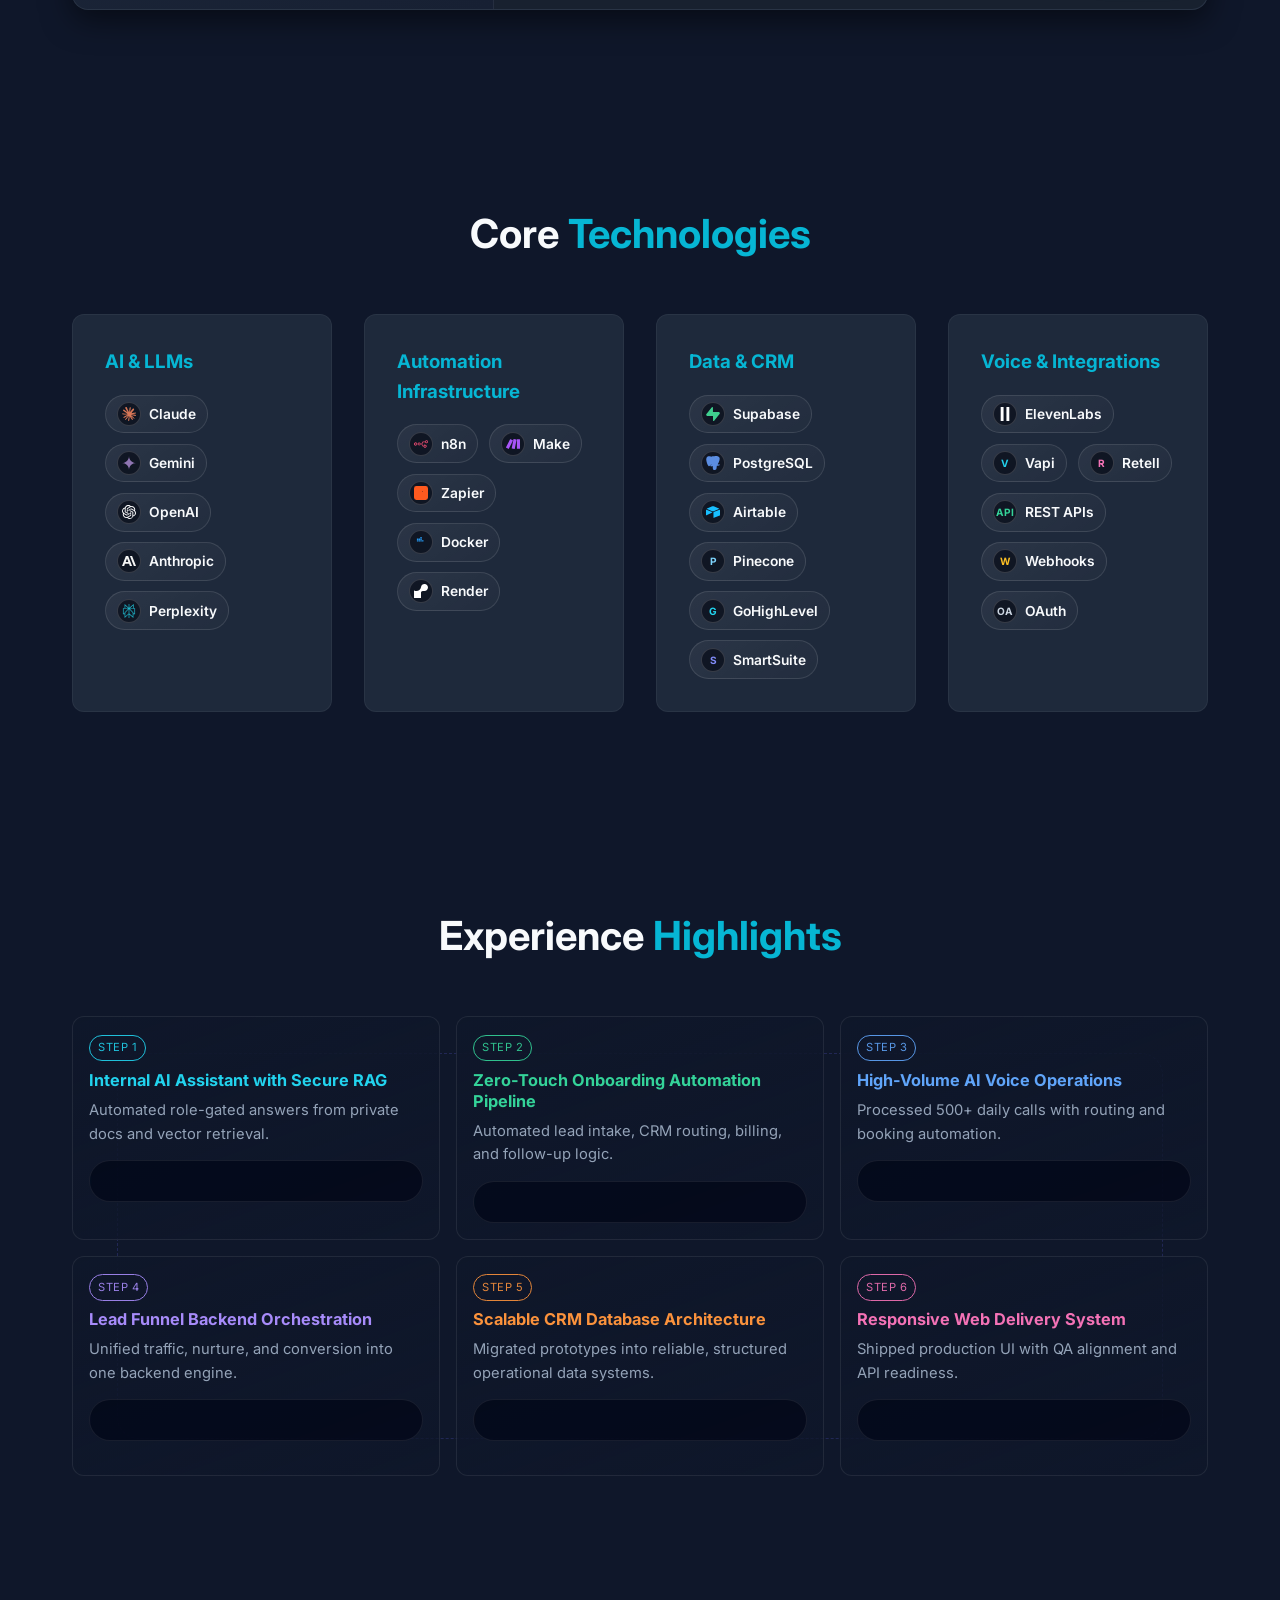
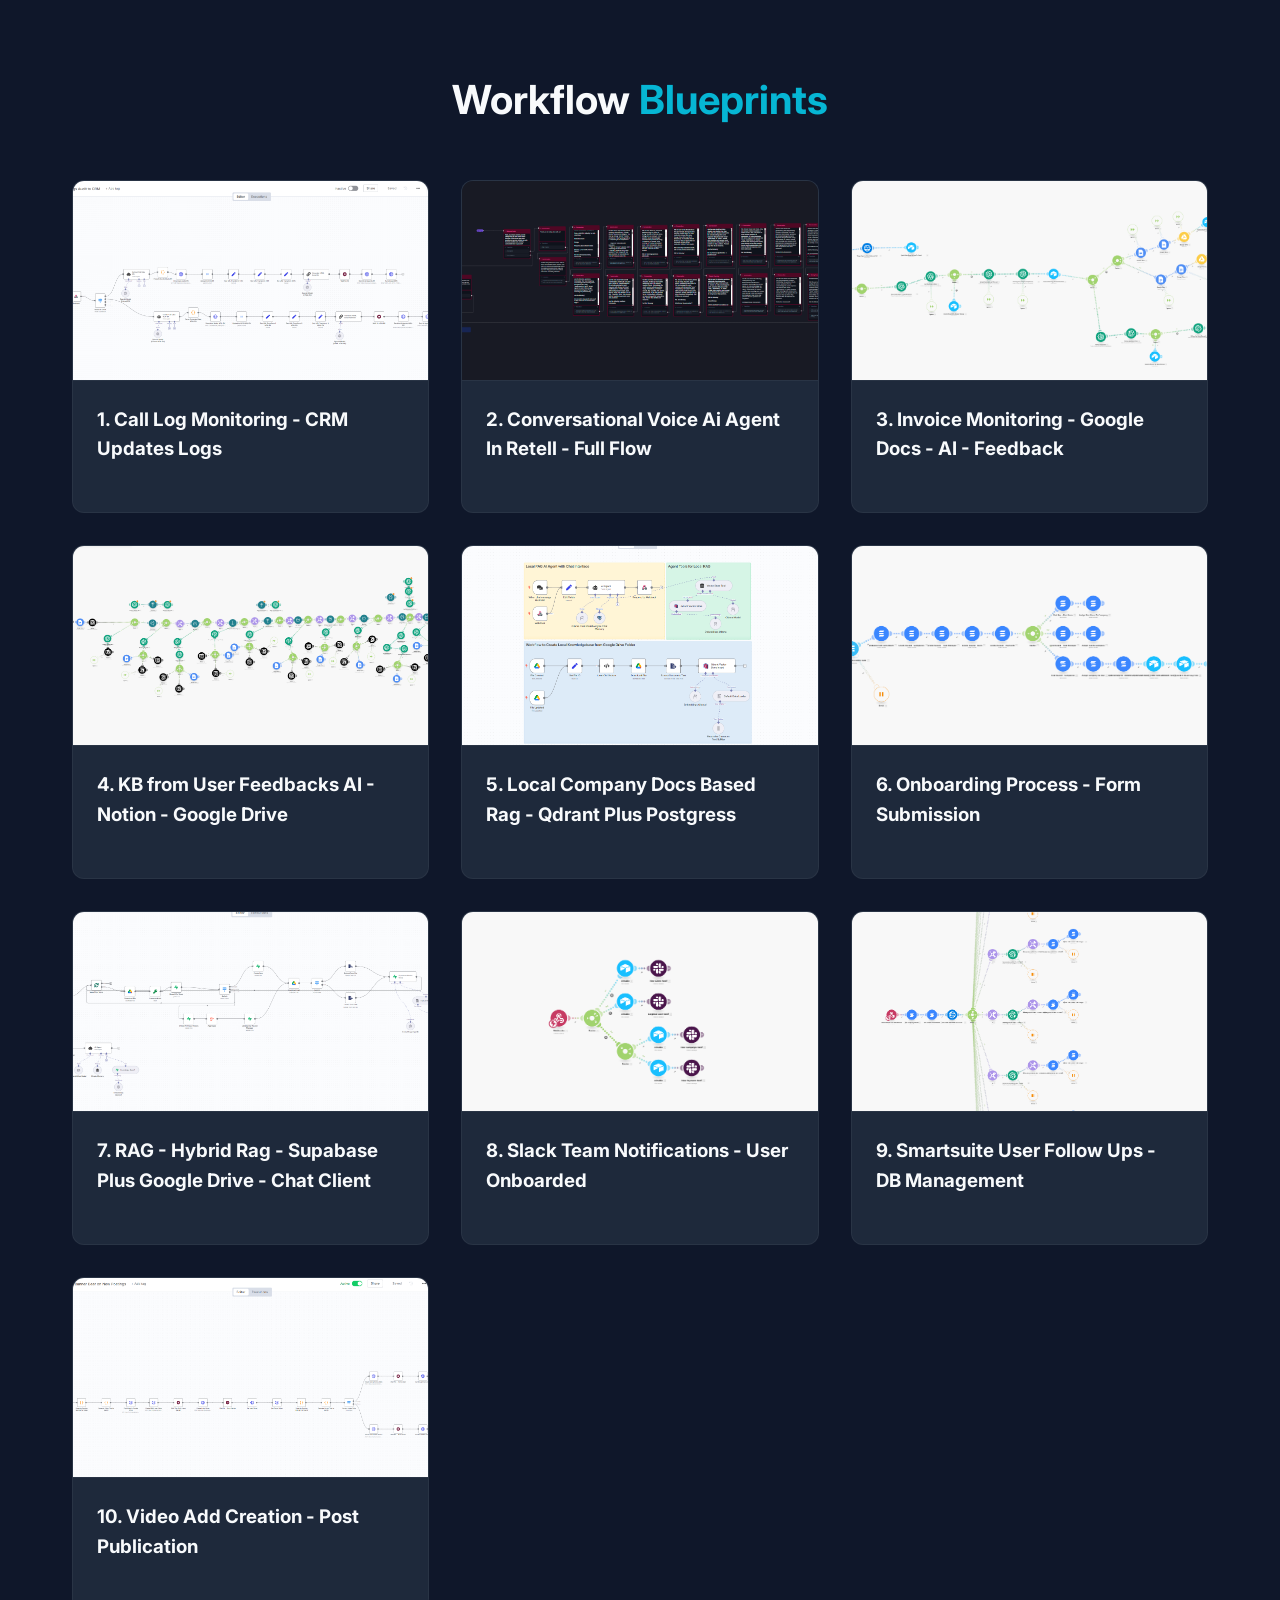
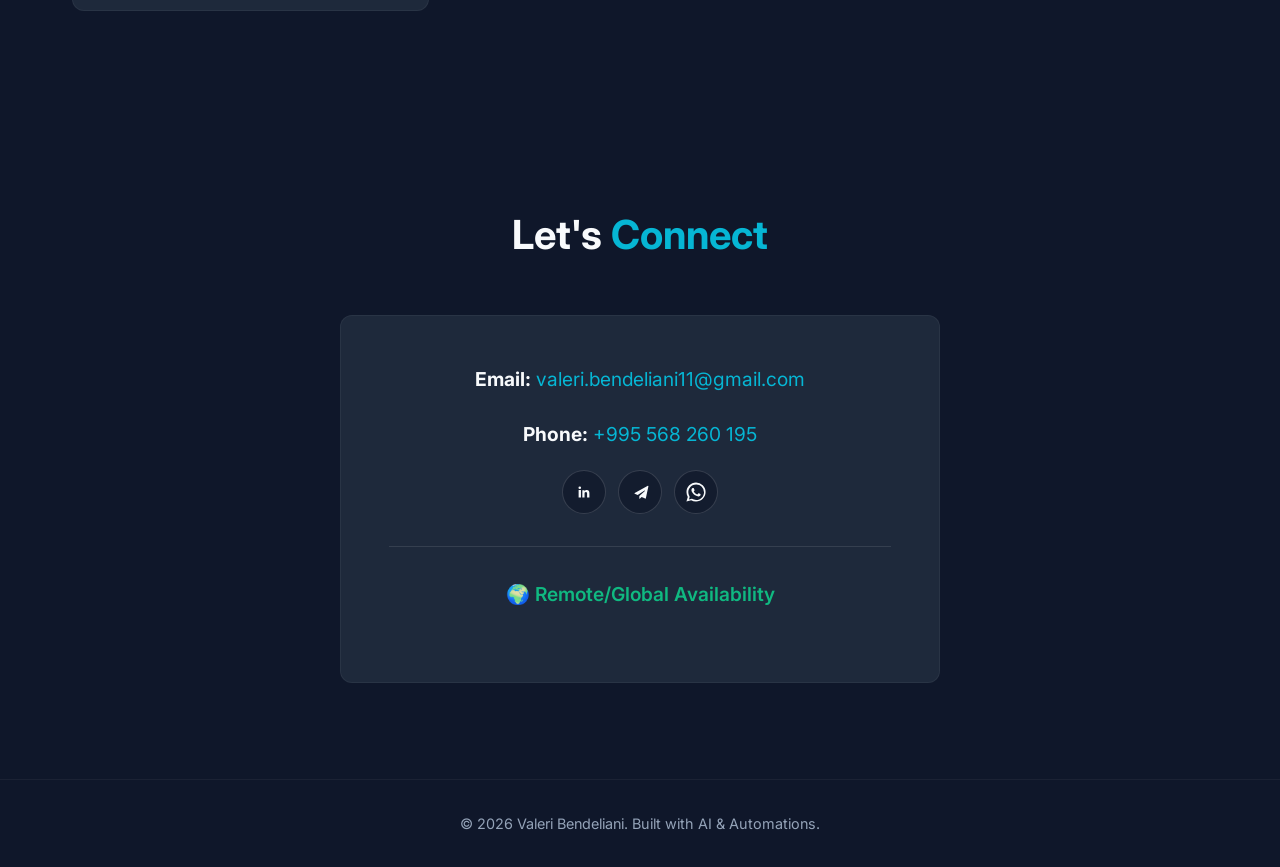
==== commit a23523f2: "refactor(projects): rebuild highlights into animated neon flow cards" ====
--- a/index.html
+++ b/index.html
@@ -137,145 +137,51 @@
     <!-- Projects Section -->
     <section id="projects" class="section">
         <h2 class="section-title">Experience <span class="accent">Highlights</span></h2>
-        <div class="grid projects-grid">
-            <article class="card project-visual-card">
-                <div class="project-copy">
-                    <h3>1. Enterprise Internal AI Assistant & RAG Architecture</h3>
-                    <p>Secure internal assistant with role-aware retrieval, policy controls, and grounded responses.</p>
-                    <ul class="project-metrics">
-                        <li>RBAC by clearance</li>
-                        <li>RAG over private docs</li>
-                        <li>Self-hosted infra</li>
-                    </ul>
-                    <details class="project-details">
-                        <summary>Read full case study</summary>
-                        <p>Built Open WebUI + n8n orchestration with Supabase vectors, strict role gating for sensitive financial context, and Docker/Render hosting for privacy and uptime control.</p>
-                    </details>
-                </div>
-                <div class="project-visual">
-                    <img src="assets/local-docs-rag.png" alt="Enterprise internal AI assistant architecture">
-                    <span class="pulse-tag" style="top: 16%; left: 9%;">Open WebUI</span>
-                    <span class="pulse-tag" style="top: 45%; left: 36%;">n8n</span>
-                    <span class="pulse-tag" style="top: 71%; left: 60%;">Supabase</span>
-                    <span class="signal-line"></span>
-                </div>
-            </article>
-
-            <article class="card project-visual-card">
-                <div class="project-copy">
-                    <h3>2. End-to-End Automated Customer Onboarding</h3>
-                    <p>Zero-touch onboarding from lead capture to payment confirmation with smart follow-up routing.</p>
-                    <ul class="project-metrics">
-                        <li>Lead to payment</li>
-                        <li>CRM sync + segmentation</li>
-                        <li>Email/SMS automation</li>
-                    </ul>
-                    <details class="project-details">
-                        <summary>Read full case study</summary>
-                        <p>Designed a Make.com/n8n pipeline that ingests lead webhooks, updates CRM systems, applies conditional segmentation, and triggers invoice/payment workflows plus multichannel follow-ups.</p>
-                    </details>
-                </div>
-                <div class="project-visual">
-                    <img src="assets/onboarding-process.png" alt="Automated customer onboarding flow">
-                    <span class="pulse-tag" style="top: 19%; left: 12%;">Lead Form</span>
-                    <span class="pulse-tag" style="top: 45%; left: 38%;">Routing</span>
-                    <span class="pulse-tag" style="top: 73%; left: 67%;">Payment</span>
-                    <span class="signal-line"></span>
-                </div>
-            </article>
-
-            <article class="card project-visual-card">
-                <div class="project-copy">
-                    <h3>3. AI Voice Agent & CRM Integration</h3>
-                    <p>High-volume voice automation with real-time lead scoring, routing, and calendar booking.</p>
-                    <ul class="project-metrics">
-                        <li>500+ calls/day</li>
-                        <li>70% faster response</li>
-                        <li>Airtable-connected</li>
-                    </ul>
-                    <details class="project-details">
-                        <summary>Read full case study</summary>
-                        <p>Implemented multi-department voice agents integrated with Airtable and booking logic, while continuously improving NLP quality using structured call logs and feedback loops.</p>
-                    </details>
-                </div>
-                <div class="project-visual">
-                    <img src="assets/voice-agent-retell.png" alt="AI voice agent architecture">
-                    <span class="pulse-tag" style="top: 15%; left: 10%;">Voice AI</span>
-                    <span class="pulse-tag" style="top: 43%; left: 40%;">CRM Sync</span>
-                    <span class="pulse-tag" style="top: 71%; left: 69%;">Calendar</span>
-                    <span class="signal-line"></span>
-                </div>
-            </article>
-
-            <article class="card project-visual-card">
-                <div class="project-copy">
-                    <h3>4. Backend Workflow & Lead Funnel Automation</h3>
-                    <p>Unified conversion architecture connecting traffic, nurture logic, and payment systems.</p>
-                    <ul class="project-metrics">
-                        <li>GHL-centered backend</li>
-                        <li>Cross-channel nurture</li>
-                        <li>Conversion-first design</li>
-                    </ul>
-                    <details class="project-details">
-                        <summary>Read full case study</summary>
-                        <p>Built GoHighLevel-based journey orchestration with integrated calendars, messaging, and payment events to support stronger lead response and cleaner conversion pipelines.</p>
-                    </details>
-                </div>
-                <div class="project-visual">
-                    <img src="assets/slack-notifications.png" alt="Lead funnel workflow architecture">
-                    <span class="pulse-tag" style="top: 15%; left: 8%;">Traffic</span>
-                    <span class="pulse-tag" style="top: 44%; left: 35%;">GHL Core</span>
-                    <span class="pulse-tag" style="top: 72%; left: 66%;">Conversion</span>
-                    <span class="signal-line"></span>
-                </div>
-            </article>
-
-            <article class="card project-visual-card">
-                <div class="project-copy">
-                    <h3>5. Database Architecture & Business Automation</h3>
-                    <p>Scalable CRM modeling from Airtable prototyping to production-ready structured systems.</p>
-                    <ul class="project-metrics">
-                        <li>Schema modernization</li>
-                        <li>Operational visibility</li>
-                        <li>60% onboarding reduction</li>
-                    </ul>
-                    <details class="project-details">
-                        <summary>Read full case study</summary>
-                        <p>Mapped strict business rules into scalable CRM/database structures, then layered onboarding/follow-up automation to reduce manual overhead and improve reporting reliability.</p>
-                    </details>
-                </div>
-                <div class="project-visual">
-                    <img src="assets/smartsuite-followups.png" alt="Database architecture and automation flow">
-                    <span class="pulse-tag" style="top: 17%; left: 10%;">Airtable</span>
-                    <span class="pulse-tag" style="top: 43%; left: 37%;">Schema</span>
-                    <span class="pulse-tag" style="top: 71%; left: 65%;">Automation</span>
-                    <span class="signal-line"></span>
-                </div>
-            </article>
-
-            <article class="card project-visual-card">
-                <div class="project-copy">
-                    <h3>6. Expert Web Development & WordPress Architecture</h3>
-                    <p>Responsive front-end execution with practical API-ready architecture and QA alignment.</p>
-                    <ul class="project-metrics">
-                        <li>High-fidelity UI</li>
-                        <li>WordPress + custom CSS</li>
-                        <li>API-aware delivery</li>
-                    </ul>
-                    <details class="project-details">
-                        <summary>Read full case study</summary>
-                        <p>Delivered responsive interfaces in HTML/CSS/WordPress with tight design-QA collaboration and architecture choices that supported endpoint integrations and long-term maintainability.</p>
-                    </details>
-                </div>
-                <div class="project-visual">
-                    <img src="assets/video-ad-creation.png" alt="Web development and production flow">
-                    <span class="pulse-tag" style="top: 16%; left: 10%;">Design</span>
-                    <span class="pulse-tag" style="top: 43%; left: 37%;">Build</span>
-                    <span class="pulse-tag" style="top: 72%; left: 65%;">Deploy</span>
-                    <span class="signal-line"></span>
-                </div>
-            </article>
-
+        <div class="projects-flow-shell">
+            <div class="projects-flow-line" aria-hidden="true"></div>
+            <div class="grid projects-grid">
+                <article class="card process-card c-cyan">
+                    <span class="step-pill">Step 1</span>
+                    <h3>Internal AI Assistant with Secure RAG</h3>
+                    <p>Automated role-gated answers from private docs and vector retrieval.</p>
+                    <div class="mini-flow" aria-hidden="true"><span></span><span></span><span></span></div>
+                </article>
+
+                <article class="card process-card c-green">
+                    <span class="step-pill">Step 2</span>
+                    <h3>Zero-Touch Onboarding Automation Pipeline</h3>
+                    <p>Automated lead intake, CRM routing, billing, and follow-up logic.</p>
+                    <div class="mini-flow" aria-hidden="true"><span></span><span></span><span></span></div>
+                </article>
+
+                <article class="card process-card c-blue">
+                    <span class="step-pill">Step 3</span>
+                    <h3>High-Volume AI Voice Operations</h3>
+                    <p>Processed 500+ daily calls with routing and booking automation.</p>
+                    <div class="mini-flow" aria-hidden="true"><span></span><span></span><span></span></div>
+                </article>
+
+                <article class="card process-card c-purple">
+                    <span class="step-pill">Step 4</span>
+                    <h3>Lead Funnel Backend Orchestration</h3>
+                    <p>Unified traffic, nurture, and conversion into one backend engine.</p>
+                    <div class="mini-flow" aria-hidden="true"><span></span><span></span><span></span></div>
+                </article>
+
+                <article class="card process-card c-orange">
+                    <span class="step-pill">Step 5</span>
+                    <h3>Scalable CRM Database Architecture</h3>
+                    <p>Migrated prototypes into reliable, structured operational data systems.</p>
+                    <div class="mini-flow" aria-hidden="true"><span></span><span></span><span></span></div>
+                </article>
+
+                <article class="card process-card c-pink">
+                    <span class="step-pill">Step 6</span>
+                    <h3>Responsive Web Delivery System</h3>
+                    <p>Shipped production UI with QA alignment and API readiness.</p>
+                    <div class="mini-flow" aria-hidden="true"><span></span><span></span><span></span></div>
+                </article>
+            </div>
         </div>
     </section>
 
--- a/style.css
+++ b/style.css
@@ -500,192 +500,107 @@
 }
 
 /* Projects */
+.projects-flow-shell {
+    position: relative;
+}
+
+.projects-flow-line {
+    position: absolute;
+    inset: 8% 4% 8% 4%;
+    border: 1px dashed rgba(99, 102, 241, 0.22);
+    border-radius: 22px;
+    pointer-events: none;
+}
+
 .projects-grid {
-    grid-template-columns: 1fr;
-    gap: 1.3rem;
-}
-
-.project-visual-card {
-    display: grid;
-    grid-template-columns: 1.05fr 1fr;
-    gap: 1.2rem;
-    align-items: center;
-    padding: 1.25rem;
-}
-
-.project-copy h3 {
+    grid-template-columns: repeat(3, minmax(0, 1fr));
+    gap: 1rem;
+    position: relative;
+    z-index: 2;
+}
+
+.process-card {
+    padding: 1rem;
+    min-height: 220px;
+    border: 1px solid rgba(255, 255, 255, 0.08);
+    background: linear-gradient(160deg, rgba(15, 23, 42, 0.96), rgba(15, 23, 42, 0.72));
+}
+
+.step-pill {
+    display: inline-block;
+    padding: 0.2rem 0.52rem;
+    border-radius: 999px;
+    font-size: 0.7rem;
+    letter-spacing: 0.04em;
+    text-transform: uppercase;
+    border: 1px solid currentColor;
+    opacity: 0.9;
+    margin-bottom: 0.55rem;
+}
+
+.process-card h3 {
+    font-size: 1.02rem;
+    line-height: 1.28;
     margin-bottom: 0.5rem;
-    font-size: 1.2rem;
-}
-
-.project-copy p {
+}
+
+.process-card p {
     color: var(--text-muted);
-    margin-bottom: 0.85rem;
-}
-
-.project-metrics {
-    list-style: none;
-    display: flex;
-    flex-wrap: wrap;
-    gap: 0.5rem;
-    margin-bottom: 0.8rem;
-}
-
-.project-metrics li {
-    padding: 0.26rem 0.6rem;
+    font-size: 0.92rem;
+}
+
+.mini-flow {
+    margin-top: 0.85rem;
+    height: 42px;
     border-radius: 999px;
-    border: 1px solid rgba(6, 182, 212, 0.26);
-    background: rgba(6, 182, 212, 0.1);
-    font-size: 0.76rem;
-    color: #b8ecf6;
-}
-
-.project-details summary {
-    display: inline-flex;
-    align-items: center;
-    gap: 0.45rem;
-    cursor: pointer;
-    padding: 0.42rem 0.72rem;
-    border-radius: 8px;
-    border: 1px solid rgba(16, 185, 129, 0.35);
-    background: rgba(16, 185, 129, 0.1);
-    color: #7bf4ca;
-    font-size: 0.86rem;
-    font-weight: 700;
-    list-style: none;
-}
-
-.project-details summary::-webkit-details-marker {
-    display: none;
-}
-
-.project-details summary::before {
-    content: "+";
-    font-size: 1rem;
-    line-height: 1;
-}
-
-.project-details[open] summary::before {
-    content: "-";
-}
-
-.project-details p {
-    margin-top: 0.8rem;
-    color: var(--text-muted);
-}
-
-.project-visual {
     position: relative;
-    height: 240px;
-    border-radius: 12px;
+    background: rgba(2, 6, 23, 0.7);
     border: 1px solid rgba(255, 255, 255, 0.08);
     overflow: hidden;
 }
 
-.project-visual img {
-    width: 100%;
-    height: 100%;
-    object-fit: cover;
-    transform: scale(1.01);
-    filter: saturate(1.05);
-}
-
-.project-visual::before {
-    content: "";
-    position: absolute;
-    inset: 0;
-    background: linear-gradient(115deg, rgba(8, 14, 26, 0.72), rgba(8, 14, 26, 0.24));
-}
-
-.project-visual::after {
-    content: "";
-    position: absolute;
-    top: -120%;
-    left: -32%;
-    width: 52%;
-    height: 360%;
-    background: linear-gradient(180deg, transparent, rgba(6, 182, 212, 0.2), transparent);
-    transform: rotate(22deg);
-    animation: scanLight 5.2s linear infinite;
-}
-
-.pulse-tag {
-    position: absolute;
-    z-index: 2;
-    display: inline-flex;
-    align-items: center;
-    justify-content: center;
-    padding: 0.28rem 0.52rem;
-    border-radius: 999px;
-    font-size: 0.7rem;
-    font-weight: 700;
-    color: var(--text-main);
-    border: 1px solid rgba(255, 255, 255, 0.34);
-    background: rgba(15, 23, 42, 0.88);
-    box-shadow: 0 0 14px rgba(6, 182, 212, 0.2);
-    animation: tagPulse 3.2s ease-in-out infinite;
-}
-
-.signal-line {
-    z-index: 2;
-    position: absolute;
-    left: 8%;
-    right: 8%;
-    top: 56%;
-    height: 3px;
-    border-radius: 999px;
-    background: linear-gradient(90deg, rgba(6, 182, 212, 0.18), rgba(56, 189, 248, 0.75), rgba(16, 185, 129, 0.22));
-}
-
-.signal-line::after {
-    content: "";
+.mini-flow span {
     position: absolute;
     top: 50%;
-    left: 0;
+    transform: translateY(-50%);
     width: 10px;
     height: 10px;
     border-radius: 50%;
-    transform: translate(-50%, -50%);
-    background: var(--accent-primary);
-    box-shadow: 0 0 16px rgba(6, 182, 212, 0.9);
-    animation: dataRun 2.8s linear infinite;
-}
-
-@keyframes dataRun {
-    0% {
-        left: 0;
-        opacity: 0.3;
-    }
-    100% {
-        left: 100%;
-        opacity: 1;
-    }
-}
-
-@keyframes tagPulse {
-    0%, 100% {
-        transform: translateY(0);
-        box-shadow: 0 0 12px rgba(6, 182, 212, 0.16);
-    }
-    50% {
-        transform: translateY(-2px);
-        box-shadow: 0 0 18px rgba(6, 182, 212, 0.35);
-    }
-}
-
-@keyframes scanLight {
-    0% {
-        transform: translateX(-40%) rotate(22deg);
-    }
-    100% {
-        transform: translateX(240%) rotate(22deg);
-    }
+    background: currentColor;
+    box-shadow: 0 0 10px currentColor;
+    opacity: 0.85;
+}
+
+.mini-flow span:nth-child(1) {
+    left: -5%;
+    animation: pulseRun 2.8s linear infinite;
+}
+
+.mini-flow span:nth-child(2) {
+    left: -12%;
+    animation: pulseRun 2.8s linear infinite 0.65s;
+}
+
+.mini-flow span:nth-child(3) {
+    left: -20%;
+    animation: pulseRun 2.8s linear infinite 1.3s;
+}
+
+.process-card.c-cyan { color: #22d3ee; }
+.process-card.c-green { color: #34d399; }
+.process-card.c-blue { color: #60a5fa; }
+.process-card.c-purple { color: #a78bfa; }
+.process-card.c-orange { color: #fb923c; }
+.process-card.c-pink { color: #f472b6; }
+
+@keyframes pulseRun {
+    0% { left: -5%; opacity: 0; }
+    15% { opacity: 1; }
+    100% { left: 102%; opacity: 0.3; }
 }
 
 @media (prefers-reduced-motion: reduce) {
-    .pulse-tag,
-    .signal-line::after,
-    .project-visual::after {
+    .mini-flow span {
         animation: none;
     }
 }
@@ -838,16 +753,12 @@
         flex-direction: column;
     }
 
-    .project-visual-card {
+    .projects-flow-line {
+        display: none;
+    }
+
+    .projects-grid {
         grid-template-columns: 1fr;
-    }
-
-    .project-visual {
-        height: 210px;
-    }
-
-    .pulse-tag {
-        font-size: 0.65rem;
     }
     
     .chat-profile {
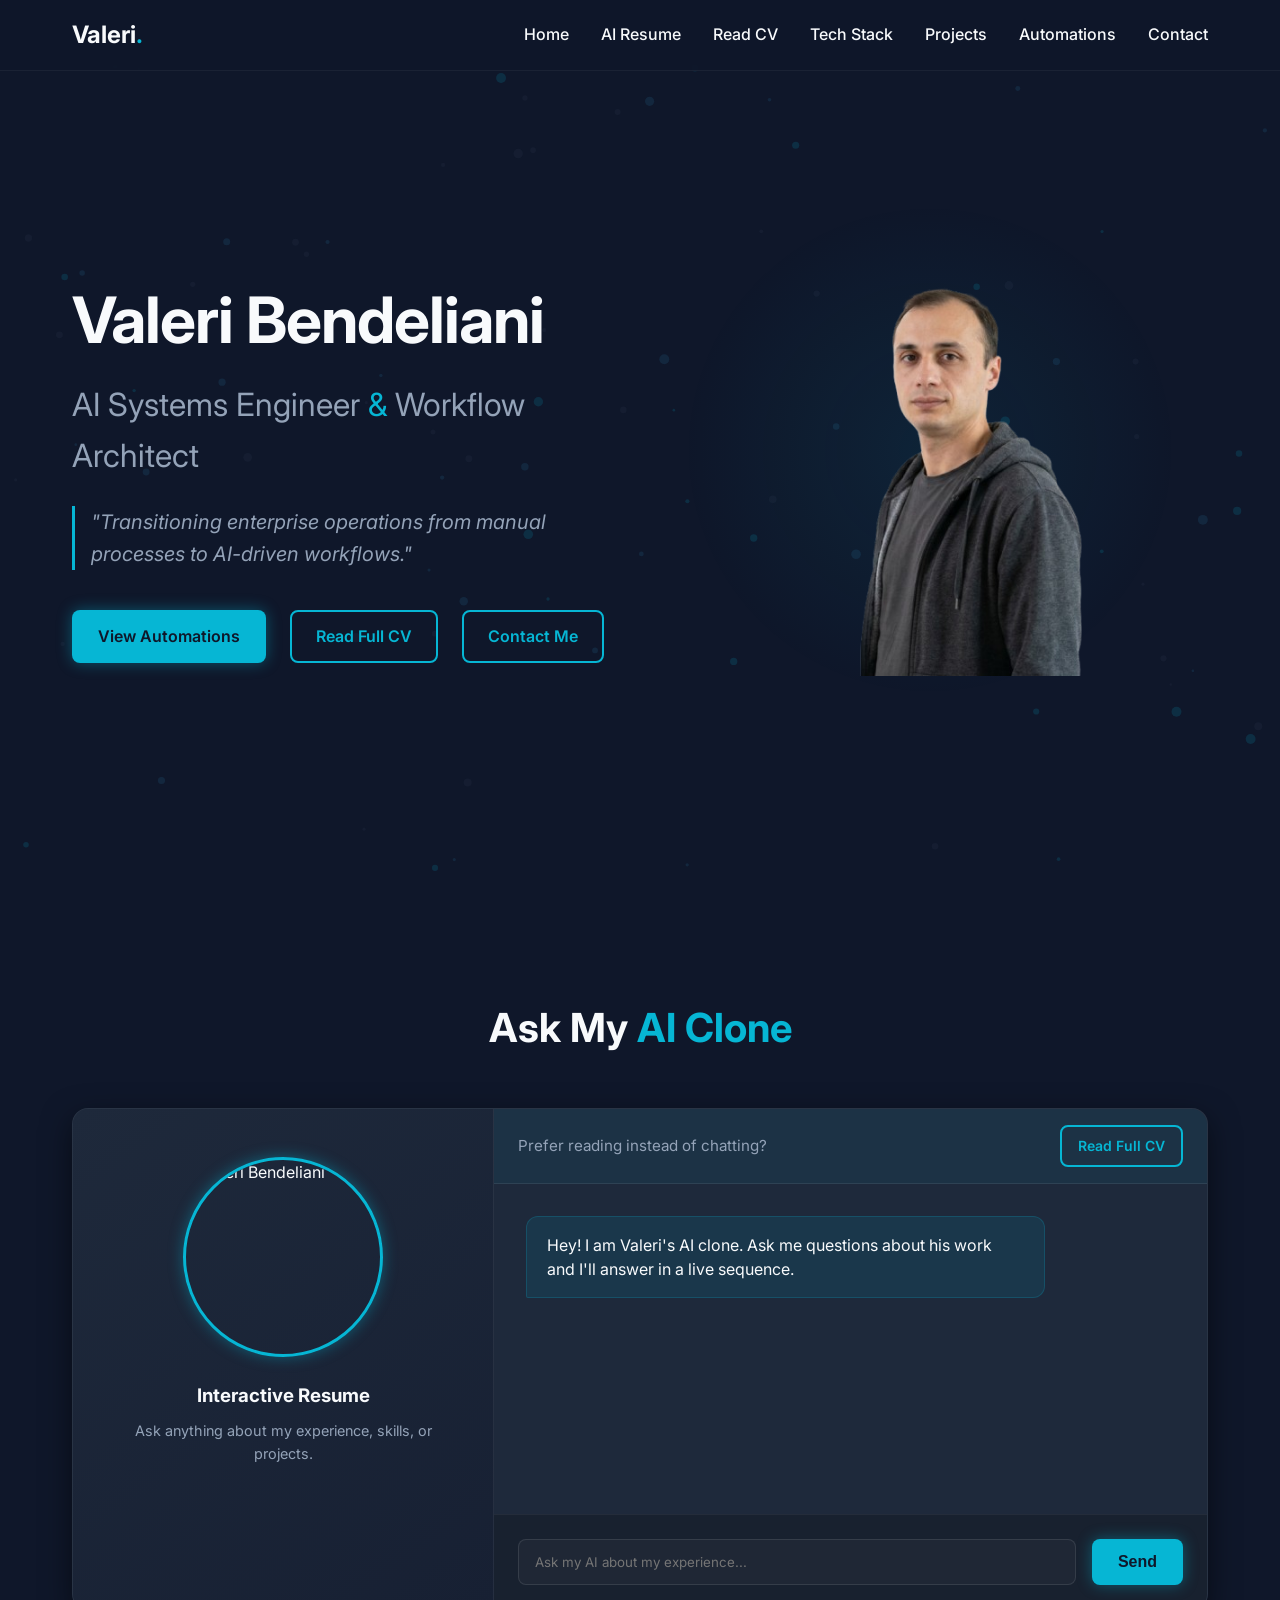
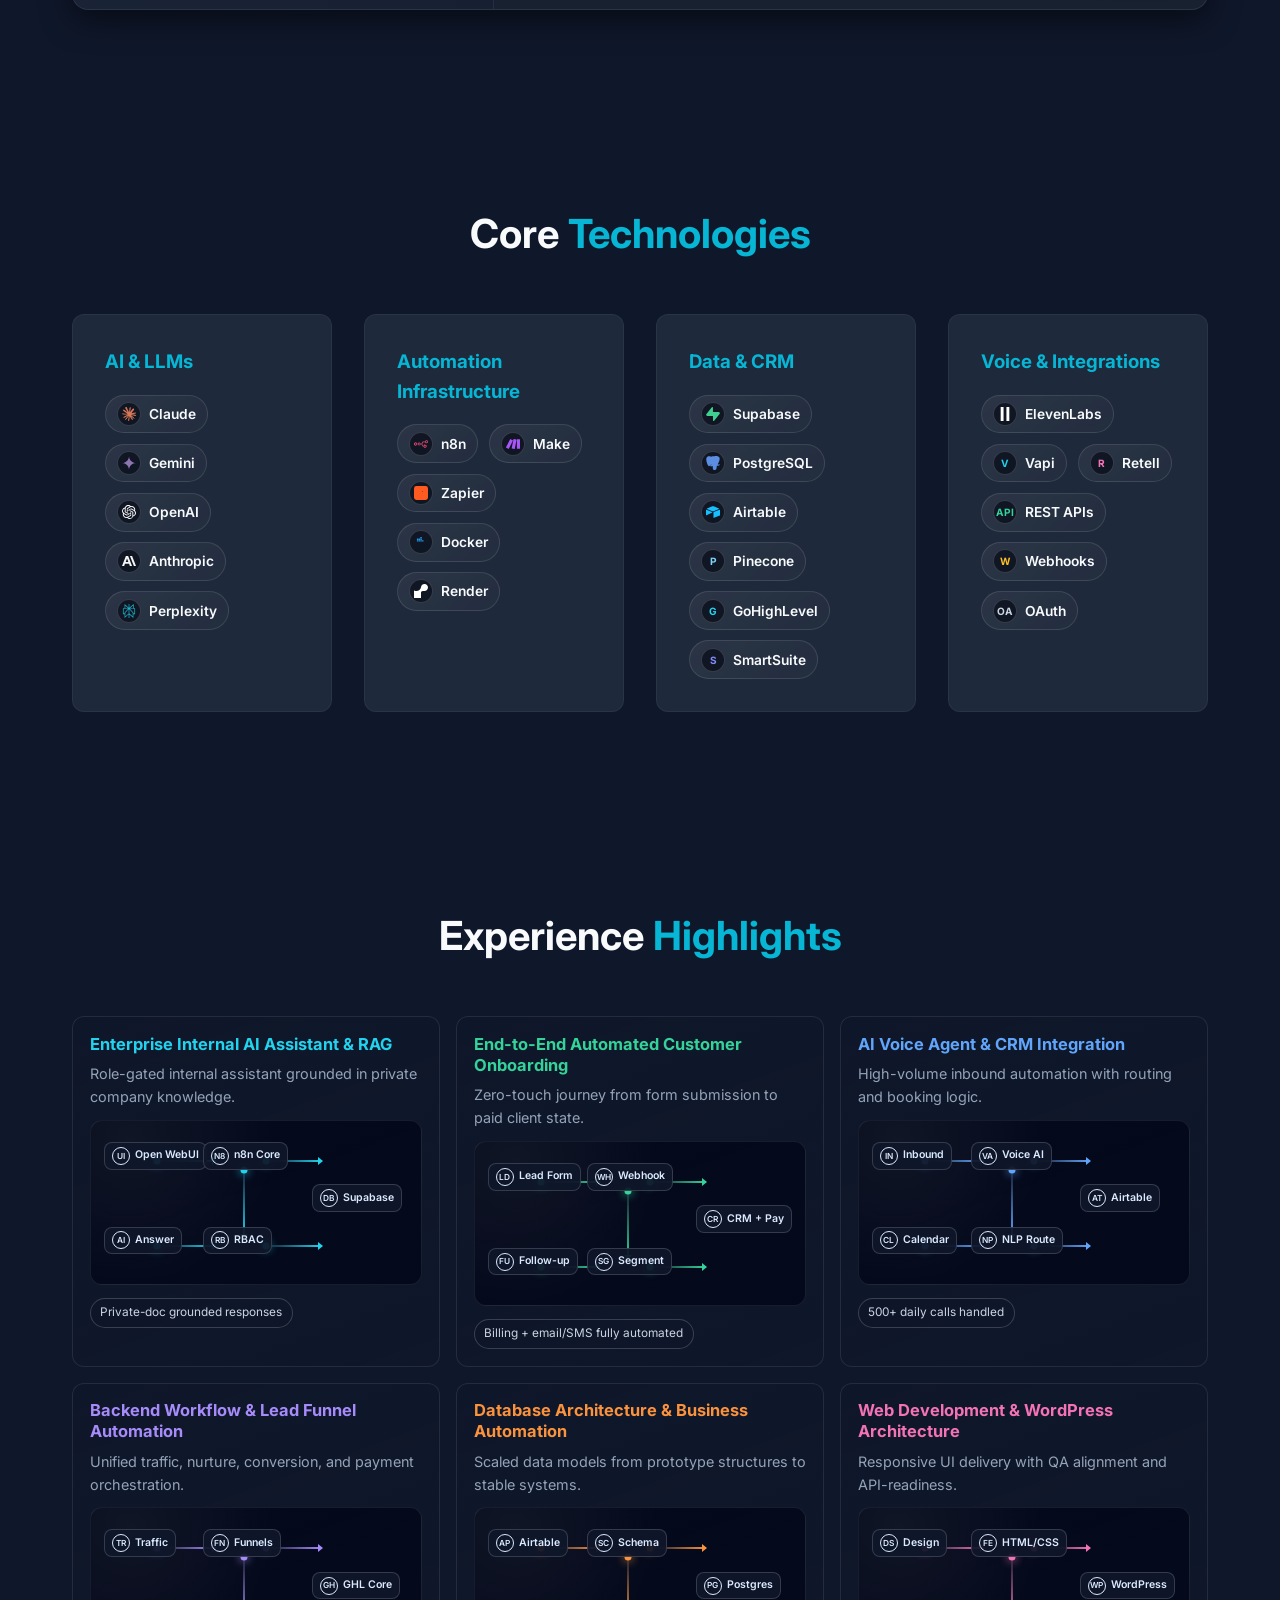
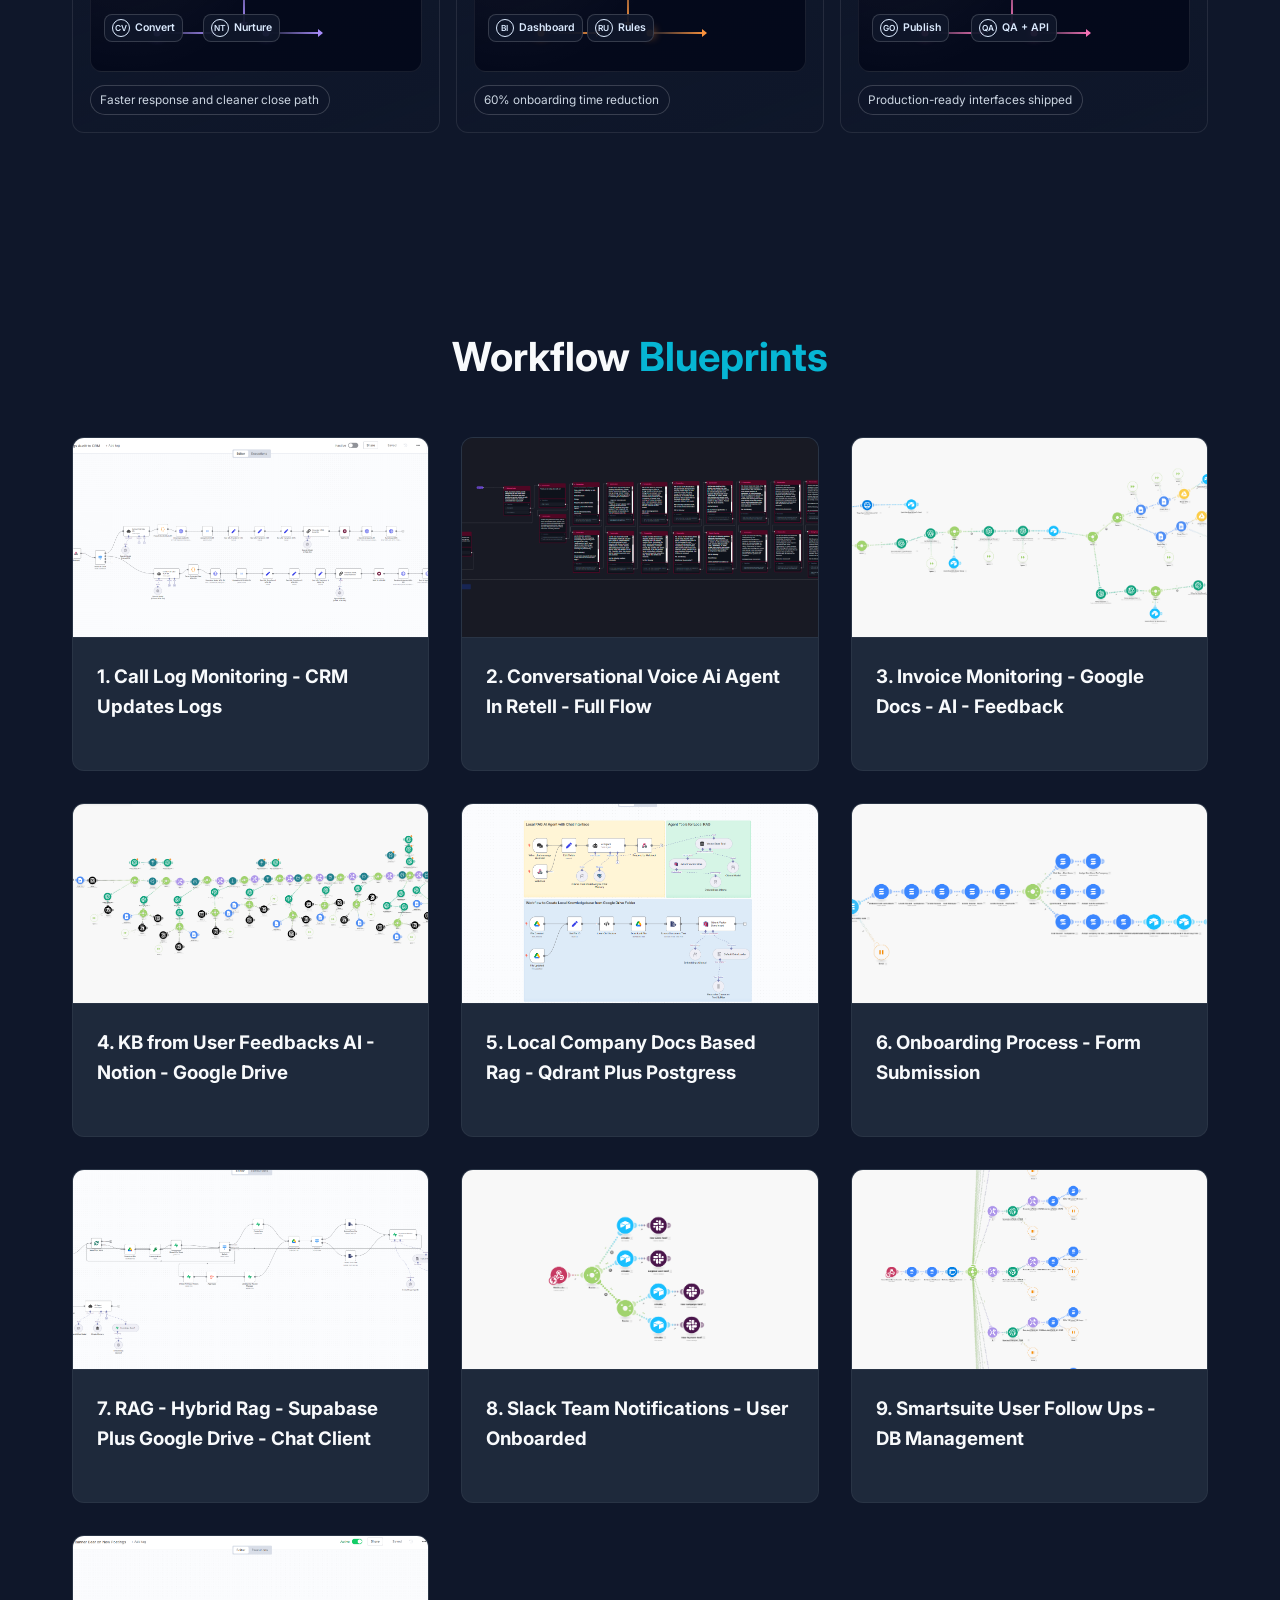
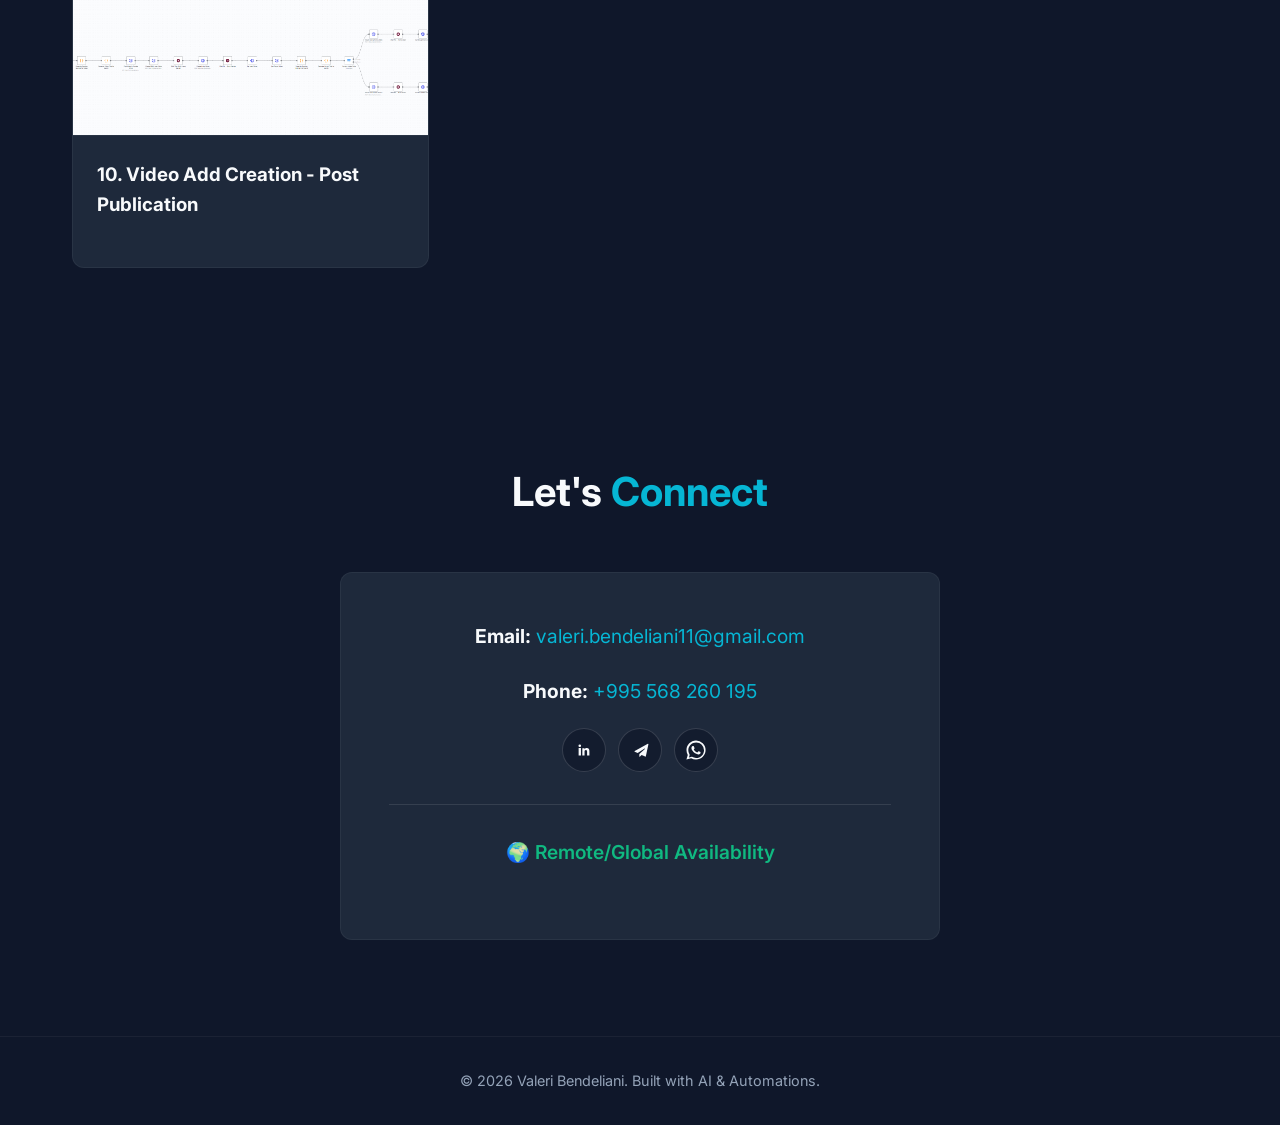
==== commit 74ac02fa: "refactor(projects): add module-style animated diagrams per highlight" ====
--- a/index.html
+++ b/index.html
@@ -137,51 +137,90 @@
     <!-- Projects Section -->
     <section id="projects" class="section">
         <h2 class="section-title">Experience <span class="accent">Highlights</span></h2>
-        <div class="projects-flow-shell">
-            <div class="projects-flow-line" aria-hidden="true"></div>
-            <div class="grid projects-grid">
-                <article class="card process-card c-cyan">
-                    <span class="step-pill">Step 1</span>
-                    <h3>Internal AI Assistant with Secure RAG</h3>
-                    <p>Automated role-gated answers from private docs and vector retrieval.</p>
-                    <div class="mini-flow" aria-hidden="true"><span></span><span></span><span></span></div>
-                </article>
-
-                <article class="card process-card c-green">
-                    <span class="step-pill">Step 2</span>
-                    <h3>Zero-Touch Onboarding Automation Pipeline</h3>
-                    <p>Automated lead intake, CRM routing, billing, and follow-up logic.</p>
-                    <div class="mini-flow" aria-hidden="true"><span></span><span></span><span></span></div>
-                </article>
-
-                <article class="card process-card c-blue">
-                    <span class="step-pill">Step 3</span>
-                    <h3>High-Volume AI Voice Operations</h3>
-                    <p>Processed 500+ daily calls with routing and booking automation.</p>
-                    <div class="mini-flow" aria-hidden="true"><span></span><span></span><span></span></div>
-                </article>
-
-                <article class="card process-card c-purple">
-                    <span class="step-pill">Step 4</span>
-                    <h3>Lead Funnel Backend Orchestration</h3>
-                    <p>Unified traffic, nurture, and conversion into one backend engine.</p>
-                    <div class="mini-flow" aria-hidden="true"><span></span><span></span><span></span></div>
-                </article>
-
-                <article class="card process-card c-orange">
-                    <span class="step-pill">Step 5</span>
-                    <h3>Scalable CRM Database Architecture</h3>
-                    <p>Migrated prototypes into reliable, structured operational data systems.</p>
-                    <div class="mini-flow" aria-hidden="true"><span></span><span></span><span></span></div>
-                </article>
-
-                <article class="card process-card c-pink">
-                    <span class="step-pill">Step 6</span>
-                    <h3>Responsive Web Delivery System</h3>
-                    <p>Shipped production UI with QA alignment and API readiness.</p>
-                    <div class="mini-flow" aria-hidden="true"><span></span><span></span><span></span></div>
-                </article>
-            </div>
+        <div class="grid projects-grid">
+            <article class="card module-card t-cyan">
+                <h3>Enterprise Internal AI Assistant &amp; RAG</h3>
+                <p>Role-gated internal assistant grounded in private company knowledge.</p>
+                <div class="module-diagram" aria-hidden="true">
+                    <span class="module-box pos-a"><span class="micon">UI</span>Open WebUI</span>
+                    <span class="module-box pos-b"><span class="micon">N8</span>n8n Core</span>
+                    <span class="module-box pos-c"><span class="micon">RB</span>RBAC</span>
+                    <span class="module-box pos-d"><span class="micon">DB</span>Supabase</span>
+                    <span class="module-box pos-e"><span class="micon">AI</span>Answer</span>
+                    <span class="link h l1"></span><span class="link h l2"></span><span class="link h l3"></span><span class="link h l4"></span><span class="link v l5"></span>
+                </div>
+                <span class="result-chip">Private-doc grounded responses</span>
+            </article>
+
+            <article class="card module-card t-green">
+                <h3>End-to-End Automated Customer Onboarding</h3>
+                <p>Zero-touch journey from form submission to paid client state.</p>
+                <div class="module-diagram" aria-hidden="true">
+                    <span class="module-box pos-a"><span class="micon">LD</span>Lead Form</span>
+                    <span class="module-box pos-b"><span class="micon">WH</span>Webhook</span>
+                    <span class="module-box pos-c"><span class="micon">SG</span>Segment</span>
+                    <span class="module-box pos-d"><span class="micon">CR</span>CRM + Pay</span>
+                    <span class="module-box pos-e"><span class="micon">FU</span>Follow-up</span>
+                    <span class="link h l1"></span><span class="link h l2"></span><span class="link h l3"></span><span class="link h l4"></span><span class="link v l5"></span>
+                </div>
+                <span class="result-chip">Billing + email/SMS fully automated</span>
+            </article>
+
+            <article class="card module-card t-blue">
+                <h3>AI Voice Agent &amp; CRM Integration</h3>
+                <p>High-volume inbound automation with routing and booking logic.</p>
+                <div class="module-diagram" aria-hidden="true">
+                    <span class="module-box pos-a"><span class="micon">IN</span>Inbound</span>
+                    <span class="module-box pos-b"><span class="micon">VA</span>Voice AI</span>
+                    <span class="module-box pos-c"><span class="micon">NP</span>NLP Route</span>
+                    <span class="module-box pos-d"><span class="micon">AT</span>Airtable</span>
+                    <span class="module-box pos-e"><span class="micon">CL</span>Calendar</span>
+                    <span class="link h l1"></span><span class="link h l2"></span><span class="link h l3"></span><span class="link h l4"></span><span class="link v l5"></span>
+                </div>
+                <span class="result-chip">500+ daily calls handled</span>
+            </article>
+
+            <article class="card module-card t-purple">
+                <h3>Backend Workflow &amp; Lead Funnel Automation</h3>
+                <p>Unified traffic, nurture, conversion, and payment orchestration.</p>
+                <div class="module-diagram" aria-hidden="true">
+                    <span class="module-box pos-a"><span class="micon">TR</span>Traffic</span>
+                    <span class="module-box pos-b"><span class="micon">FN</span>Funnels</span>
+                    <span class="module-box pos-c"><span class="micon">NT</span>Nurture</span>
+                    <span class="module-box pos-d"><span class="micon">GH</span>GHL Core</span>
+                    <span class="module-box pos-e"><span class="micon">CV</span>Convert</span>
+                    <span class="link h l1"></span><span class="link h l2"></span><span class="link h l3"></span><span class="link h l4"></span><span class="link v l5"></span>
+                </div>
+                <span class="result-chip">Faster response and cleaner close path</span>
+            </article>
+
+            <article class="card module-card t-orange">
+                <h3>Database Architecture &amp; Business Automation</h3>
+                <p>Scaled data models from prototype structures to stable systems.</p>
+                <div class="module-diagram" aria-hidden="true">
+                    <span class="module-box pos-a"><span class="micon">AP</span>Airtable</span>
+                    <span class="module-box pos-b"><span class="micon">SC</span>Schema</span>
+                    <span class="module-box pos-c"><span class="micon">RU</span>Rules</span>
+                    <span class="module-box pos-d"><span class="micon">PG</span>Postgres</span>
+                    <span class="module-box pos-e"><span class="micon">BI</span>Dashboard</span>
+                    <span class="link h l1"></span><span class="link h l2"></span><span class="link h l3"></span><span class="link h l4"></span><span class="link v l5"></span>
+                </div>
+                <span class="result-chip">60% onboarding time reduction</span>
+            </article>
+
+            <article class="card module-card t-pink">
+                <h3>Web Development &amp; WordPress Architecture</h3>
+                <p>Responsive UI delivery with QA alignment and API-readiness.</p>
+                <div class="module-diagram" aria-hidden="true">
+                    <span class="module-box pos-a"><span class="micon">DS</span>Design</span>
+                    <span class="module-box pos-b"><span class="micon">FE</span>HTML/CSS</span>
+                    <span class="module-box pos-c"><span class="micon">QA</span>QA + API</span>
+                    <span class="module-box pos-d"><span class="micon">WP</span>WordPress</span>
+                    <span class="module-box pos-e"><span class="micon">GO</span>Publish</span>
+                    <span class="link h l1"></span><span class="link h l2"></span><span class="link h l3"></span><span class="link h l4"></span><span class="link v l5"></span>
+                </div>
+                <span class="result-chip">Production-ready interfaces shipped</span>
+            </article>
         </div>
     </section>
 
--- a/style.css
+++ b/style.css
@@ -500,107 +500,169 @@
 }
 
 /* Projects */
-.projects-flow-shell {
-    position: relative;
-}
-
-.projects-flow-line {
-    position: absolute;
-    inset: 8% 4% 8% 4%;
-    border: 1px dashed rgba(99, 102, 241, 0.22);
-    border-radius: 22px;
-    pointer-events: none;
-}
-
 .projects-grid {
     grid-template-columns: repeat(3, minmax(0, 1fr));
     gap: 1rem;
+}
+
+.module-card {
+    min-height: 305px;
+    padding: 1.05rem;
+    border: 1px solid rgba(255, 255, 255, 0.09);
+    background: linear-gradient(160deg, rgba(15, 23, 42, 0.95), rgba(15, 23, 42, 0.72));
+}
+
+.module-card h3 {
+    font-size: 1.03rem;
+    line-height: 1.28;
+    margin-bottom: 0.44rem;
+}
+
+.module-card p {
+    color: var(--text-muted);
+    font-size: 0.9rem;
+    margin-bottom: 0.72rem;
+}
+
+.module-diagram {
     position: relative;
+    height: 165px;
+    margin-bottom: 0.82rem;
+    border-radius: 12px;
+    border: 1px solid rgba(255, 255, 255, 0.08);
+    background: radial-gradient(circle at 12% 12%, rgba(255, 255, 255, 0.05), transparent 45%), rgba(2, 6, 23, 0.74);
+    overflow: hidden;
+}
+
+.module-box {
+    position: absolute;
+    display: inline-flex;
+    align-items: center;
+    gap: 0.32rem;
+    padding: 0.24rem 0.42rem;
+    border-radius: 8px;
+    font-size: 0.66rem;
+    font-weight: 600;
+    border: 1px solid rgba(255, 255, 255, 0.16);
+    background: rgba(15, 23, 42, 0.94);
+    color: #dbeafe;
     z-index: 2;
 }
 
-.process-card {
-    padding: 1rem;
-    min-height: 220px;
-    border: 1px solid rgba(255, 255, 255, 0.08);
-    background: linear-gradient(160deg, rgba(15, 23, 42, 0.96), rgba(15, 23, 42, 0.72));
-}
-
-.step-pill {
-    display: inline-block;
-    padding: 0.2rem 0.52rem;
-    border-radius: 999px;
-    font-size: 0.7rem;
-    letter-spacing: 0.04em;
-    text-transform: uppercase;
+.micon {
+    width: 18px;
+    height: 18px;
+    border-radius: 50%;
+    display: inline-flex;
+    align-items: center;
+    justify-content: center;
     border: 1px solid currentColor;
-    opacity: 0.9;
-    margin-bottom: 0.55rem;
-}
-
-.process-card h3 {
-    font-size: 1.02rem;
-    line-height: 1.28;
-    margin-bottom: 0.5rem;
-}
-
-.process-card p {
-    color: var(--text-muted);
-    font-size: 0.92rem;
-}
-
-.mini-flow {
-    margin-top: 0.85rem;
-    height: 42px;
-    border-radius: 999px;
-    position: relative;
-    background: rgba(2, 6, 23, 0.7);
-    border: 1px solid rgba(255, 255, 255, 0.08);
-    overflow: hidden;
-}
-
-.mini-flow span {
+    font-size: 0.52rem;
+    line-height: 1;
+}
+
+.pos-a { left: 4%; top: 13%; }
+.pos-b { left: 34%; top: 13%; }
+.pos-c { left: 34%; top: 65%; }
+.pos-d { left: 67%; top: 39%; }
+.pos-e { left: 4%; top: 65%; }
+
+.link {
     position: absolute;
-    top: 50%;
-    transform: translateY(-50%);
-    width: 10px;
-    height: 10px;
+    z-index: 1;
+    background: linear-gradient(90deg, rgba(148, 163, 184, 0.12), currentColor);
+}
+
+.link::after {
+    content: "";
+    position: absolute;
+    width: 7px;
+    height: 7px;
     border-radius: 50%;
     background: currentColor;
     box-shadow: 0 0 10px currentColor;
-    opacity: 0.85;
-}
-
-.mini-flow span:nth-child(1) {
-    left: -5%;
-    animation: pulseRun 2.8s linear infinite;
-}
-
-.mini-flow span:nth-child(2) {
-    left: -12%;
-    animation: pulseRun 2.8s linear infinite 0.65s;
-}
-
-.mini-flow span:nth-child(3) {
-    left: -20%;
-    animation: pulseRun 2.8s linear infinite 1.3s;
-}
-
-.process-card.c-cyan { color: #22d3ee; }
-.process-card.c-green { color: #34d399; }
-.process-card.c-blue { color: #60a5fa; }
-.process-card.c-purple { color: #a78bfa; }
-.process-card.c-orange { color: #fb923c; }
-.process-card.c-pink { color: #f472b6; }
-
-@keyframes pulseRun {
-    0% { left: -5%; opacity: 0; }
-    15% { opacity: 1; }
-    100% { left: 102%; opacity: 0.3; }
+}
+
+.link.h {
+    height: 2px;
+}
+
+.link.h::before {
+    content: "";
+    position: absolute;
+    right: -1px;
+    top: 50%;
+    transform: translateY(-50%);
+    border-left: 5px solid currentColor;
+    border-top: 4px solid transparent;
+    border-bottom: 4px solid transparent;
+}
+
+.link.h::after {
+    top: 50%;
+    left: 0;
+    transform: translate(-50%, -50%);
+    animation: moveX 2.6s linear infinite;
+}
+
+.link.v {
+    width: 2px;
+    background: linear-gradient(180deg, rgba(148, 163, 184, 0.12), currentColor);
+}
+
+.link.v::before {
+    content: "";
+    position: absolute;
+    left: 50%;
+    bottom: -1px;
+    transform: translateX(-50%);
+    border-top: 5px solid currentColor;
+    border-left: 4px solid transparent;
+    border-right: 4px solid transparent;
+}
+
+.link.v::after {
+    left: 50%;
+    top: 0;
+    transform: translate(-50%, -50%);
+    animation: moveY 2.6s linear infinite 0.4s;
+}
+
+.l1 { left: 20%; top: 24%; width: 18%; }
+.l2 { left: 53%; top: 24%; width: 17%; }
+.l3 { left: 53%; top: 76%; width: 17%; }
+.l4 { left: 20%; top: 76%; width: 18%; }
+.l5 { left: 46%; top: 30%; height: 42%; }
+
+.result-chip {
+    display: inline-block;
+    padding: 0.28rem 0.6rem;
+    border-radius: 999px;
+    border: 1px solid rgba(255, 255, 255, 0.18);
+    background: rgba(15, 23, 42, 0.6);
+    font-size: 0.74rem;
+    color: #cbd5e1;
+}
+
+.module-card.t-cyan { color: #22d3ee; }
+.module-card.t-green { color: #34d399; }
+.module-card.t-blue { color: #60a5fa; }
+.module-card.t-purple { color: #a78bfa; }
+.module-card.t-orange { color: #fb923c; }
+.module-card.t-pink { color: #f472b6; }
+
+@keyframes moveX {
+    from { left: 0; }
+    to { left: 100%; }
+}
+
+@keyframes moveY {
+    from { top: 0; }
+    to { top: 100%; }
 }
 
 @media (prefers-reduced-motion: reduce) {
-    .mini-flow span {
+    .link::after {
         animation: none;
     }
 }
@@ -753,12 +815,12 @@
         flex-direction: column;
     }
 
-    .projects-flow-line {
-        display: none;
-    }
-
     .projects-grid {
         grid-template-columns: 1fr;
+    }
+
+    .module-diagram {
+        height: 176px;
     }
     
     .chat-profile {
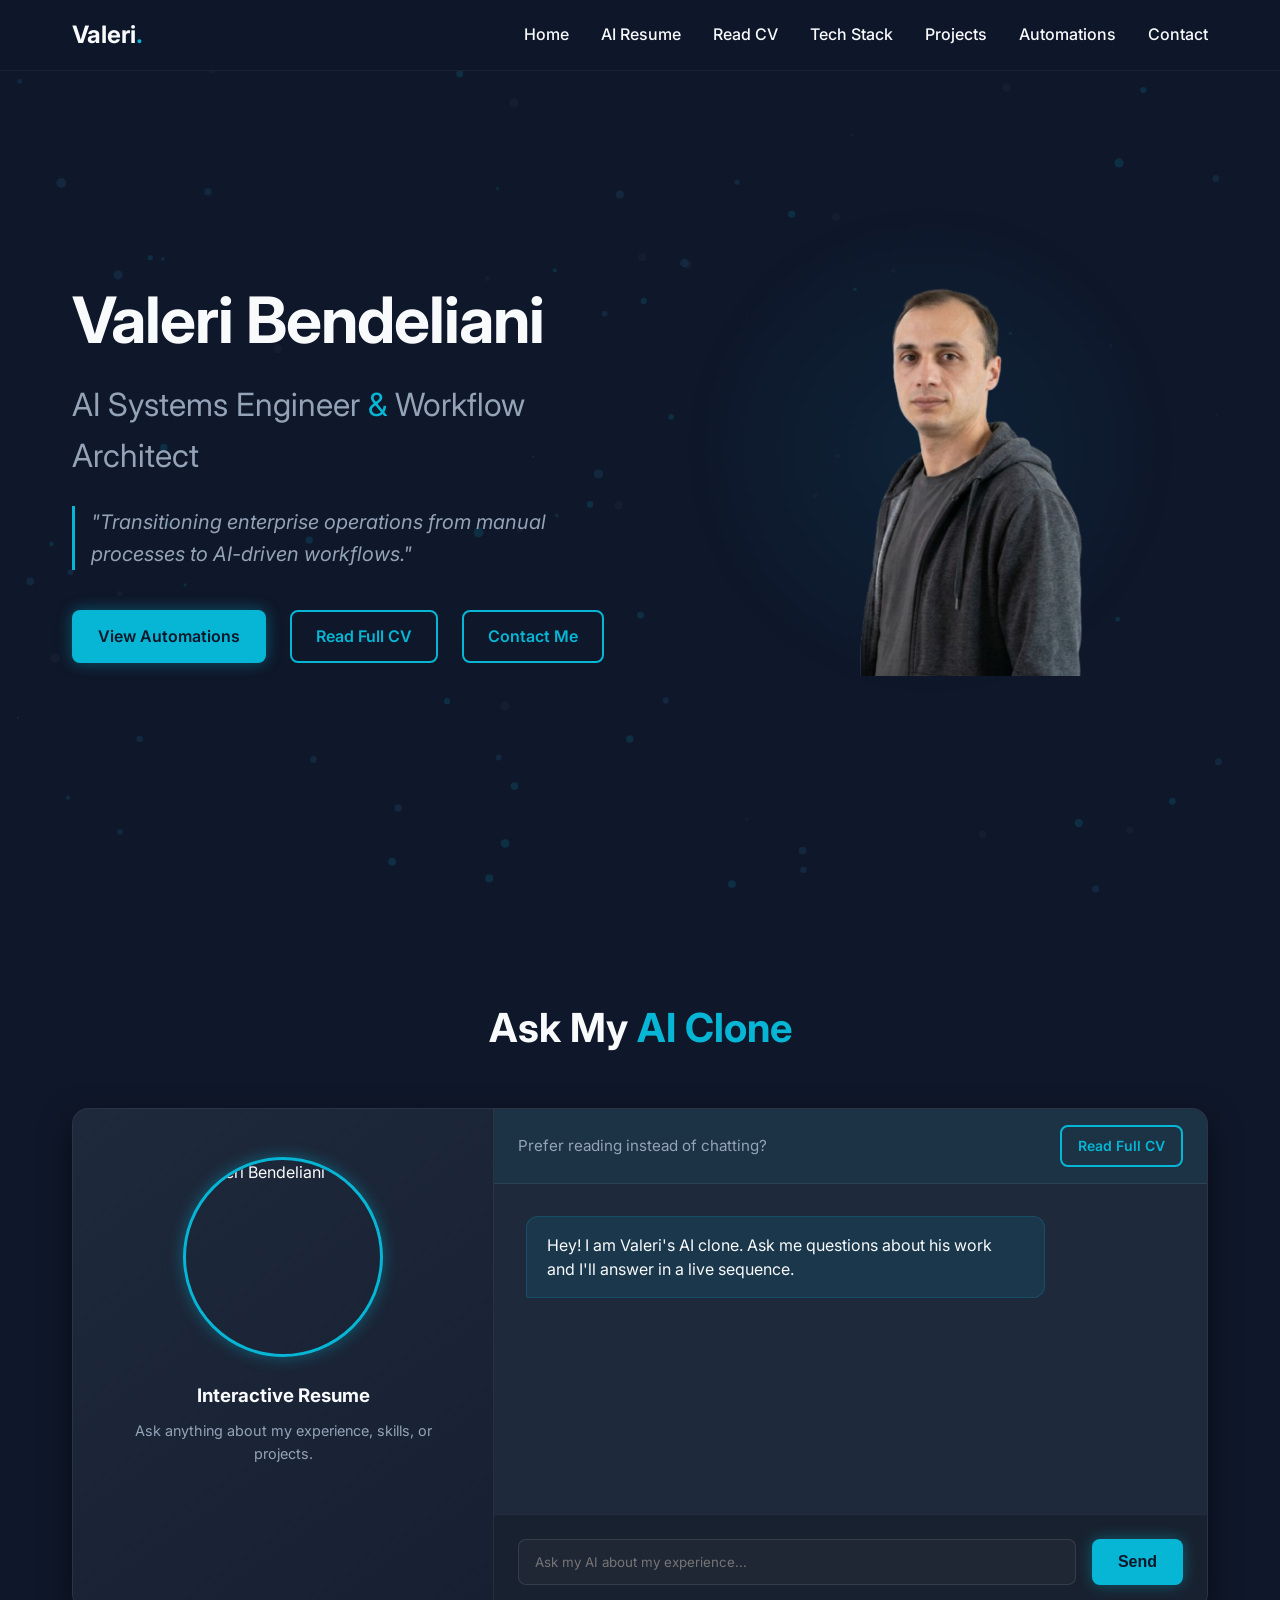
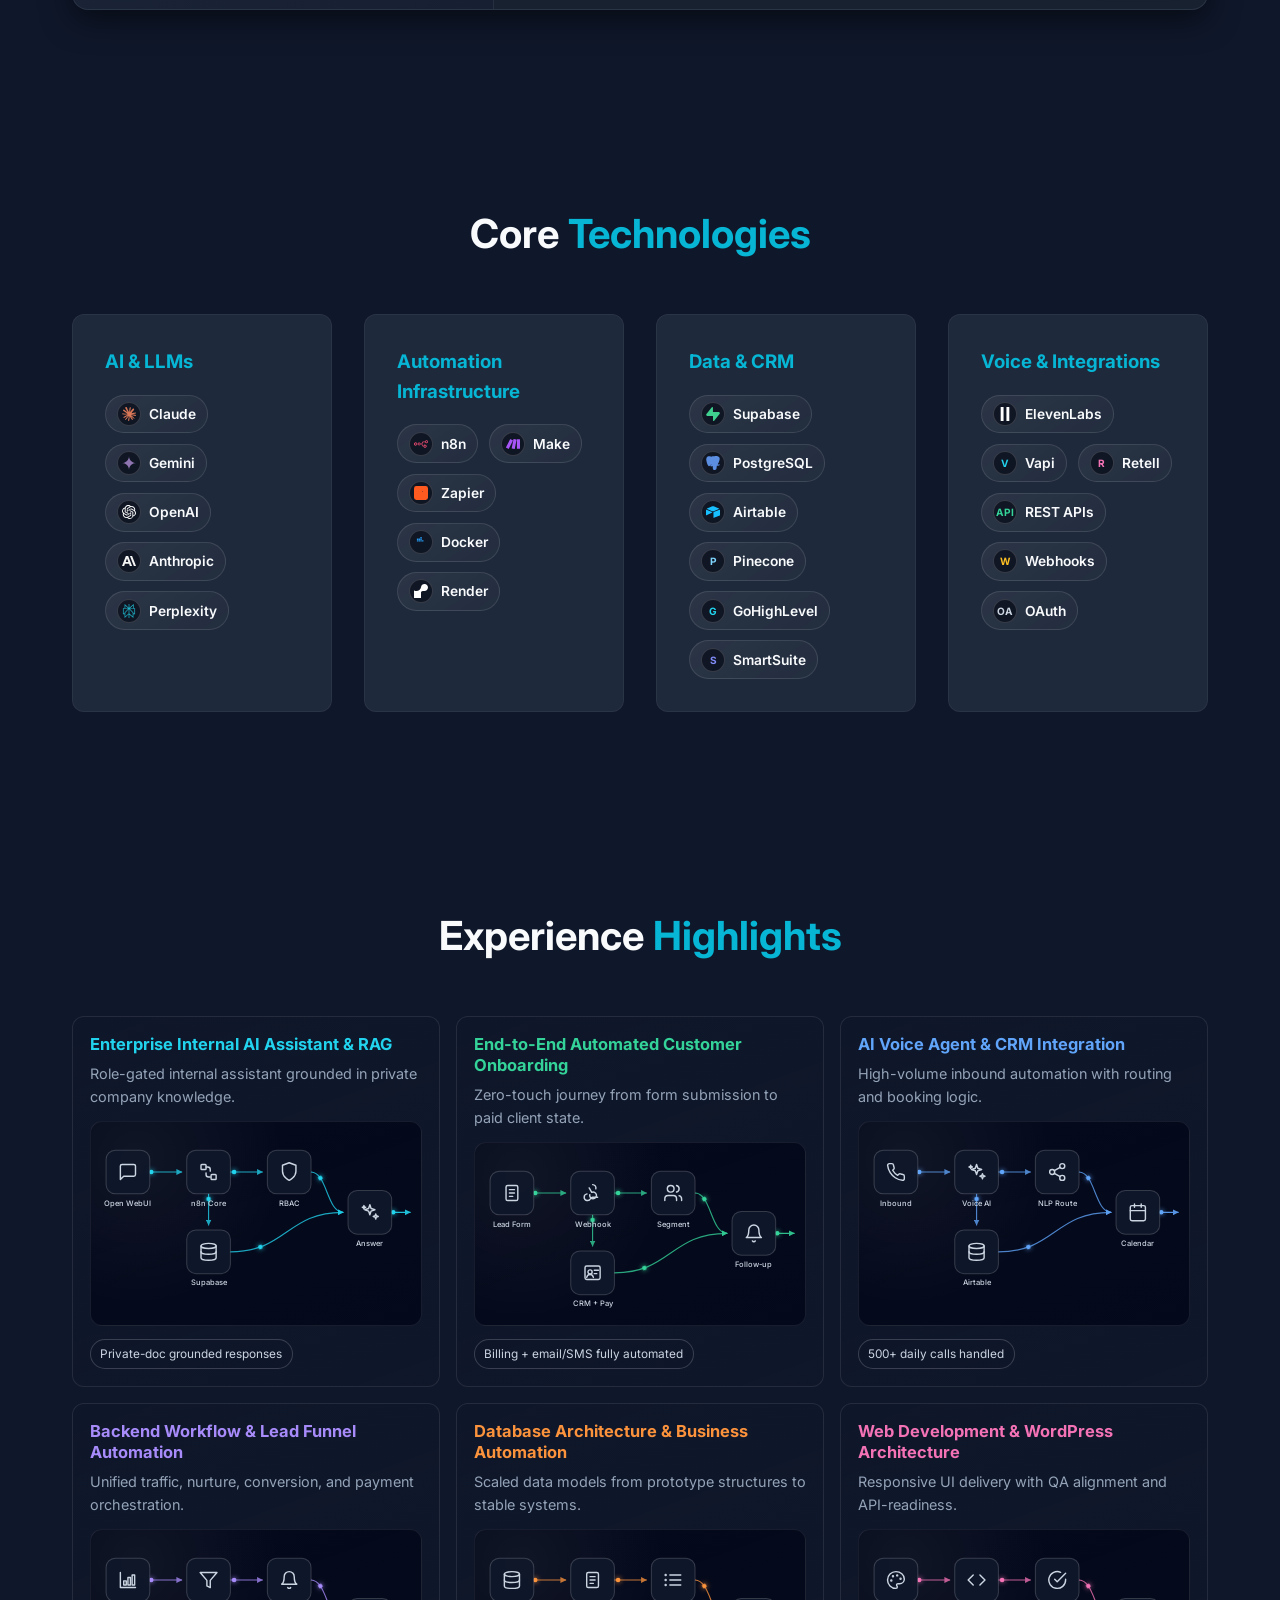
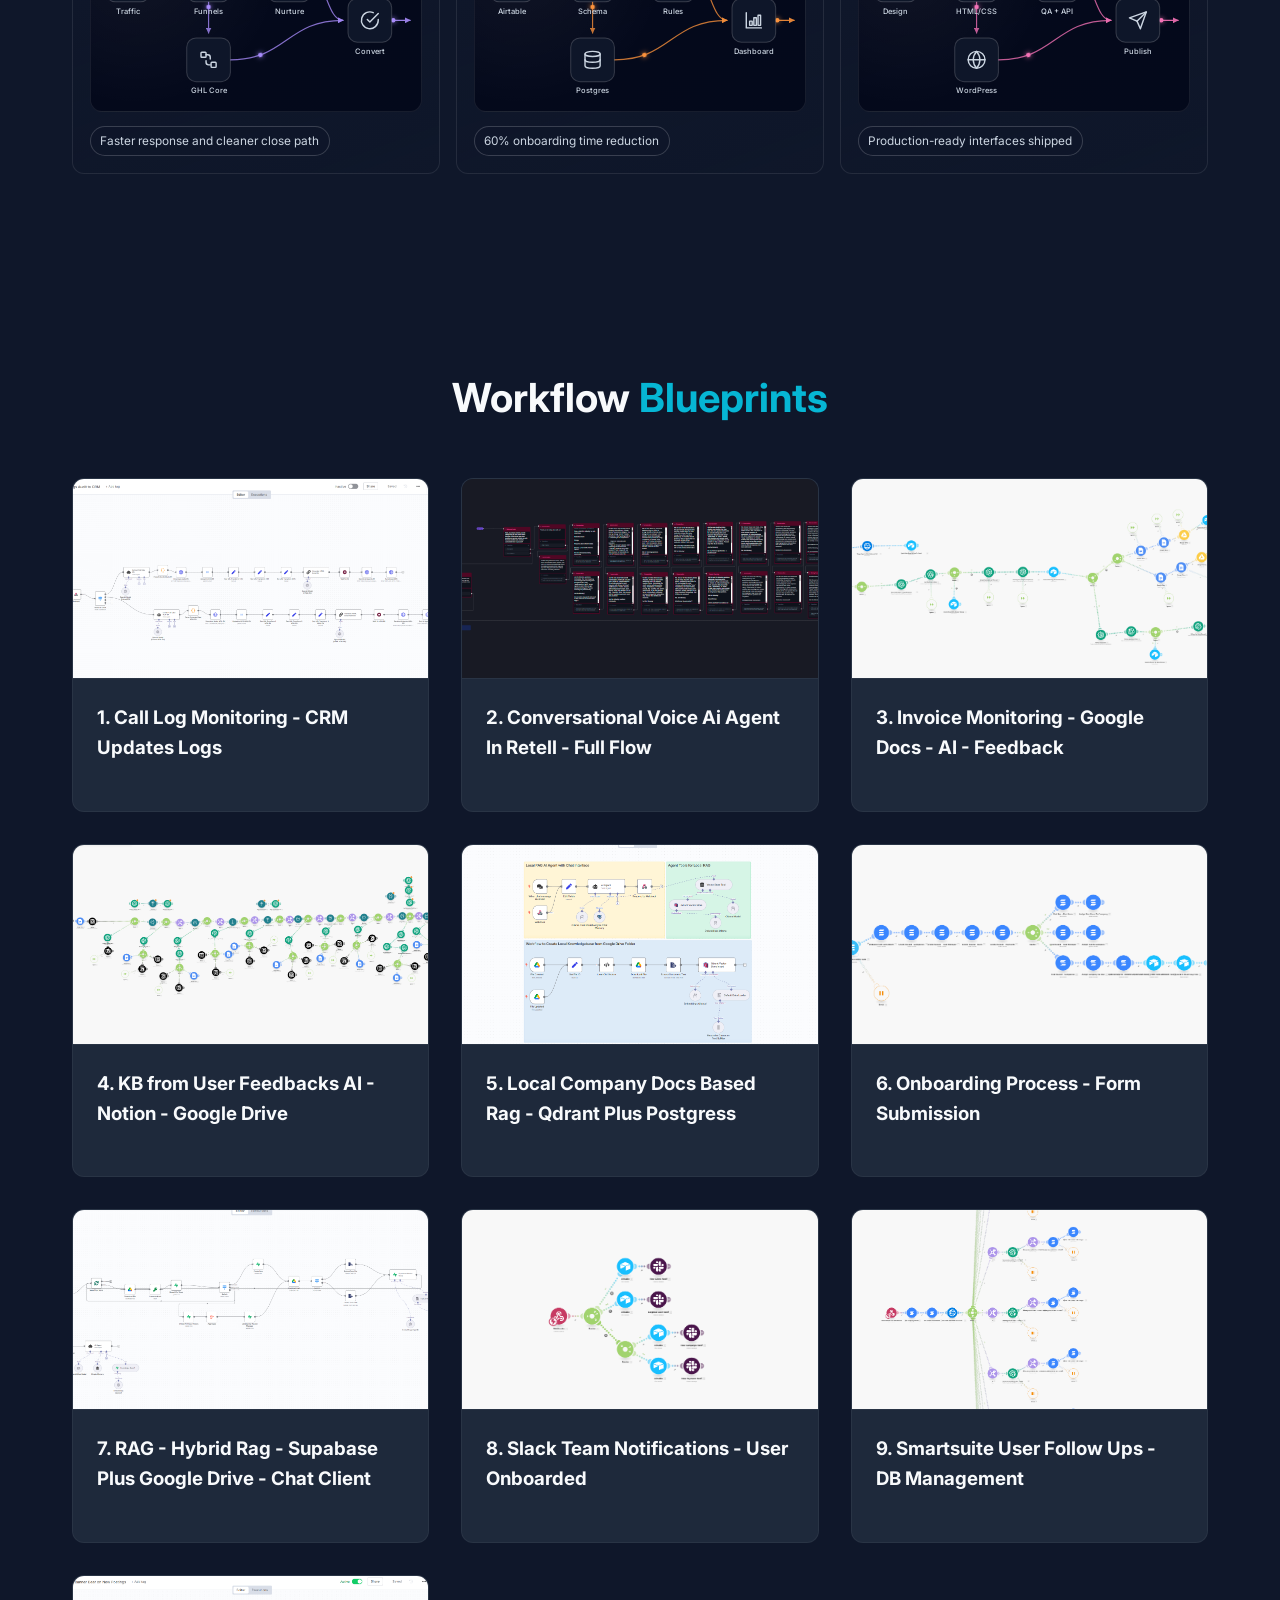
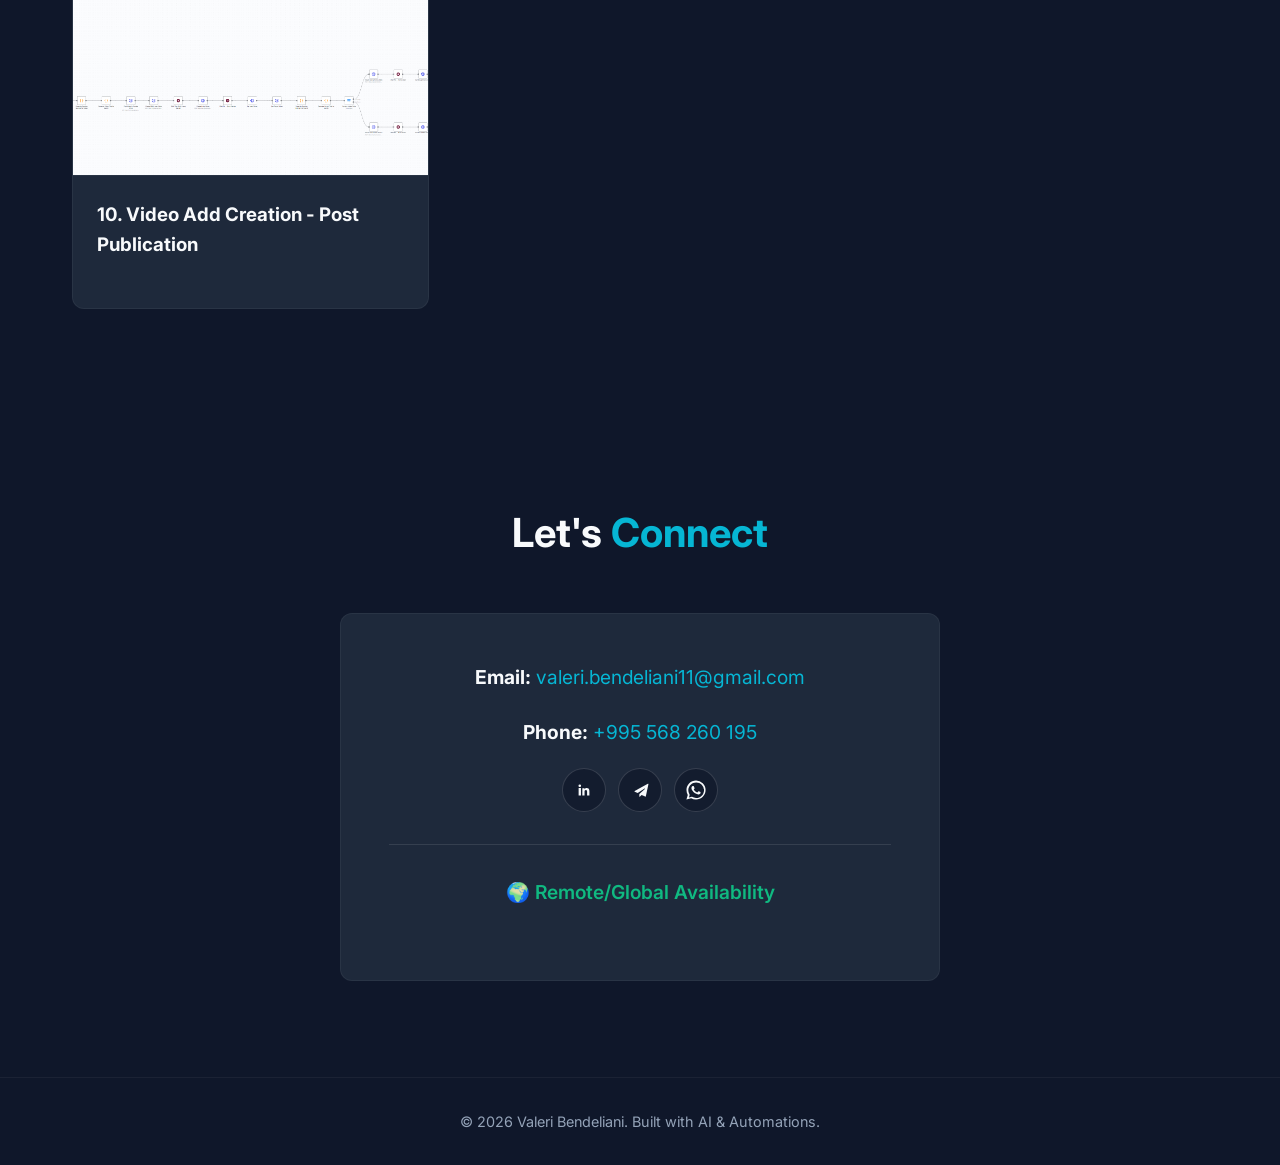
==== commit 755b2875: "refactor(projects): rebuild highlights as data-driven SVG flow diagrams Replace the static CSS-divs-" ====
--- a/index.html
+++ b/index.html
@@ -137,91 +137,7 @@
     <!-- Projects Section -->
     <section id="projects" class="section">
         <h2 class="section-title">Experience <span class="accent">Highlights</span></h2>
-        <div class="grid projects-grid">
-            <article class="card module-card t-cyan">
-                <h3>Enterprise Internal AI Assistant &amp; RAG</h3>
-                <p>Role-gated internal assistant grounded in private company knowledge.</p>
-                <div class="module-diagram" aria-hidden="true">
-                    <span class="module-box pos-a"><span class="micon">UI</span>Open WebUI</span>
-                    <span class="module-box pos-b"><span class="micon">N8</span>n8n Core</span>
-                    <span class="module-box pos-c"><span class="micon">RB</span>RBAC</span>
-                    <span class="module-box pos-d"><span class="micon">DB</span>Supabase</span>
-                    <span class="module-box pos-e"><span class="micon">AI</span>Answer</span>
-                    <span class="link h l1"></span><span class="link h l2"></span><span class="link h l3"></span><span class="link h l4"></span><span class="link v l5"></span>
-                </div>
-                <span class="result-chip">Private-doc grounded responses</span>
-            </article>
-
-            <article class="card module-card t-green">
-                <h3>End-to-End Automated Customer Onboarding</h3>
-                <p>Zero-touch journey from form submission to paid client state.</p>
-                <div class="module-diagram" aria-hidden="true">
-                    <span class="module-box pos-a"><span class="micon">LD</span>Lead Form</span>
-                    <span class="module-box pos-b"><span class="micon">WH</span>Webhook</span>
-                    <span class="module-box pos-c"><span class="micon">SG</span>Segment</span>
-                    <span class="module-box pos-d"><span class="micon">CR</span>CRM + Pay</span>
-                    <span class="module-box pos-e"><span class="micon">FU</span>Follow-up</span>
-                    <span class="link h l1"></span><span class="link h l2"></span><span class="link h l3"></span><span class="link h l4"></span><span class="link v l5"></span>
-                </div>
-                <span class="result-chip">Billing + email/SMS fully automated</span>
-            </article>
-
-            <article class="card module-card t-blue">
-                <h3>AI Voice Agent &amp; CRM Integration</h3>
-                <p>High-volume inbound automation with routing and booking logic.</p>
-                <div class="module-diagram" aria-hidden="true">
-                    <span class="module-box pos-a"><span class="micon">IN</span>Inbound</span>
-                    <span class="module-box pos-b"><span class="micon">VA</span>Voice AI</span>
-                    <span class="module-box pos-c"><span class="micon">NP</span>NLP Route</span>
-                    <span class="module-box pos-d"><span class="micon">AT</span>Airtable</span>
-                    <span class="module-box pos-e"><span class="micon">CL</span>Calendar</span>
-                    <span class="link h l1"></span><span class="link h l2"></span><span class="link h l3"></span><span class="link h l4"></span><span class="link v l5"></span>
-                </div>
-                <span class="result-chip">500+ daily calls handled</span>
-            </article>
-
-            <article class="card module-card t-purple">
-                <h3>Backend Workflow &amp; Lead Funnel Automation</h3>
-                <p>Unified traffic, nurture, conversion, and payment orchestration.</p>
-                <div class="module-diagram" aria-hidden="true">
-                    <span class="module-box pos-a"><span class="micon">TR</span>Traffic</span>
-                    <span class="module-box pos-b"><span class="micon">FN</span>Funnels</span>
-                    <span class="module-box pos-c"><span class="micon">NT</span>Nurture</span>
-                    <span class="module-box pos-d"><span class="micon">GH</span>GHL Core</span>
-                    <span class="module-box pos-e"><span class="micon">CV</span>Convert</span>
-                    <span class="link h l1"></span><span class="link h l2"></span><span class="link h l3"></span><span class="link h l4"></span><span class="link v l5"></span>
-                </div>
-                <span class="result-chip">Faster response and cleaner close path</span>
-            </article>
-
-            <article class="card module-card t-orange">
-                <h3>Database Architecture &amp; Business Automation</h3>
-                <p>Scaled data models from prototype structures to stable systems.</p>
-                <div class="module-diagram" aria-hidden="true">
-                    <span class="module-box pos-a"><span class="micon">AP</span>Airtable</span>
-                    <span class="module-box pos-b"><span class="micon">SC</span>Schema</span>
-                    <span class="module-box pos-c"><span class="micon">RU</span>Rules</span>
-                    <span class="module-box pos-d"><span class="micon">PG</span>Postgres</span>
-                    <span class="module-box pos-e"><span class="micon">BI</span>Dashboard</span>
-                    <span class="link h l1"></span><span class="link h l2"></span><span class="link h l3"></span><span class="link h l4"></span><span class="link v l5"></span>
-                </div>
-                <span class="result-chip">60% onboarding time reduction</span>
-            </article>
-
-            <article class="card module-card t-pink">
-                <h3>Web Development &amp; WordPress Architecture</h3>
-                <p>Responsive UI delivery with QA alignment and API-readiness.</p>
-                <div class="module-diagram" aria-hidden="true">
-                    <span class="module-box pos-a"><span class="micon">DS</span>Design</span>
-                    <span class="module-box pos-b"><span class="micon">FE</span>HTML/CSS</span>
-                    <span class="module-box pos-c"><span class="micon">QA</span>QA + API</span>
-                    <span class="module-box pos-d"><span class="micon">WP</span>WordPress</span>
-                    <span class="module-box pos-e"><span class="micon">GO</span>Publish</span>
-                    <span class="link h l1"></span><span class="link h l2"></span><span class="link h l3"></span><span class="link h l4"></span><span class="link v l5"></span>
-                </div>
-                <span class="result-chip">Production-ready interfaces shipped</span>
-            </article>
-        </div>
+        <div class="grid projects-grid" id="projects-grid"></div>
     </section>
 
     <!-- Automations Section -->
--- a/style.css
+++ b/style.css
@@ -506,10 +506,11 @@
 }
 
 .module-card {
-    min-height: 305px;
     padding: 1.05rem;
     border: 1px solid rgba(255, 255, 255, 0.09);
     background: linear-gradient(160deg, rgba(15, 23, 42, 0.95), rgba(15, 23, 42, 0.72));
+    display: flex;
+    flex-direction: column;
 }
 
 .module-card h3 {
@@ -521,121 +522,83 @@
 .module-card p {
     color: var(--text-muted);
     font-size: 0.9rem;
-    margin-bottom: 0.72rem;
+    margin-bottom: 0.8rem;
 }
 
 .module-diagram {
-    position: relative;
-    height: 165px;
-    margin-bottom: 0.82rem;
+    margin-bottom: 0.85rem;
     border-radius: 12px;
     border: 1px solid rgba(255, 255, 255, 0.08);
-    background: radial-gradient(circle at 12% 12%, rgba(255, 255, 255, 0.05), transparent 45%), rgba(2, 6, 23, 0.74);
+    background:
+        radial-gradient(circle at 14% 18%, rgba(255, 255, 255, 0.05), transparent 45%),
+        rgba(2, 6, 23, 0.74);
+    padding: 0.5rem 0.35rem 0.35rem;
     overflow: hidden;
-}
-
-.module-box {
-    position: absolute;
-    display: inline-flex;
-    align-items: center;
-    gap: 0.32rem;
-    padding: 0.24rem 0.42rem;
-    border-radius: 8px;
-    font-size: 0.66rem;
-    font-weight: 600;
-    border: 1px solid rgba(255, 255, 255, 0.16);
-    background: rgba(15, 23, 42, 0.94);
-    color: #dbeafe;
-    z-index: 2;
-}
-
-.micon {
-    width: 18px;
-    height: 18px;
-    border-radius: 50%;
-    display: inline-flex;
-    align-items: center;
-    justify-content: center;
-    border: 1px solid currentColor;
-    font-size: 0.52rem;
-    line-height: 1;
-}
-
-.pos-a { left: 4%; top: 13%; }
-.pos-b { left: 34%; top: 13%; }
-.pos-c { left: 34%; top: 65%; }
-.pos-d { left: 67%; top: 39%; }
-.pos-e { left: 4%; top: 65%; }
-
-.link {
-    position: absolute;
-    z-index: 1;
-    background: linear-gradient(90deg, rgba(148, 163, 184, 0.12), currentColor);
-}
-
-.link::after {
-    content: "";
-    position: absolute;
-    width: 7px;
-    height: 7px;
-    border-radius: 50%;
-    background: currentColor;
-    box-shadow: 0 0 10px currentColor;
-}
-
-.link.h {
-    height: 2px;
-}
-
-.link.h::before {
-    content: "";
-    position: absolute;
-    right: -1px;
-    top: 50%;
-    transform: translateY(-50%);
-    border-left: 5px solid currentColor;
-    border-top: 4px solid transparent;
-    border-bottom: 4px solid transparent;
-}
-
-.link.h::after {
-    top: 50%;
-    left: 0;
-    transform: translate(-50%, -50%);
-    animation: moveX 2.6s linear infinite;
-}
-
-.link.v {
-    width: 2px;
-    background: linear-gradient(180deg, rgba(148, 163, 184, 0.12), currentColor);
-}
-
-.link.v::before {
-    content: "";
-    position: absolute;
-    left: 50%;
-    bottom: -1px;
-    transform: translateX(-50%);
-    border-top: 5px solid currentColor;
-    border-left: 4px solid transparent;
-    border-right: 4px solid transparent;
-}
-
-.link.v::after {
-    left: 50%;
-    top: 0;
-    transform: translate(-50%, -50%);
-    animation: moveY 2.6s linear infinite 0.4s;
-}
-
-.l1 { left: 20%; top: 24%; width: 18%; }
-.l2 { left: 53%; top: 24%; width: 17%; }
-.l3 { left: 53%; top: 76%; width: 17%; }
-.l4 { left: 20%; top: 76%; width: 18%; }
-.l5 { left: 46%; top: 30%; height: 42%; }
+    flex: 1 1 auto;
+}
+
+.flow-diagram {
+    display: block;
+    width: 100%;
+    height: auto;
+    overflow: visible;
+}
+
+.flow-edge {
+    fill: none;
+    stroke: var(--accent, #22d3ee);
+    stroke-width: 1.4;
+    stroke-linecap: round;
+    opacity: 0.78;
+}
+
+.flow-edge-out {
+    opacity: 0.9;
+}
+
+.flow-dot {
+    fill: var(--accent, #22d3ee);
+    filter: drop-shadow(0 0 3px var(--accent, #22d3ee));
+}
+
+.flow-node {
+    color: #e2e8f0;
+}
+
+.flow-node .node-bg {
+    fill: rgba(15, 23, 42, 0.97);
+    stroke: rgba(255, 255, 255, 0.18);
+    stroke-width: 1.2;
+    transition: stroke 0.18s ease, filter 0.18s ease;
+}
+
+.flow-node:hover .node-bg,
+.flow-node:focus-visible .node-bg {
+    stroke: var(--accent, #ffffff);
+    filter: drop-shadow(0 0 5px var(--accent, #ffffff));
+}
+
+.flow-node .node-icon {
+    color: #cbd5e1;
+    transition: color 0.18s ease;
+}
+
+.flow-node:hover .node-icon,
+.flow-node:focus-visible .node-icon {
+    color: var(--accent, #ffffff);
+}
+
+.flow-node .node-label {
+    font-family: Inter, system-ui, sans-serif;
+    font-size: 9px;
+    font-weight: 500;
+    fill: #cbd5e1;
+    pointer-events: none;
+}
 
 .result-chip {
     display: inline-block;
+    align-self: flex-start;
     padding: 0.28rem 0.6rem;
     border-radius: 999px;
     border: 1px solid rgba(255, 255, 255, 0.18);
@@ -644,28 +607,12 @@
     color: #cbd5e1;
 }
 
-.module-card.t-cyan { color: #22d3ee; }
-.module-card.t-green { color: #34d399; }
-.module-card.t-blue { color: #60a5fa; }
-.module-card.t-purple { color: #a78bfa; }
-.module-card.t-orange { color: #fb923c; }
-.module-card.t-pink { color: #f472b6; }
-
-@keyframes moveX {
-    from { left: 0; }
-    to { left: 100%; }
-}
-
-@keyframes moveY {
-    from { top: 0; }
-    to { top: 100%; }
-}
-
-@media (prefers-reduced-motion: reduce) {
-    .link::after {
-        animation: none;
-    }
-}
+.module-card.t-cyan   { color: #22d3ee; --accent: #22d3ee; }
+.module-card.t-green  { color: #34d399; --accent: #34d399; }
+.module-card.t-blue   { color: #60a5fa; --accent: #60a5fa; }
+.module-card.t-purple { color: #a78bfa; --accent: #a78bfa; }
+.module-card.t-orange { color: #fb923c; --accent: #fb923c; }
+.module-card.t-pink   { color: #f472b6; --accent: #f472b6; }
 
 /* Automations */
 .automations-grid {
@@ -819,10 +766,6 @@
         grid-template-columns: 1fr;
     }
 
-    .module-diagram {
-        height: 176px;
-    }
-    
     .chat-profile {
         border-right: none;
         border-bottom: 1px solid rgba(255, 255, 255, 0.05);
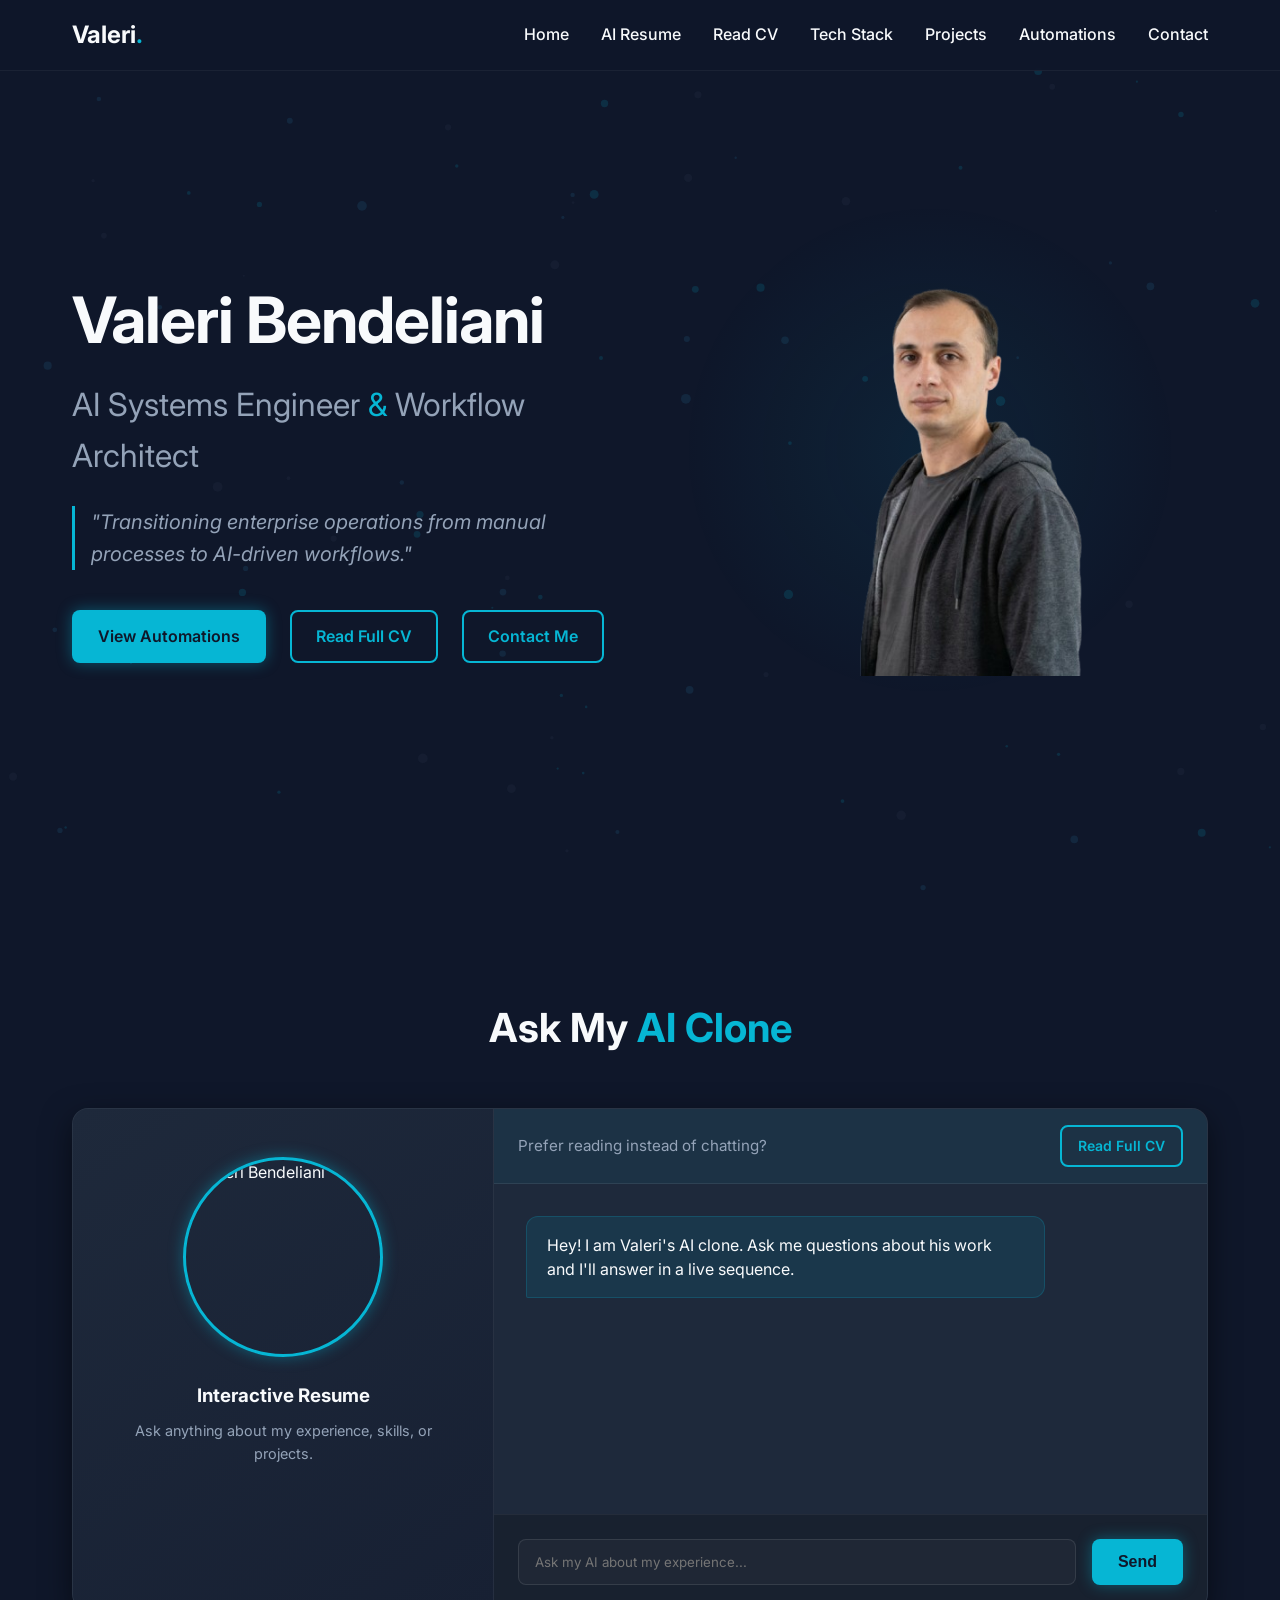
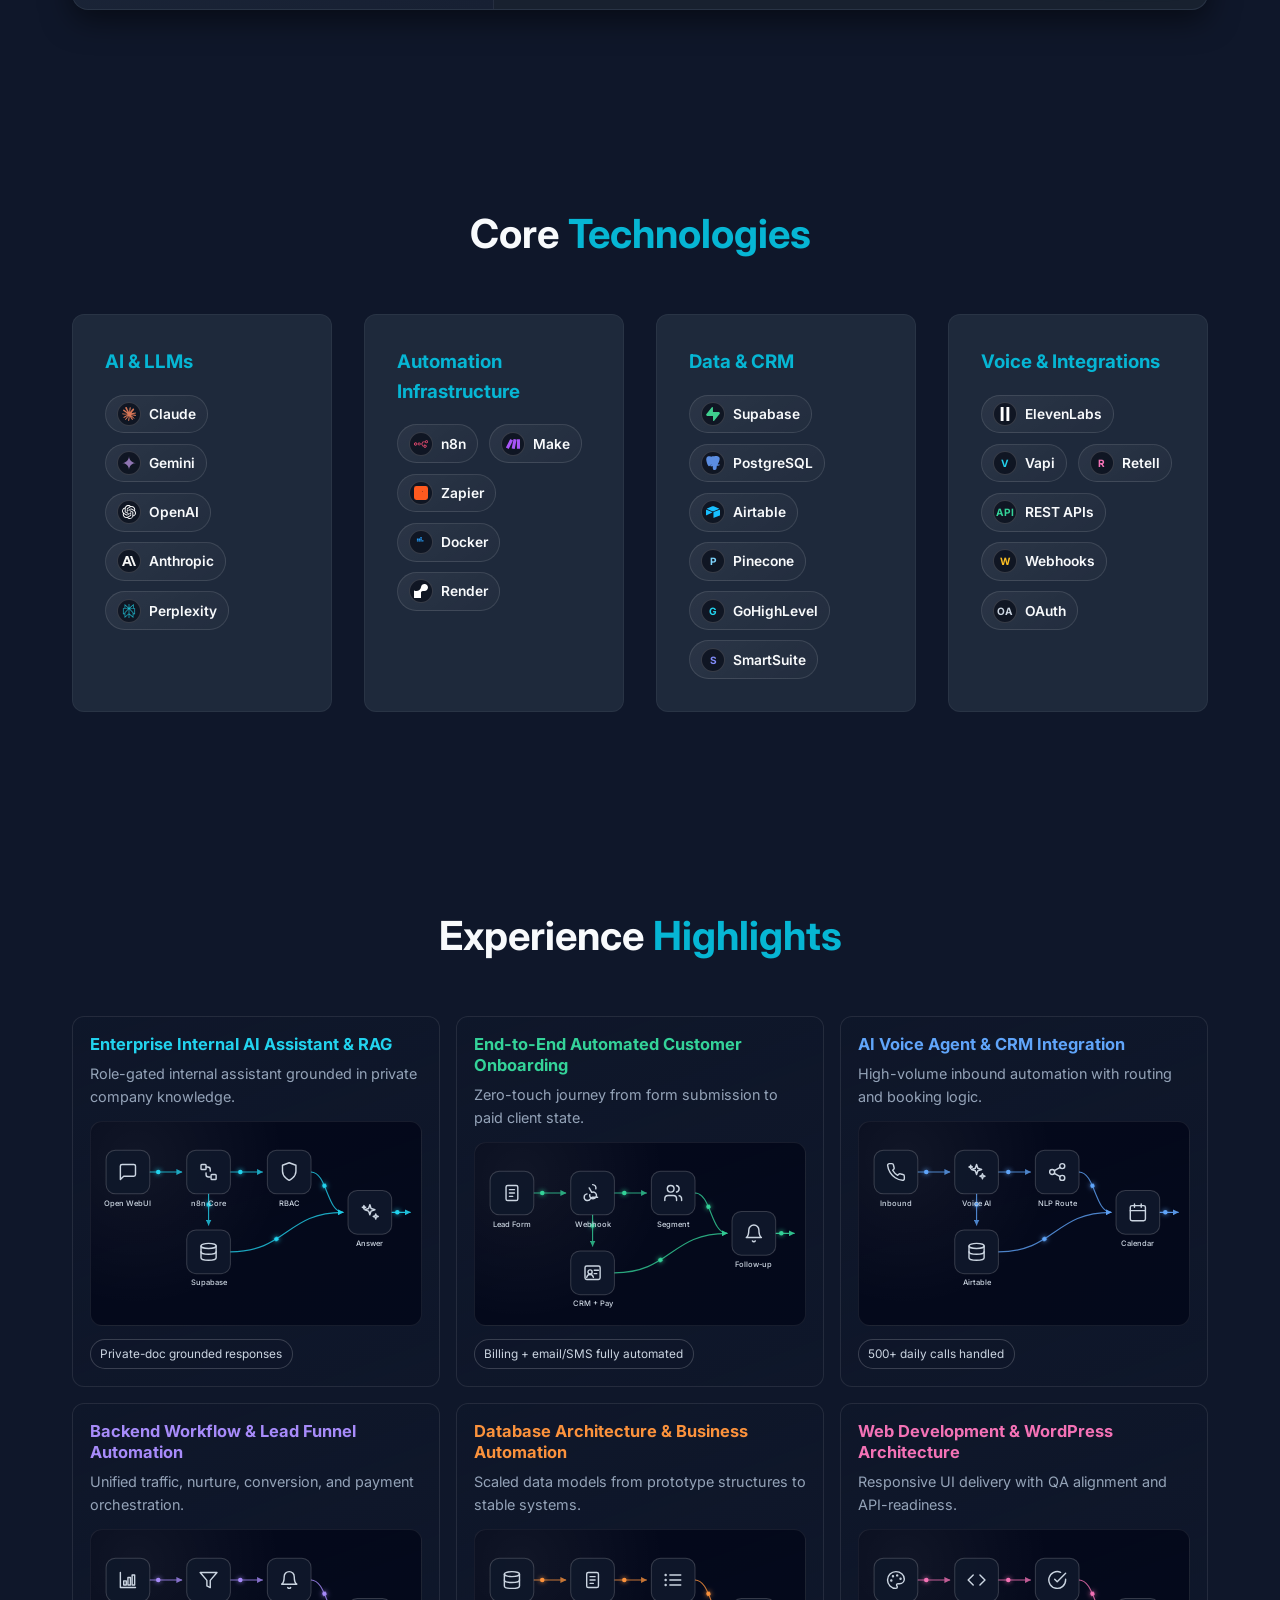
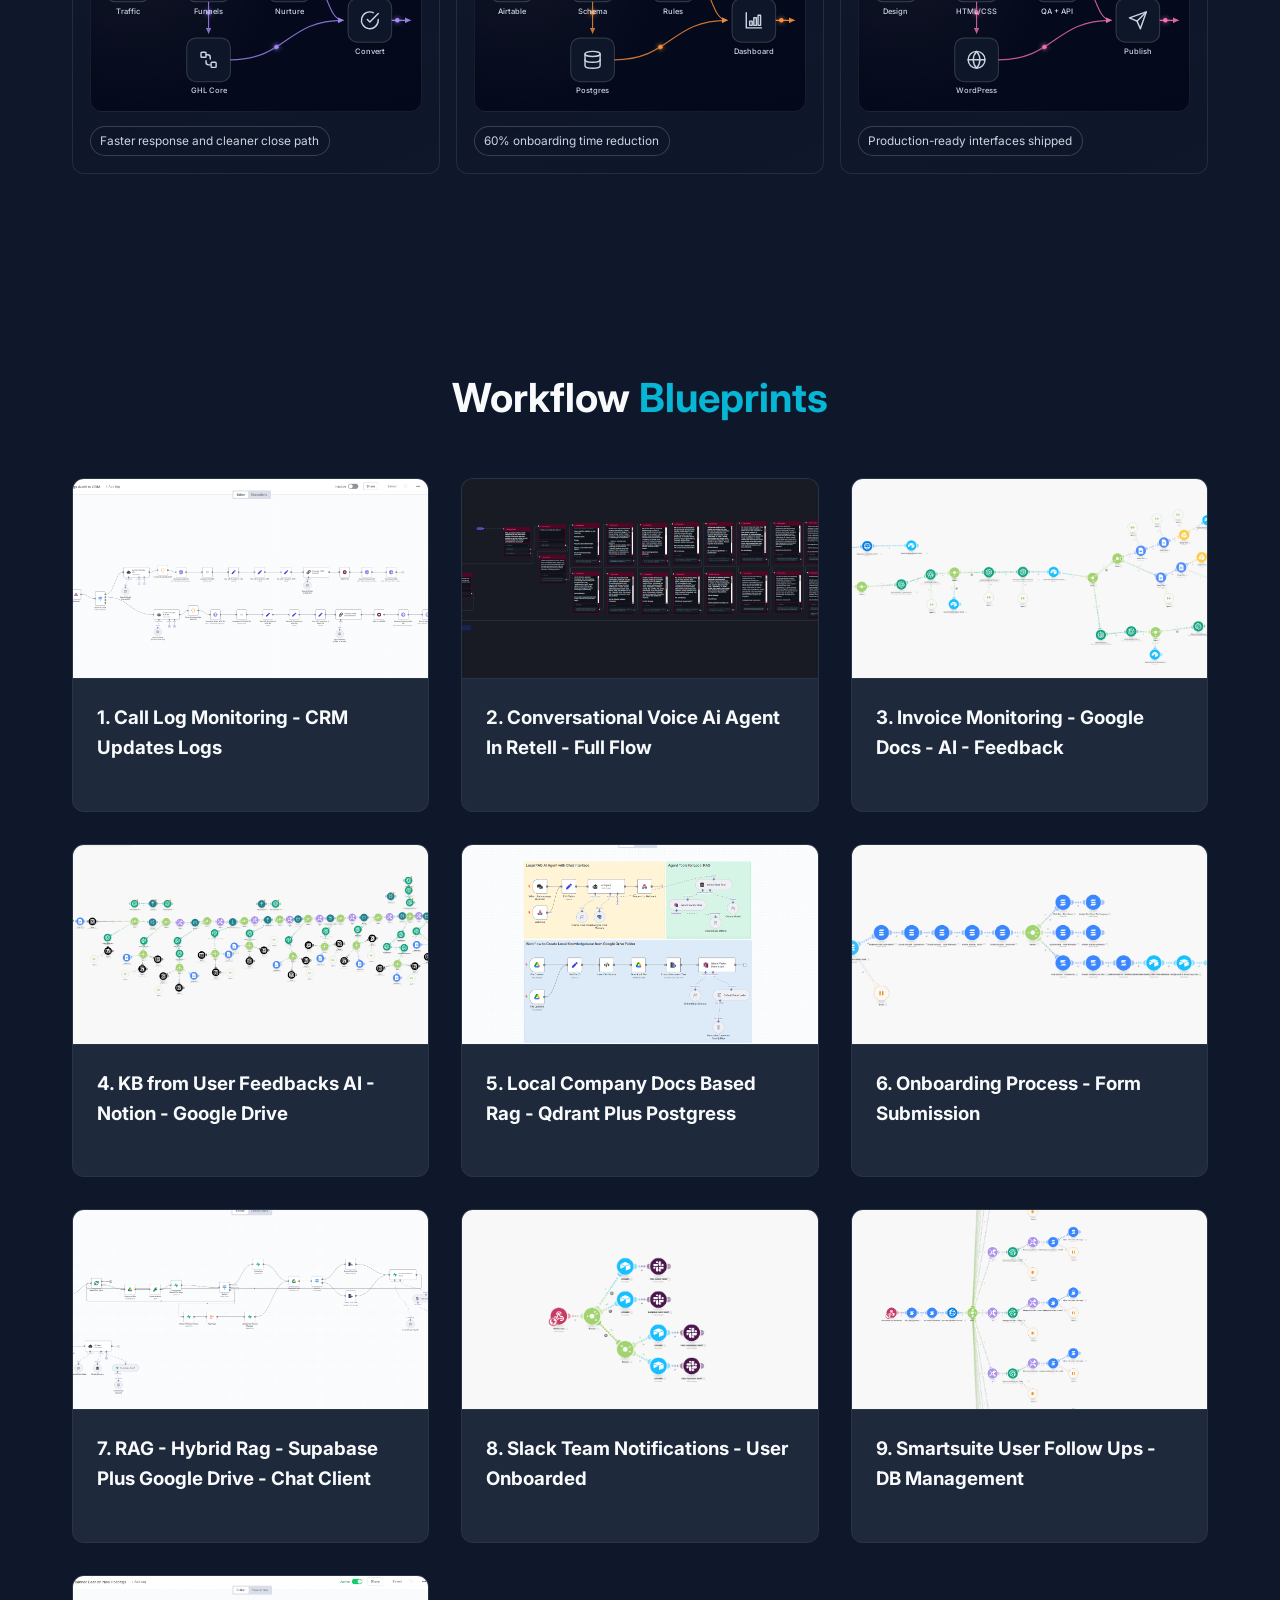
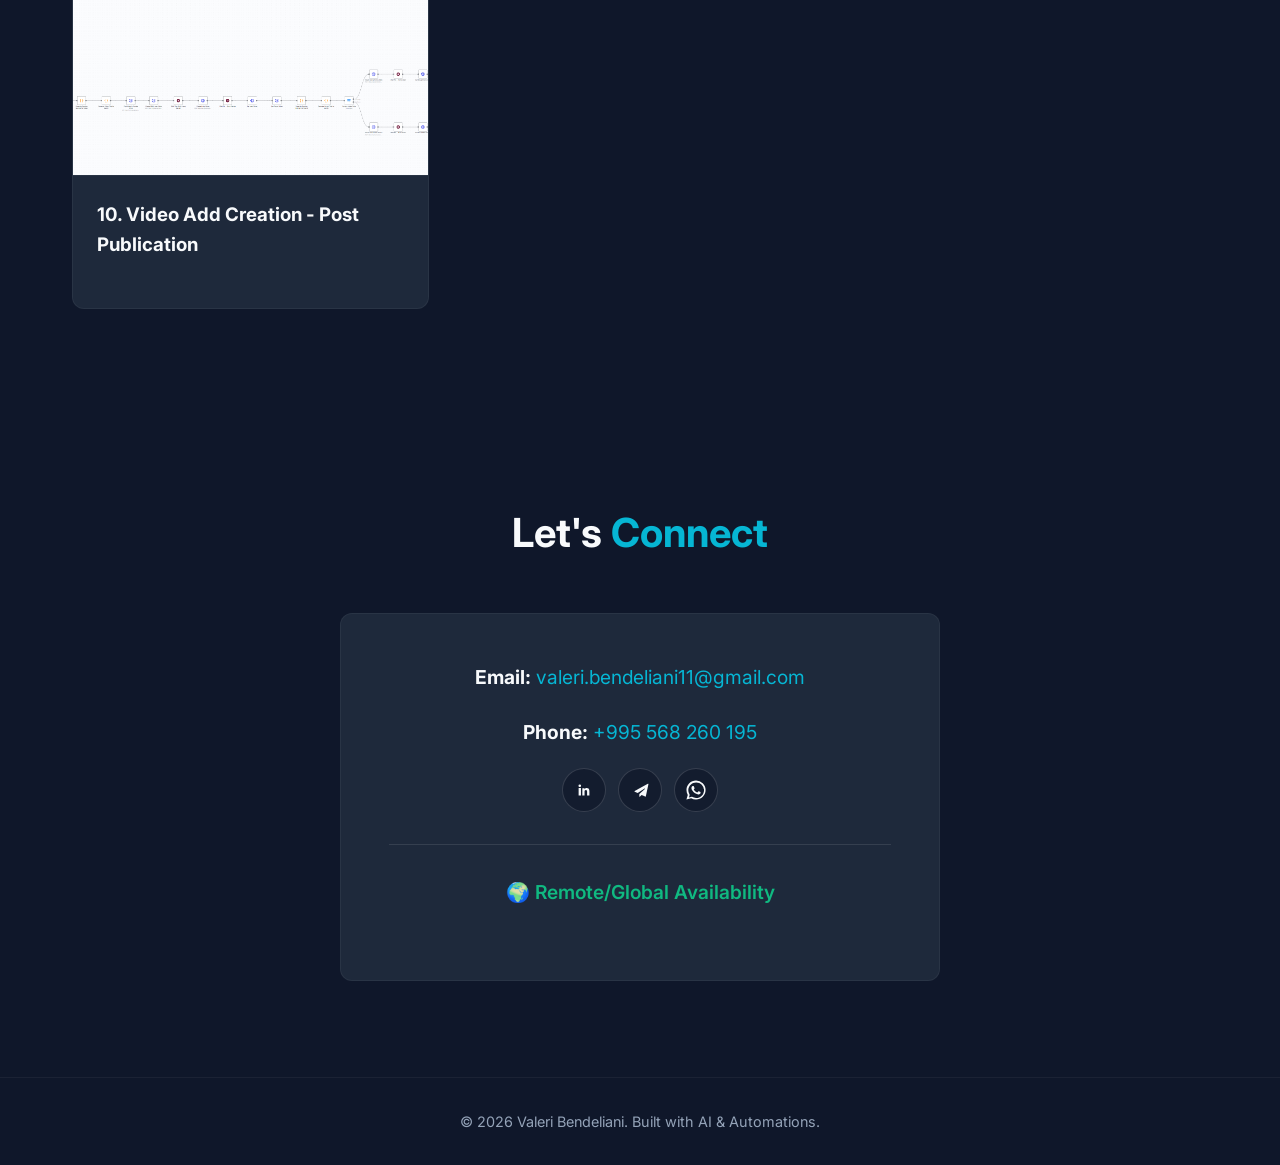
==== commit 99589510: "chore(projects): cache-bust style.css and script.js Append ?v=2 to the CSS and JS references in inde" ====
--- a/index.html
+++ b/index.html
@@ -10,7 +10,7 @@
     <link rel="preconnect" href="https://fonts.googleapis.com">
     <link rel="preconnect" href="https://fonts.gstatic.com" crossorigin>
     <link href="https://fonts.googleapis.com/css2?family=Inter:wght@300;400;600;700&display=swap" rel="stylesheet">
-    <link rel="stylesheet" href="style.css">
+    <link rel="stylesheet" href="style.css?v=2">
 </head>
 
 <body>
@@ -296,7 +296,7 @@
         <p>&copy; 2026 Valeri Bendeliani. Built with AI & Automations.</p>
     </footer>
 
-    <script src="script.js"></script>
+    <script src="script.js?v=2"></script>
 </body>
 
 </html>
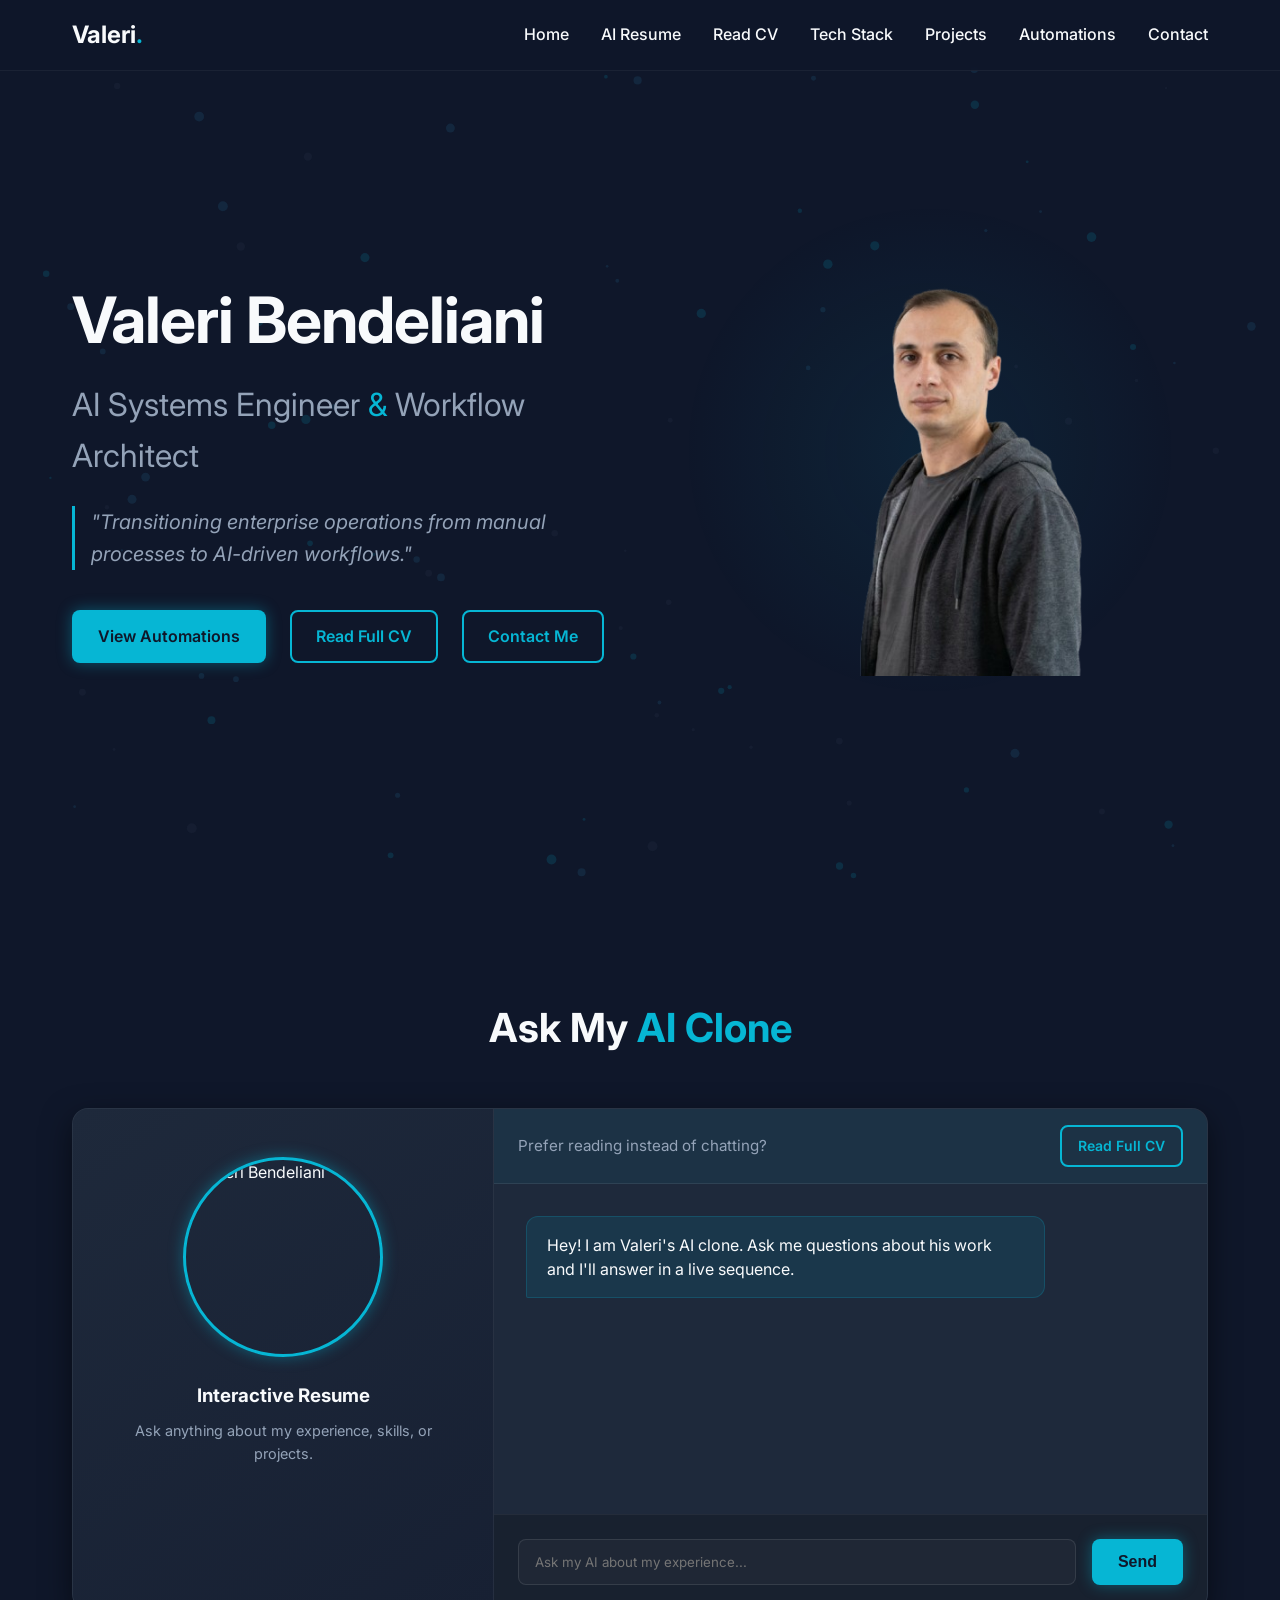
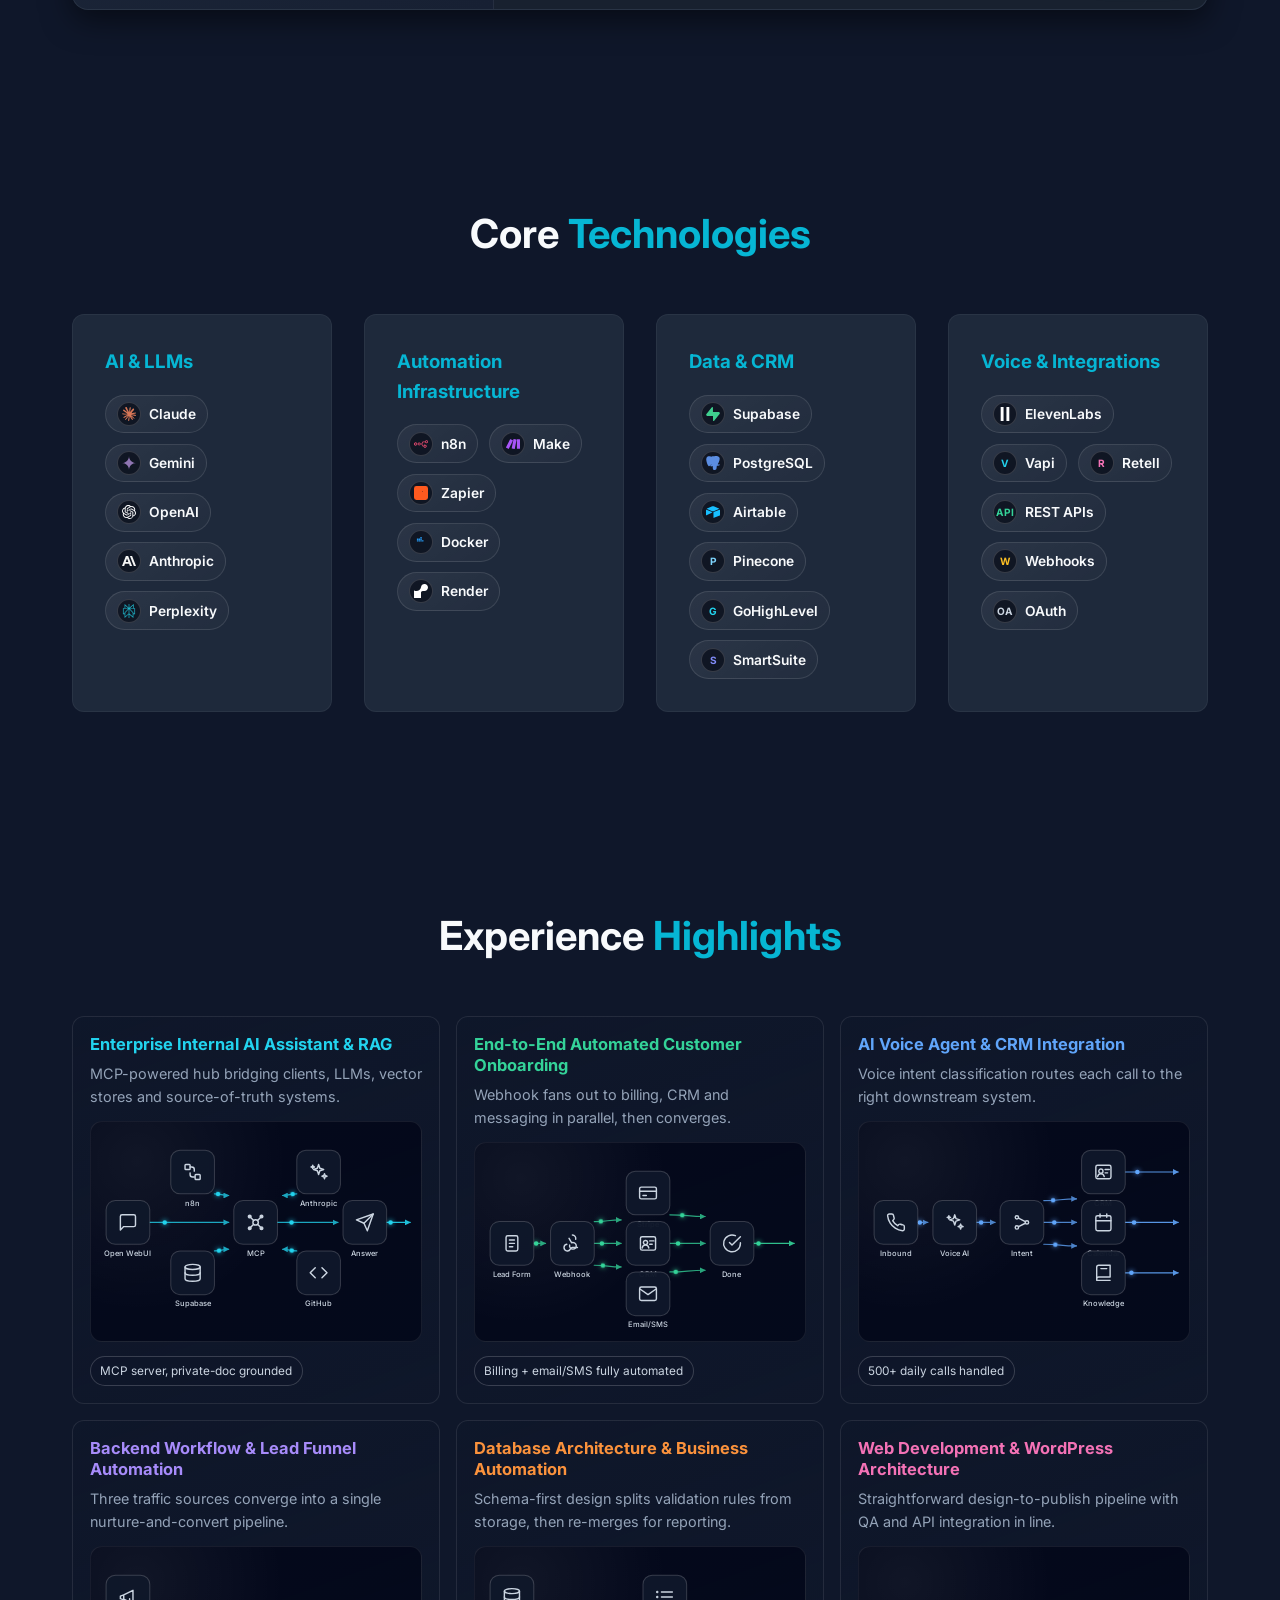
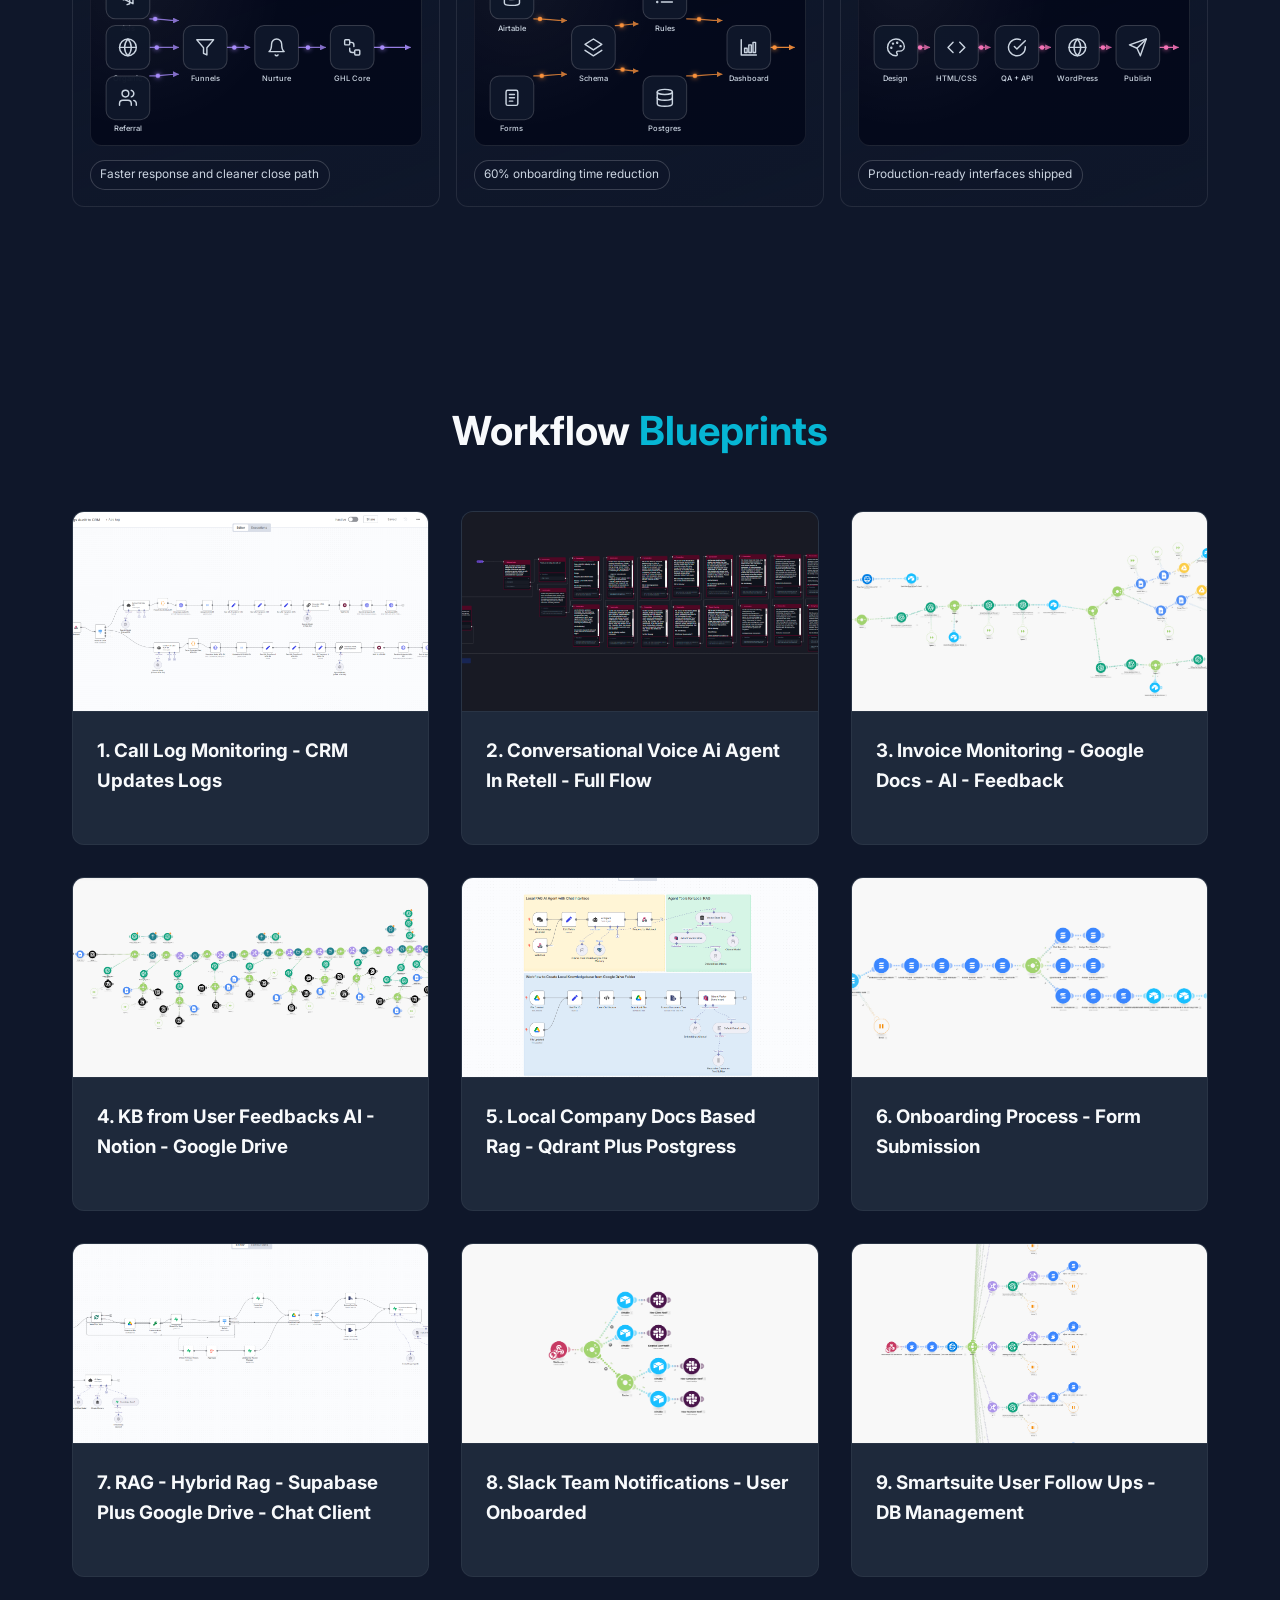
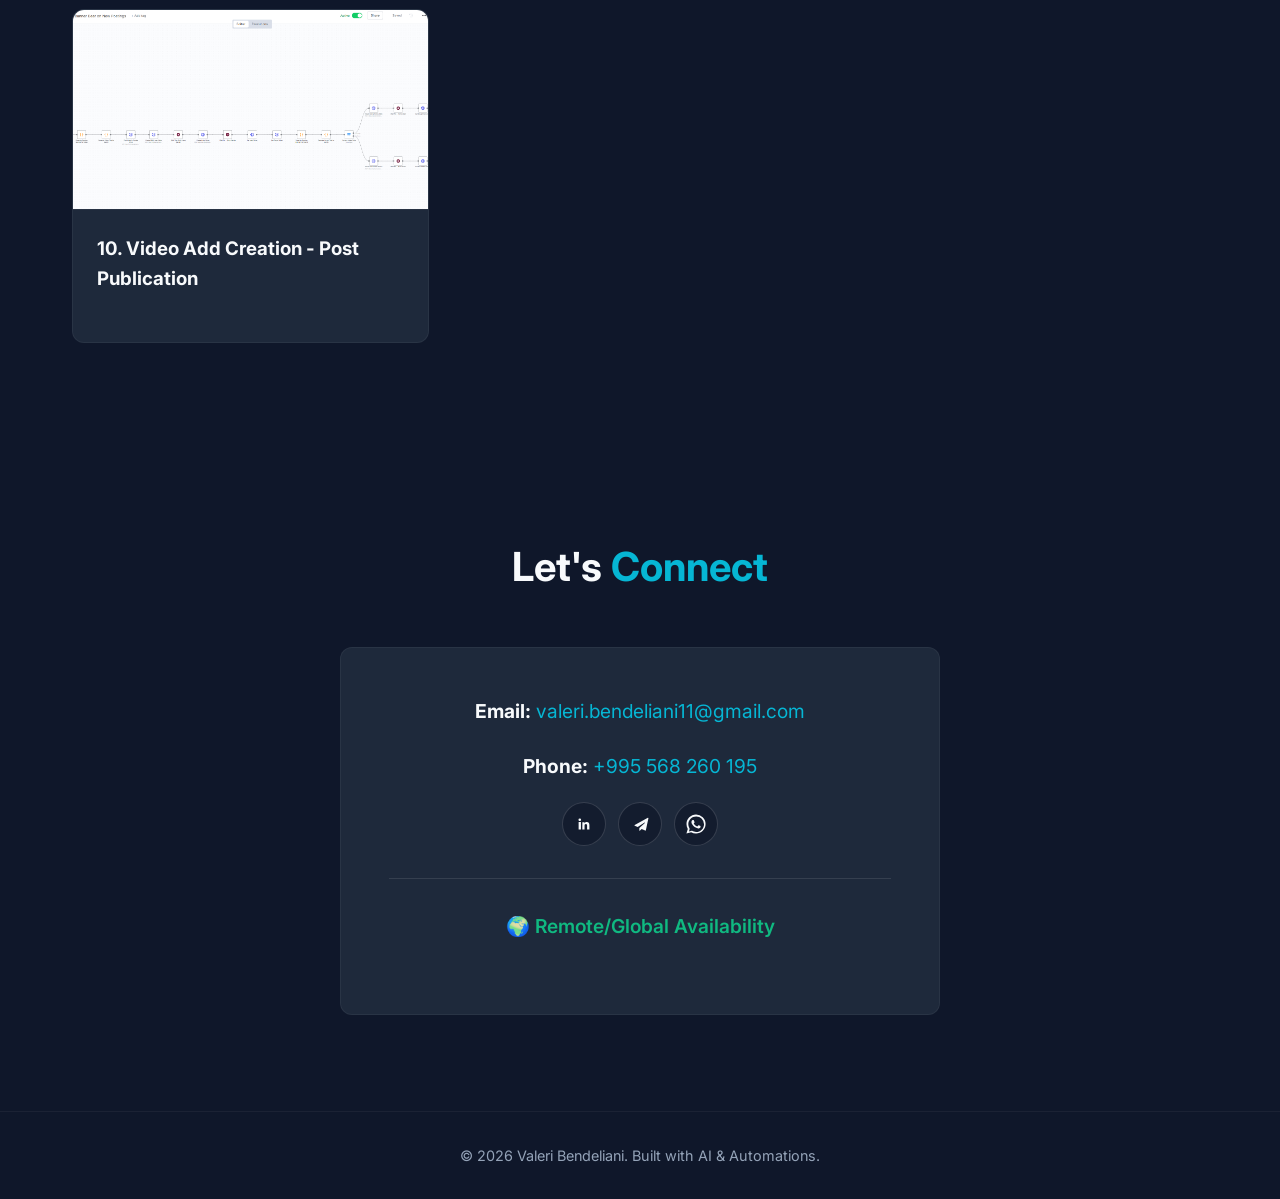
==== commit afe1020c: "feat(projects): give each card its own scenario topology Replace the previously-identical 5-node lay" ====
--- a/index.html
+++ b/index.html
@@ -10,7 +10,7 @@
     <link rel="preconnect" href="https://fonts.googleapis.com">
     <link rel="preconnect" href="https://fonts.gstatic.com" crossorigin>
     <link href="https://fonts.googleapis.com/css2?family=Inter:wght@300;400;600;700&display=swap" rel="stylesheet">
-    <link rel="stylesheet" href="style.css?v=2">
+    <link rel="stylesheet" href="style.css?v=3">
 </head>
 
 <body>
@@ -296,7 +296,7 @@
         <p>&copy; 2026 Valeri Bendeliani. Built with AI & Automations.</p>
     </footer>
 
-    <script src="script.js?v=2"></script>
+    <script src="script.js?v=3"></script>
 </body>
 
 </html>
